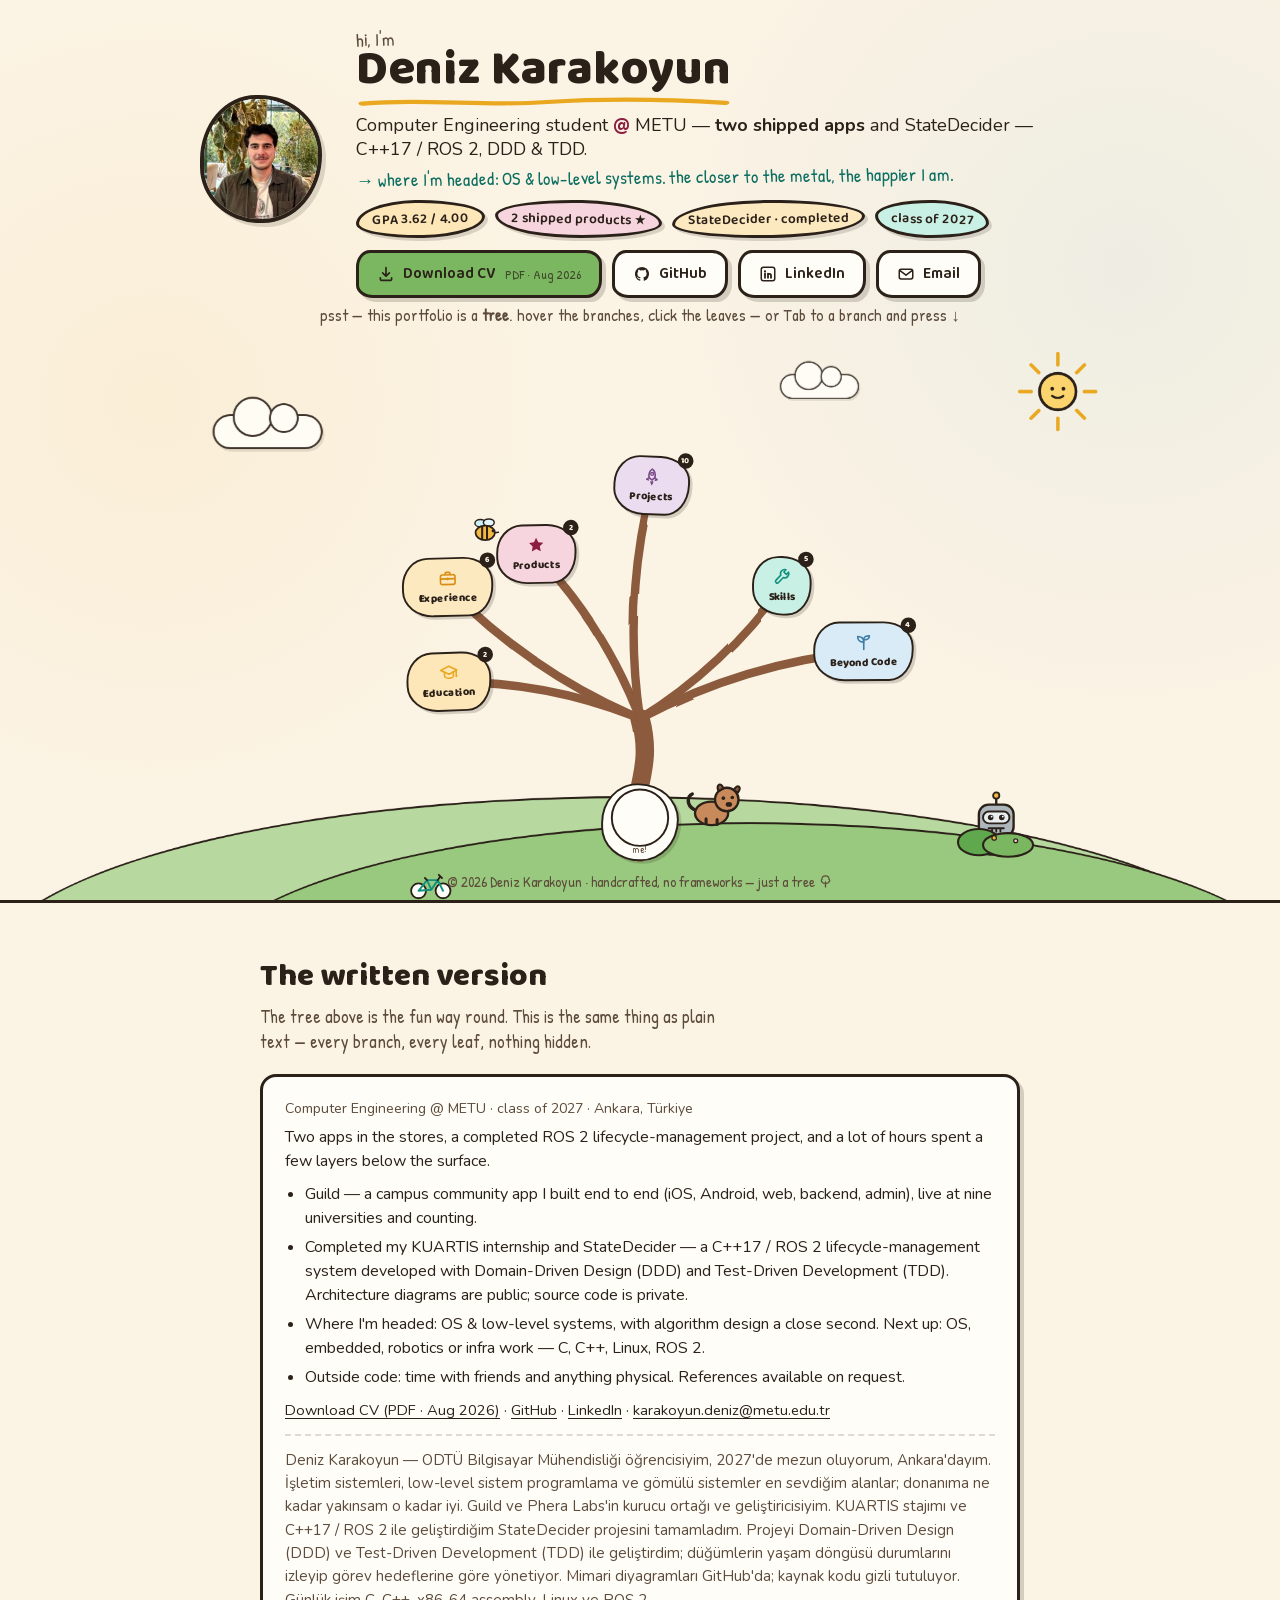
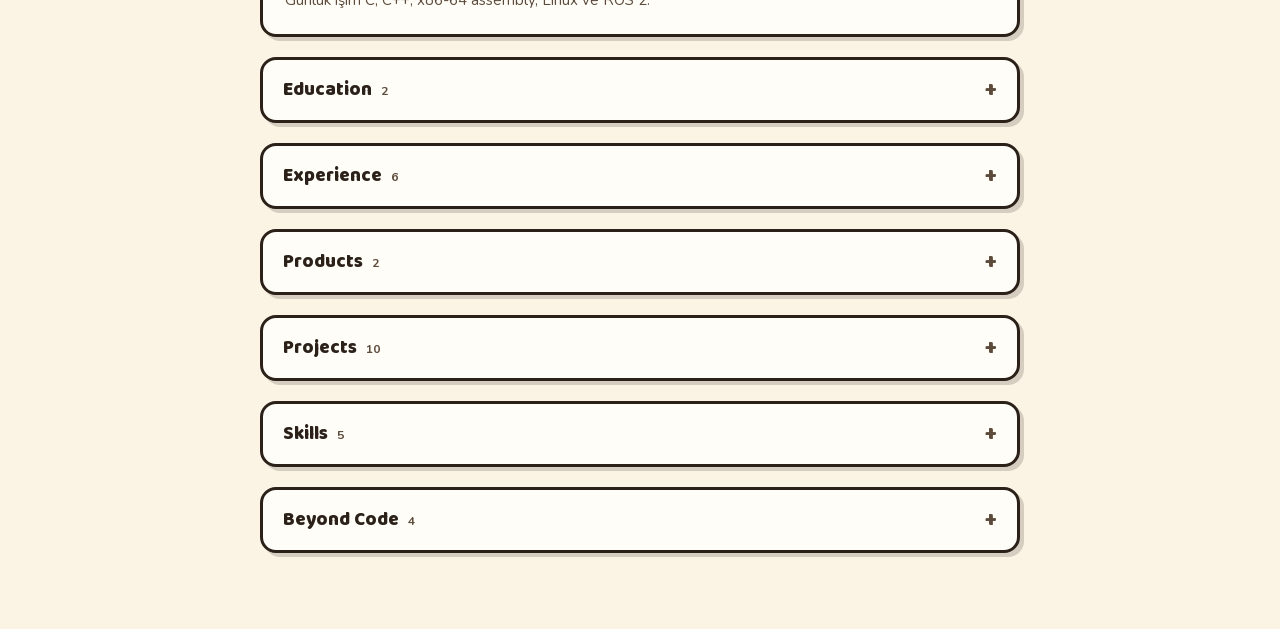
==== index.html @ 8ea84aa7 "docs: highlight DDD TDD and ROS 2 experience" ====
<!DOCTYPE html>
<html lang="en">
<head>
  <meta charset="UTF-8">
  <meta name="viewport" content="width=device-width, initial-scale=1.0, viewport-fit=cover">
  <title>Deniz Karakoyun — The Deniz Tree</title>
  <meta name="description" content="Deniz Karakoyun — Computer Engineering student at METU (class of 2027). Two shipped apps (Guild, Phera Labs), StateDecider, a completed ROS 2 project built with DDD and TDD at KUARTIS, and a portfolio you explore like a tree: OS internals, low-level systems, embedded, C/C++.">
  <meta name="author" content="Deniz Karakoyun">
  <meta property="og:title" content="Deniz Karakoyun — The Deniz Tree">
  <meta property="og:description" content="A portfolio you explore like a data structure: hover the branches, open the leaves. METU Computer Engineering · OS & low-level systems · two shipped apps.">
  <meta property="og:type" content="website">
  <meta property="og:url" content="https://denizkarakoyun.com/">
  <meta property="og:image" content="https://denizkarakoyun.com/assets/img/og.jpg">
  <meta property="og:image:width" content="1200">
  <meta property="og:image:height" content="630">
  <meta name="twitter:card" content="summary_large_image">
  <link rel="canonical" href="https://denizkarakoyun.com/">
  <meta name="theme-color" content="#FBF3E4">
  <script>
    // tema ilk boyamadan önce oturuyor yoksa bi an yanlış tema görünüyor
    (function () {
      var t = null;
      try { t = localStorage.getItem("theme"); } catch (e) {}
      if (t !== "night" && t !== "day") {
        t = window.matchMedia && window.matchMedia("(prefers-color-scheme: dark)").matches ? "night" : "day";
      }
      // ?theme=night / ?rain=1 sadece bu ziyaret için, kaydetmiyoruz
      try {
        var p = new URLSearchParams(window.location.search);
        var q = p.get("theme");
        if (q === "night" || q === "day") t = q;
        if (p.get("rain") === "1") document.documentElement.classList.add("raining");
      } catch (e) {}
      document.documentElement.dataset.theme = t;
      if (t === "night") {
        var m = document.querySelector('meta[name="theme-color"]');
        if (m) m.setAttribute("content", "#1B2233");
      }
    })();
  </script>
  <link rel="icon" href="data:image/svg+xml,%3Csvg%20xmlns='http://www.w3.org/2000/svg'%20viewBox='0%200%20100%20100'%3E%3Ctext%20y='.9em'%20font-size='90'%3E%F0%9F%8C%B3%3C/text%3E%3C/svg%3E">
  <link rel="preload" href="assets/fonts/baloo2-800-latin.woff2" as="font" type="font/woff2" crossorigin>
  <link rel="preload" href="assets/fonts/baloo2-600-latin.woff2" as="font" type="font/woff2" crossorigin>
  <link rel="preload" href="assets/fonts/nunito-400-latin.woff2" as="font" type="font/woff2" crossorigin>
  <link rel="preload" href="assets/fonts/nunito-700-latin.woff2" as="font" type="font/woff2" crossorigin>
  <link rel="preload" href="assets/fonts/patrickhand-400-latin.woff2" as="font" type="font/woff2" crossorigin>
  <link rel="preload" href="assets/img/me.webp" as="image" fetchpriority="high">
  <link rel="stylesheet" href="css/base.css">
  <link rel="stylesheet" href="css/tree.css">
  <link rel="stylesheet" href="css/panel.css">
  <link rel="stylesheet" href="css/game.css">
  <script type="application/ld+json">
  {
    "@context": "https://schema.org",
    "@type": "ProfilePage",
    "url": "https://denizkarakoyun.com/",
    "name": "Deniz Karakoyun — The Deniz Tree",
    "dateCreated": "2026-08-14T12:00:00+03:00",
    "dateModified": "2026-08-26T09:00:00+03:00",
    "mainEntity": {
      "@type": "Person",
      "@id": "https://denizkarakoyun.com/#deniz",
      "name": "Deniz Karakoyun",
      "givenName": "Deniz",
      "familyName": "Karakoyun",
      "url": "https://denizkarakoyun.com/",
      "image": "https://denizkarakoyun.com/assets/img/me.webp",
      "jobTitle": "Computer Engineering student",
      "description": "Computer Engineering student at METU (class of 2027) focused on operating systems, low-level systems and embedded software. Co-founder and developer of Guild and Phera Labs; completed StateDecider, a ROS 2 / C++17 lifecycle-management project developed with Domain-Driven Design (DDD) and Test-Driven Development (TDD), during a KUARTIS internship.",
      "alumniOf": { "@type": "CollegeOrUniversity", "name": "Middle East Technical University", "alternateName": "METU", "url": "https://www.metu.edu.tr/" },
      "address": { "@type": "PostalAddress", "addressLocality": "Ankara", "addressCountry": "TR" },
      "email": "mailto:karakoyun.deniz@metu.edu.tr",
      "knowsAbout": ["Operating systems", "Low-level systems programming", "C", "C++", "x86-64 assembly", "Embedded systems", "ROS 2", "Multithreading and synchronization", "Performance optimization", "Mobile app development"],
      "knowsLanguage": ["tr", "en"],
      "sameAs": [
        "https://github.com/karakoyundenizz",
        "https://www.linkedin.com/in/deniz-karakoyun-2235b922a/",
        "https://getguild.app",
        "https://pheralabs.com"
      ]
    }
  }
  </script>
</head>
<body>
<a class="skip-link" href="#node-root">Skip to the tree</a>

<!-- ikon sprite, hepsi burda -->
<svg width="0" height="0" style="position:absolute" aria-hidden="true" focusable="false">
  <defs>
    <filter id="wobble" x="-10%" y="-10%" width="120%" height="120%">
      <feTurbulence type="fractalNoise" baseFrequency="0.012" numOctaves="1" seed="7" result="n"/>
      <feDisplacementMap in="SourceGraphic" in2="n" scale="5"/>
    </filter>

    <symbol id="i-gradcap" viewBox="0 0 24 24">
      <path d="M12 4 L22 9 L12 14 L2 9 Z" fill="none" stroke="currentColor" stroke-width="2" stroke-linejoin="round"/>
      <path d="M6.5 11.5 V16 C6.5 17.5 9 19 12 19 C15 19 17.5 17.5 17.5 16 V11.5" fill="none" stroke="currentColor" stroke-width="2" stroke-linecap="round"/>
      <path d="M21 9.5 V15" stroke="currentColor" stroke-width="2" stroke-linecap="round"/>
      <circle cx="21" cy="16.5" r="1.4" fill="currentColor"/>
    </symbol>
    <symbol id="i-briefcase" viewBox="0 0 24 24">
      <rect x="3" y="8" width="18" height="12" rx="2.5" fill="none" stroke="currentColor" stroke-width="2"/>
      <path d="M9 8 V6.5 A1.5 1.5 0 0 1 10.5 5 H13.5 A1.5 1.5 0 0 1 15 6.5 V8" fill="none" stroke="currentColor" stroke-width="2"/>
      <path d="M3 13 H21" stroke="currentColor" stroke-width="2"/>
      <circle cx="12" cy="13" r="1.6" fill="currentColor"/>
    </symbol>
    <symbol id="i-rocket" viewBox="0 0 24 24">
      <path d="M12 3 C15 5 16.5 9 15.5 13.5 L12 16.5 L8.5 13.5 C7.5 9 9 5 12 3 Z" fill="none" stroke="currentColor" stroke-width="2" stroke-linejoin="round"/>
      <circle cx="12" cy="9" r="1.8" fill="none" stroke="currentColor" stroke-width="1.6"/>
      <path d="M8.5 13.5 L5.5 16 L8 16.5 M15.5 13.5 L18.5 16 L16 16.5" fill="none" stroke="currentColor" stroke-width="1.8" stroke-linejoin="round" stroke-linecap="round"/>
      <path d="M11 18.5 C11 20 12 21.5 12 21.5 C12 21.5 13 20 13 18.5" fill="none" stroke="currentColor" stroke-width="1.8" stroke-linecap="round"/>
    </symbol>
    <symbol id="i-wrench" viewBox="0 0 24 24">
      <path d="M20.5 6.5 A5 5 0 0 1 14 13 L8 19 A2.1 2.1 0 0 1 5 16 L11 10 A5 5 0 0 1 17.5 3.5 L14.8 6.2 L17.8 9.2 Z" fill="none" stroke="currentColor" stroke-width="2" stroke-linejoin="round"/>
    </symbol>
    <symbol id="i-sprout" viewBox="0 0 24 24">
      <path d="M12 21 V11" stroke="currentColor" stroke-width="2" stroke-linecap="round"/>
      <path d="M12 12 C12 7 9 5 4.5 5 C4.5 9.5 7 12 12 12 Z" fill="none" stroke="currentColor" stroke-width="2" stroke-linejoin="round"/>
      <path d="M12 9 C12 6 14 4 19 4 C19 7.5 16.5 9.5 12 9 Z" fill="none" stroke="currentColor" stroke-width="2" stroke-linejoin="round"/>
    </symbol>
    <symbol id="i-bee" viewBox="0 0 24 24">
      <ellipse cx="12" cy="14" rx="6" ry="4.6" fill="none" stroke="currentColor" stroke-width="2"/>
      <path d="M10 10 V18 M14 10.2 V18" stroke="currentColor" stroke-width="1.7"/>
      <path d="M9 9.5 C6.5 5.5 12 4 12 8.8 M15 9.5 C17.5 5.5 12.5 4.2 12.6 8.8" fill="none" stroke="currentColor" stroke-width="1.7" stroke-linecap="round"/>
      <path d="M18 14 L21 13.5" stroke="currentColor" stroke-width="1.7" stroke-linecap="round"/>
    </symbol>
    <symbol id="i-chip" viewBox="0 0 24 24">
      <rect x="6" y="6" width="12" height="12" rx="2" fill="none" stroke="currentColor" stroke-width="2"/>
      <rect x="10" y="10" width="4" height="4" fill="currentColor"/>
      <path d="M9 6 V3 M12 6 V3 M15 6 V3 M9 21 V18 M12 21 V18 M15 21 V18 M6 9 H3 M6 12 H3 M6 15 H3 M21 9 H18 M21 12 H18 M21 15 H18" stroke="currentColor" stroke-width="1.7" stroke-linecap="round"/>
    </symbol>
    <symbol id="i-crossroad" viewBox="0 0 24 24">
      <path d="M9.5 2.5 V9.5 H2.5 M2.5 14.5 H9.5 V21.5 M14.5 21.5 V14.5 H21.5 M21.5 9.5 H14.5 V2.5" fill="none" stroke="currentColor" stroke-width="1.9" stroke-linecap="round" stroke-linejoin="round"/>
      <path d="M12 7.5 V10 M12 14 V16.5" stroke="currentColor" stroke-width="1.7" stroke-linecap="round"/>
    </symbol>
    <symbol id="i-github" viewBox="0 0 24 24">
      <path d="M12 2.5 A9.5 9.5 0 0 0 9 21 C9.5 21.1 9.7 20.8 9.7 20.5 V18.9 C7 19.5 6.4 17.7 6.4 17.7 C6 16.6 5.4 16.3 5.4 16.3 C4.5 15.7 5.4 15.7 5.4 15.7 C6.4 15.8 6.9 16.7 6.9 16.7 C7.8 18.2 9.2 17.8 9.7 17.5 C9.8 16.9 10 16.4 10.3 16.2 C8.2 16 5.9 15.1 5.9 11.5 C5.9 10.4 6.3 9.6 6.9 8.9 C6.8 8.7 6.5 7.7 7 6.4 C7 6.4 7.8 6.1 9.7 7.4 A9.3 9.3 0 0 1 14.3 7.4 C16.2 6.1 17 6.4 17 6.4 C17.5 7.7 17.2 8.7 17.1 8.9 C17.7 9.6 18.1 10.4 18.1 11.5 C18.1 15.1 15.8 16 13.7 16.2 C14 16.5 14.3 17.1 14.3 18 V20.5 C14.3 20.8 14.5 21.1 15 21 A9.5 9.5 0 0 0 12 2.5 Z" fill="currentColor"/>
    </symbol>
    <symbol id="i-link" viewBox="0 0 24 24">
      <path d="M10 14 A4 4 0 0 0 15.6 14.2 L18.6 11.2 A4 4 0 0 0 12.9 5.6 L11.4 7.1" fill="none" stroke="currentColor" stroke-width="2" stroke-linecap="round"/>
      <path d="M14 10 A4 4 0 0 0 8.4 9.8 L5.4 12.8 A4 4 0 0 0 11.1 18.4 L12.6 16.9" fill="none" stroke="currentColor" stroke-width="2" stroke-linecap="round"/>
    </symbol>
    <symbol id="i-mail" viewBox="0 0 24 24">
      <rect x="3" y="5.5" width="18" height="13" rx="2.5" fill="none" stroke="currentColor" stroke-width="2"/>
      <path d="M4 7.5 L12 13.5 L20 7.5" fill="none" stroke="currentColor" stroke-width="2" stroke-linecap="round" stroke-linejoin="round"/>
    </symbol>
    <symbol id="i-download" viewBox="0 0 24 24">
      <path d="M12 3.5 V14.5 M7.5 10.5 L12 15 L16.5 10.5" fill="none" stroke="currentColor" stroke-width="2.2" stroke-linecap="round" stroke-linejoin="round"/>
      <path d="M4.5 17 V19 A1.5 1.5 0 0 0 6 20.5 H18 A1.5 1.5 0 0 0 19.5 19 V17" fill="none" stroke="currentColor" stroke-width="2.2" stroke-linecap="round"/>
    </symbol>
    <symbol id="i-star" viewBox="0 0 24 24">
      <path d="M12 3 L14.7 8.6 L20.8 9.4 L16.4 13.7 L17.5 19.8 L12 16.9 L6.5 19.8 L7.6 13.7 L3.2 9.4 L9.3 8.6 Z" fill="currentColor"/>
    </symbol>
    <symbol id="i-apple" viewBox="0 0 24 24">
      <path d="M16.4 12.6 C16.4 9.9 18.6 8.8 18.7 8.7 C17.5 7 15.7 6.8 15 6.8 C13.4 6.6 12 7.7 11.2 7.7 C10.4 7.7 9.2 6.8 7.9 6.8 C6.2 6.8 4.6 7.8 3.8 9.4 C2 12.4 3.3 16.9 5 19.4 C5.8 20.6 6.8 22 8.1 21.9 C9.3 21.8 9.8 21.1 11.3 21.1 C12.8 21.1 13.2 21.9 14.5 21.9 C15.8 21.9 16.7 20.7 17.5 19.5 C18.4 18.1 18.8 16.7 18.8 16.6 C18.8 16.6 16.4 15.6 16.4 12.6 Z M14 5.2 C14.7 4.4 15.1 3.3 15 2.1 C14 2.2 12.8 2.8 12.1 3.6 C11.5 4.3 10.9 5.5 11.1 6.6 C12.2 6.7 13.3 6 14 5.2 Z" fill="currentColor"/>
    </symbol>
    <symbol id="i-play" viewBox="0 0 24 24">
      <path d="M5 3.6 C5 2.8 5.8 2.3 6.5 2.7 L19.6 10.9 C20.3 11.3 20.3 12.4 19.6 12.8 L6.5 21.3 C5.8 21.7 5 21.2 5 20.4 Z" fill="currentColor"/>
    </symbol>
    <symbol id="i-linkedin" viewBox="0 0 24 24">
      <rect x="3" y="3" width="18" height="18" rx="3" fill="none" stroke="currentColor" stroke-width="2"/>
      <circle cx="8" cy="8.4" r="1.5" fill="currentColor"/>
      <path d="M8 11.2 V17" stroke="currentColor" stroke-width="2.4" stroke-linecap="round"/>
      <path d="M12 17 V11.4 M12 13.4 C12 11.6 16 11 16 13.8 V17" fill="none" stroke="currentColor" stroke-width="2.4" stroke-linecap="round"/>
    </symbol>
    <symbol id="i-terminal" viewBox="0 0 24 24">
      <rect x="3" y="4.5" width="18" height="15" rx="2.5" fill="none" stroke="currentColor" stroke-width="2"/>
      <path d="M7 10 L10 12.5 L7 15" fill="none" stroke="currentColor" stroke-width="2" stroke-linecap="round" stroke-linejoin="round"/>
      <path d="M12.5 15.5 H17" stroke="currentColor" stroke-width="2" stroke-linecap="round"/>
    </symbol>
    <symbol id="i-bomb" viewBox="0 0 24 24">
      <circle cx="10.5" cy="14" r="6.5" fill="none" stroke="currentColor" stroke-width="2"/>
      <path d="M14.5 9 L16.5 7 C17.5 6 18.5 6.5 18.5 7.5" fill="none" stroke="currentColor" stroke-width="2" stroke-linecap="round"/>
      <path d="M19.5 4.5 L19.9 6 M21.5 6.6 L20 7 M18 3.6 L18.4 5" stroke="currentColor" stroke-width="1.7" stroke-linecap="round"/>
      <circle cx="8.6" cy="12.2" r="1.4" fill="currentColor" opacity="0.55"/>
    </symbol>
    <symbol id="i-paw" viewBox="0 0 24 24">
      <ellipse cx="7" cy="9" rx="1.8" ry="2.4" fill="currentColor"/>
      <ellipse cx="17" cy="9" rx="1.8" ry="2.4" fill="currentColor"/>
      <ellipse cx="10.3" cy="6.5" rx="1.7" ry="2.3" fill="currentColor"/>
      <ellipse cx="13.7" cy="6.5" rx="1.7" ry="2.3" fill="currentColor"/>
      <path d="M12 11 C15 11 17.5 13.6 17.5 16 C17.5 18 16 19 14.4 18.6 C13.3 18.3 12.8 18.2 12 18.2 C11.2 18.2 10.7 18.3 9.6 18.6 C8 19 6.5 18 6.5 16 C6.5 13.6 9 11 12 11 Z" fill="currentColor"/>
    </symbol>
    <symbol id="i-karate" viewBox="0 0 24 24">
      <circle cx="12" cy="5" r="2.4" fill="none" stroke="currentColor" stroke-width="2"/>
      <path d="M12 8 L12 14 M12 10 L6 8 M12 10 L18 6.5 M12 14 L8.5 20 M12 14 L16 19.5" fill="none" stroke="currentColor" stroke-width="2.2" stroke-linecap="round"/>
    </symbol>
    <symbol id="i-heart" viewBox="0 0 24 24">
      <path d="M12 20.5 C5 15.5 3 12 3.5 8.9 C3.9 6.5 5.8 5 8 5 C9.7 5 11.2 6 12 7.4 C12.8 6 14.3 5 16 5 C18.2 5 20.1 6.5 20.5 8.9 C21 12 19 15.5 12 20.5 Z" fill="none" stroke="currentColor" stroke-width="2" stroke-linejoin="round"/>
    </symbol>
    <symbol id="i-bike" viewBox="0 0 24 24">
      <circle cx="6" cy="16" r="3.6" fill="none" stroke="currentColor" stroke-width="1.9"/>
      <circle cx="18" cy="16" r="3.6" fill="none" stroke="currentColor" stroke-width="1.9"/>
      <path d="M6 16 L10 9.5 H14.5 M14 8 L18 16 M10 9.5 L13 16 H6 M13.2 6.8 H16" fill="none" stroke="currentColor" stroke-width="1.9" stroke-linecap="round" stroke-linejoin="round"/>
    </symbol>
    <symbol id="i-tree" viewBox="0 0 24 24">
      <path d="M12 21 V13" stroke="currentColor" stroke-width="2.2" stroke-linecap="round"/>
      <path d="M12 3 C8 3 5.5 6 6.5 8.5 C4.5 9.5 4.5 12.5 7 13.3 C7.5 15 9.5 15.6 12 14.6 C14.5 15.6 16.5 15 17 13.3 C19.5 12.5 19.5 9.5 17.5 8.5 C18.5 6 16 3 12 3 Z" fill="none" stroke="currentColor" stroke-width="2" stroke-linejoin="round"/>
    </symbol>
    <symbol id="i-db" viewBox="0 0 24 24">
      <ellipse cx="12" cy="5.5" rx="7" ry="2.8" fill="none" stroke="currentColor" stroke-width="2"/>
      <path d="M5 5.5 V18.5 C5 20 8.1 21.2 12 21.2 C15.9 21.2 19 20 19 18.5 V5.5" fill="none" stroke="currentColor" stroke-width="2"/>
      <path d="M5 12 C5 13.5 8.1 14.7 12 14.7 C15.9 14.7 19 13.5 19 12" fill="none" stroke="currentColor" stroke-width="2"/>
    </symbol>
    <symbol id="i-plane" viewBox="0 0 24 24">
      <path d="M21 4.5 L3.5 11 L9.5 13.5 M21 4.5 L14 20 L9.5 13.5 M21 4.5 L9.5 13.5" fill="none" stroke="currentColor" stroke-width="2" stroke-linejoin="round" stroke-linecap="round"/>
    </symbol>
    <symbol id="i-flow" viewBox="0 0 24 24">
      <rect x="3" y="3.5" width="6" height="5" rx="1.5" fill="none" stroke="currentColor" stroke-width="1.9"/>
      <rect x="15" y="9.5" width="6" height="5" rx="1.5" fill="none" stroke="currentColor" stroke-width="1.9"/>
      <rect x="3" y="15.5" width="6" height="5" rx="1.5" fill="none" stroke="currentColor" stroke-width="1.9"/>
      <path d="M9 6 H12.5 V12 H15 M9 18 H12.5 V12" fill="none" stroke="currentColor" stroke-width="1.9" stroke-linecap="round"/>
    </symbol>
    <symbol id="i-gps" viewBox="0 0 24 24">
      <path d="M12 21 C7.5 15.5 5.5 12.2 5.5 9.5 A6.5 6.5 0 0 1 18.5 9.5 C18.5 12.2 16.5 15.5 12 21 Z" fill="none" stroke="currentColor" stroke-width="2" stroke-linejoin="round"/>
      <circle cx="12" cy="9.5" r="2.3" fill="none" stroke="currentColor" stroke-width="2"/>
    </symbol>
    <symbol id="i-window" viewBox="0 0 24 24">
      <rect x="3" y="4.5" width="18" height="15" rx="2" fill="none" stroke="currentColor" stroke-width="2"/>
      <path d="M3 9 H21" stroke="currentColor" stroke-width="2"/>
      <circle cx="6" cy="6.8" r="0.9" fill="currentColor"/><circle cx="9" cy="6.8" r="0.9" fill="currentColor"/>
    </symbol>
  </defs>
</svg>

<!-- hero + ağaç birlikte bi tam ekran. yazılı sürüm bunun altına iniyor,
     böylece fitStage stage-wrap'in yüksekliğini kaybetmiyor -->
<div class="screen">

<!-- hero -->
<header class="hero" id="hero">
  <div class="hero-inner">
    <div class="hero-avatar" aria-hidden="true">
      <!-- assets/img/me.webp varsa çizgi suratın yerine o geçiyor -->
      <img class="avatar-photo" src="assets/img/me.webp" alt="" width="360" height="360" decoding="async" fetchpriority="high" onerror="this.remove()">
      <svg viewBox="0 0 120 120" class="avatar-svg">
        <circle cx="60" cy="62" r="44" fill="#F8C79A" stroke="#2B2119" stroke-width="4"/>
        <path d="M22 55 C18 26 40 12 60 12 C80 12 102 26 98 55 C94 42 86 36 60 36 C34 36 26 42 22 55 Z" fill="#3A2A1E" stroke="#2B2119" stroke-width="4" stroke-linejoin="round"/>
        <circle cx="45" cy="60" r="5" fill="#2B2119"/>
        <circle cx="75" cy="60" r="5" fill="#2B2119"/>
        <circle cx="46.8" cy="58" r="1.6" fill="#fff"/>
        <circle cx="76.8" cy="58" r="1.6" fill="#fff"/>
        <path d="M46 80 C52 88 68 88 74 80" fill="none" stroke="#2B2119" stroke-width="4" stroke-linecap="round"/>
        <circle cx="34" cy="72" r="6" fill="#F2A177" opacity="0.7"/>
        <circle cx="86" cy="72" r="6" fill="#F2A177" opacity="0.7"/>
      </svg>
    </div>
    <div class="hero-text">
      <p class="hero-hello">hi, I'm</p>
      <h1 class="hero-name">Deniz Karakoyun</h1>
      <p class="hero-tagline">Computer Engineering student <span class="at">@</span> METU — <strong>two shipped apps</strong> and StateDecider — C++17 / ROS 2, DDD &amp; TDD.</p>
      <p class="hero-hand">→ where I'm headed: OS &amp; low-level systems. the closer to the metal, the happier I am.</p>
      <ul class="hero-stats" aria-label="Quick facts — each one jumps to its branch of the tree">
        <li><button type="button" class="chip chip-gold chip-btn" id="chip-gpa">GPA 3.62 / 4.00</button></li>
        <li><button type="button" class="chip chip-maroon chip-btn" id="chip-products">2 shipped products ★</button></li>
        <li><button type="button" class="chip chip-honey chip-btn" id="chip-now">StateDecider · completed</button></li>
        <li><button type="button" class="chip chip-teal chip-btn" id="chip-class">class of 2027</button></li>
      </ul>
      <div class="hero-actions">
        <a class="btn btn-primary" href="assets/cv/Deniz_Karakoyun_CV.pdf" download>
          <svg class="ic" aria-hidden="true"><use href="#i-download"/></svg>Download CV <span class="btn-meta">PDF · Aug 2026</span></a>
        <a class="btn" href="https://github.com/karakoyundenizz" target="_blank" rel="noopener">
          <svg class="ic" aria-hidden="true"><use href="#i-github"/></svg>GitHub<span class="sr-only"> (opens in a new tab)</span></a>
        <a class="btn" href="https://www.linkedin.com/in/deniz-karakoyun-2235b922a/" target="_blank" rel="noopener">
          <svg class="ic" aria-hidden="true"><use href="#i-linkedin"/></svg>LinkedIn<span class="sr-only"> (opens in a new tab)</span></a>
        <a class="btn" href="mailto:karakoyun.deniz@metu.edu.tr">
          <svg class="ic" aria-hidden="true"><use href="#i-mail"/></svg>Email</a>
      </div>
    </div>
  </div>
  <p class="hero-hint" id="hero-hint" hidden>psst — this portfolio is a <strong>tree</strong>. hover the branches, click the leaves</p>
</header>

<!-- sahne. iki renderer da #stage-root içine çiziyor -->
<main id="stage-wrap">
  <div id="stage-root">
    <noscript>
      <div class="noscript-box">
        <h2>This portfolio is an interactive tree</h2>
        <p>It needs JavaScript to grow. Meanwhile, the important bits:</p>
        <ul>
          <li><a href="assets/cv/Deniz_Karakoyun_CV.pdf" download>Download my CV (PDF)</a></li>
          <li><a href="https://github.com/karakoyundenizz">GitHub — karakoyundenizz</a></li>
          <li><a href="https://www.linkedin.com/in/deniz-karakoyun-2235b922a/">LinkedIn — Deniz Karakoyun</a></li>
          <li><a href="https://getguild.app">Guild — student community app (live on App Store &amp; Google Play)</a></li>
          <li><a href="https://pheralabs.com">Phera Labs — digital art platform</a></li>
          <li><a href="mailto:karakoyun.deniz@metu.edu.tr">karakoyun.deniz@metu.edu.tr</a></li>
        </ul>
      </div>
    </noscript>
  </div>
  <footer class="site-footer">© 2026 Deniz Karakoyun · handcrafted, no frameworks — just a tree <svg class="ic-inline" aria-hidden="true"><use href="#i-tree"/></svg></footer>
</main>
</div>

<!-- yazılı sürüm. tools/prerender.js üretiyor, kaynağı js/content.js.
     buraya elle dokunma, content.js'i düzenle ve prerender'ı tekrar çalıştır -->
<!-- PRERENDER:START — üretilmiş blok, elle düzenleme yok. kaynak: js/content.js -->
<section id="cv-text" aria-labelledby="cv-text-h">
<div class="cv-inner">
<h2 id="cv-text-h">The written version</h2>
<p class="cv-lede">The tree above is the fun way round. This is the same thing as plain text — every branch, every leaf, nothing hidden.</p>
<div class="cv-about">
<p class="cv-sub">Computer Engineering @ METU · class of 2027 · Ankara, Türkiye</p>
<p class="cv-sum">Two apps in the stores, a completed ROS 2 lifecycle-management project, and a lot of hours spent a few layers below the surface.</p>
<ul><li>Guild — a campus community app I built end to end (iOS, Android, web, backend, admin), live at nine universities and counting.</li><li>Completed my KUARTIS internship and StateDecider — a C++17 / ROS 2 lifecycle-management system developed with Domain-Driven Design (DDD) and Test-Driven Development (TDD). Architecture diagrams are public; source code is private.</li><li>Where I'm headed: OS &amp; low-level systems, with algorithm design a close second. Next up: OS, embedded, robotics or infra work — C, C++, Linux, ROS 2.</li><li>Outside code: time with friends and anything physical. References available on request.</li></ul>
<p class="cv-links"><a href="assets/cv/Deniz_Karakoyun_CV.pdf">Download CV (PDF · Aug 2026)</a> · <a href="https://github.com/karakoyundenizz" target="_blank" rel="noopener">GitHub</a> · <a href="https://www.linkedin.com/in/deniz-karakoyun-2235b922a/" target="_blank" rel="noopener">LinkedIn</a> · <a href="mailto:karakoyun.deniz@metu.edu.tr">karakoyun.deniz@metu.edu.tr</a></p>
<p class="cv-tr" lang="tr">Deniz Karakoyun — ODTÜ Bilgisayar Mühendisliği öğrencisiyim, 2027'de mezun oluyorum, Ankara'dayım. İşletim sistemleri, low-level sistem programlama ve gömülü sistemler en sevdiğim alanlar; donanıma ne kadar yakınsam o kadar iyi. Guild ve Phera Labs'in kurucu ortağı ve geliştiricisiyim. KUARTIS stajımı ve C++17 / ROS 2 ile geliştirdiğim StateDecider projesini tamamladım. Projeyi Domain-Driven Design (DDD) ve Test-Driven Development (TDD) ile geliştirdim; düğümlerin yaşam döngüsü durumlarını izleyip görev hedeflerine göre yönetiyor. Mimari diyagramları GitHub'da; kaynak kodu gizli tutuluyor. Günlük işim C, C++, x86-64 assembly, Linux ve ROS 2.</p>
</div>
<details class="cv-sec">
<summary><h3>Education<span class="cv-count">2</span></h3></summary>
<div class="cv-sec-body">
<article class="cv-item">
<h4>Middle East Technical University</h4>
<p class="cv-sub">B.Sc. Computer Engineering · 2021 – 2027 (expected) · Ankara</p>
<p class="cv-sum">Operating systems, computer organization, algorithms — and the exam rank that got me in the door.</p>
<p class="cv-stats"><strong>3.62 / 4.00</strong> CGPA · <strong>799th / ~3M</strong> YKS rank, 2021</p>
<p class="cv-tags"><span>Operating Systems</span><span>Computer Organization</span><span>Algorithms</span><span>Embedded</span></p>
<p class="cv-note">seed of this tree: 799th out of ~3,000,000 in the national university exam</p>
</article>
<article class="cv-item">
<h4>Süleyman Demirel Anatolian High School</h4>
<p class="cv-sub">2017 – 2021</p>
<p class="cv-sum">Graduated with 94.41 / 100.</p>
</article>
</div>
</details>
<details class="cv-sec">
<summary><h3>Experience<span class="cv-count">6</span></h3></summary>
<div class="cv-sec-body">
<article class="cv-item">
<h4>KUARTIS — Software Engineering Intern</h4>
<p class="cv-sub">2026 · completed · Ankara</p>
<p class="cv-sum">Completed StateDecider — C++17 / ROS 2 lifecycle management with DDD and TDD.</p>
<ul><li>Built Monitor and Enforcer nodes: one observes lifecycle states; the other reconciles them with mission targets and reports system readiness.</li><li>Separated ROS communication from decision logic, with asynchronous state transitions and bounded queues between communication and decision work.</li><li>Applied Domain-Driven Design (DDD) to model lifecycle states and mission rules, keeping domain and application logic independent of ROS 2 infrastructure.</li><li>Used Test-Driven Development (TDD): failing tests first, implementation next, then refactoring; complemented unit tests with integration scenarios and a browser demo connected to real ROS 2 nodes.</li><li>Also worked on C++17 GNSS signal-health monitoring on NVIDIA Jetson, using test-first fixes for silent GPS data and a test-harness data race.</li></ul>
<p class="cv-tags"><span>ROS 2</span><span>DDD</span><span>TDD</span><span>C++17</span><span>Lifecycle Nodes</span><span>Concurrency</span><span>GoogleTest</span></p>
<p class="cv-links"><a href="https://github.com/karakoyundenizz/StateDecider" target="_blank" rel="noopener">StateDecider · architecture on GitHub</a></p>
<p class="cv-note">Implementation completed. Source code is kept private for confidentiality; the GitHub repository shares the draw.io architecture diagrams.</p>
</article>
<article class="cv-item">
<h4>ASELSAN — Candidate Engineer</h4>
<p class="cv-sub">Feb – Jul 2026 · candidate-engineer programme · Ankara</p>
<p class="cv-sum">High-volume data pipelines for system evaluation.</p>
<ul><li>Built the C++ pipelines that chew through millions of data points per run for system evaluation and offline experiments.</li><li>Owned the multithreading and synchronization that kept those streams race-free.</li></ul>
<p class="cv-tags"><span>C++</span><span>Multithreading</span><span>Data Pipelines</span></p>
</article>
<article class="cv-item">
<h4>ROMER — Undergraduate Researcher</h4>
<p class="cv-sub">Jan – Jul 2026 · METU Robotics &amp; AI Center</p>
<p class="cv-sum">Teaching computers to tell which way a honey bee is facing.</p>
<ul><li>Trained CNN and ResNet classifiers that read a honey bee's heading from a top-down frame.</li><li>Owned the loop end to end: built the dataset, trained, tuned, and went back to the failure cases.</li></ul>
<p class="cv-tags"><span>Python</span><span>CNN</span><span>ResNet</span><span>Computer Vision</span></p>
<p class="cv-note">yes, the bee flying around this tree is a colleague</p>
</article>
<article class="cv-item">
<h4>BİTES — Software Engineering Intern</h4>
<p class="cv-sub">Aug – Sep 2025 · Ankara</p>
<p class="cv-sum">A team &amp; project management desktop app.</p>
<ul><li>Shipped C# / WPF features for users, teams, projects and tasks — MVVM, data binding, validation.</li><li>Wrote xUnit tests with mocks, and reshaped the task screens after rounds of user feedback.</li></ul>
<p class="cv-tags"><span>C#</span><span>WPF</span><span>MVVM</span><span>xUnit</span></p>
</article>
<article class="cv-item">
<h4>ASELSAN — Intern</h4>
<p class="cv-sub">Jul – Aug 2025 · Ankara</p>
<p class="cv-sum">Testing embedded systems, automating the boring parts.</p>
<ul><li>Wrote C++ unit tests with GoogleTest for embedded systems.</li><li>Automated GUI test workflows with Python and Pywinauto.</li></ul>
<p class="cv-tags"><span>C++</span><span>GoogleTest</span><span>Python</span><span>Pywinauto</span></p>
</article>
<article class="cv-item">
<h4>EXA4MIND — Data Mining Intern</h4>
<p class="cv-sub">Aug – Sep 2024 · EU Horizon research project</p>
<p class="cv-sum">Low-latency streaming pipelines for scientific data.</p>
<ul><li>Built streaming pipelines for scientific data with Kafka, Flink and ZeroMQ.</li><li>Benchmarked ZeroMQ against Kafka on latency and throughput and wrote up the trade-offs.</li></ul>
<p class="cv-tags"><span>Kafka</span><span>Flink</span><span>ZeroMQ</span></p>
<p class="cv-links"><a href="https://github.com/karakoyundenizz/EXA4MIND/blob/main/zeroMQkafka.pdf" target="_blank" rel="noopener">Benchmark write-up (PDF)</a></p>
</article>
</div>
</details>
<details class="cv-sec">
<summary><h3>Products<span class="cv-count">2</span></h3></summary>
<div class="cv-sec-body">
<article class="cv-item">
<h4>Guild</h4>
<p class="cv-sub">Co-founder &amp; sole developer · App Store · Google Play</p>
<p class="cv-sum">A student community app for Turkey — verify with your university email, get your whole campus in one feed.</p>
<p class="cv-stats"><strong>9</strong> universities live · <strong>5</strong> surfaces, one dev</p>
<ul><li>Co-founded with my close friend Emirhan Güler at METU; I built and shipped the code — iOS, Android, web, backend, admin.</li><li>Forum with anonymous posts and polls, events with seat reservations and door check-in, student societies, and a nationwide opportunities board.</li><li>Live at nine universities — METU, Hacettepe, Ankara University and more — and the list keeps growing (the current one is on getguild.app).</li></ul>
<p class="cv-links"><a href="https://getguild.app" target="_blank" rel="noopener">getguild.app</a> · <a href="https://apps.apple.com/app/id6761904539" target="_blank" rel="noopener">App Store</a> · <a href="https://play.google.com/store/apps/details?id=com.metustars.guild" target="_blank" rel="noopener">Google Play</a></p>
<p class="cv-note">built between exams. the door check-in scanner was the fun part.</p>
</article>
<article class="cv-item">
<h4>Phera Labs</h4>
<p class="cv-sub">Co-founder &amp; developer · pheralabs.com</p>
<p class="cv-sum">An art-tech startup's platform — students exhibit digital art, and the best of it joins an international NFT collection.</p>
<ul><li>Co-founded and grew it with my high school friend Sabri Ilgaz; I built the platform — design, frontend, backend, database, admin.</li><li>&quot;Phera-Land&quot;: a 360° drag-to-spin gallery you can wander through.</li><li>Also built the commerce side: limited prints, QR-ticketed events, referral rewards.</li></ul>
<p class="cv-links"><a href="https://pheralabs.com" target="_blank" rel="noopener">pheralabs.com</a></p>
<p class="cv-note">the 360° gallery started as a weekend experiment. it stayed.</p>
</article>
</div>
</details>
<details class="cv-sec">
<summary><h3>Projects<span class="cv-count">10</span></h3></summary>
<div class="cv-sec-body">
<article class="cv-item">
<h4>Concurrent Data Pipeline Orchestrator</h4>
<p class="cv-sub">C · Unix system programming</p>
<p class="cv-sum">A process controller running multi-stage CSV pipelines with fork, exec and pipes.</p>
<ul><li>Like a shell pipeline, but shaped like a tree: every stage runs as its own process, and streams merge upward through sub-merger nodes.</li><li>The tricky part was the plumbing — deadlock-free IPC over Unix domain sockets, so no stage ever blocks another.</li></ul>
<p class="cv-tags"><span>C</span><span>fork/exec</span><span>IPC</span><span>Unix sockets</span></p>
<p class="cv-links"><a href="https://github.com/karakoyundenizz/CENG334---Operating-Systems/tree/main/Hw1" target="_blank" rel="noopener">Code on GitHub</a></p>
<p class="cv-note">this project is also a tree — of processes. trees all the way down.</p>
</article>
<article class="cv-item">
<h4>Crossroad — a monitor for a shared intersection</h4>
<p class="cv-sub">C++ · pthreads · monitors &amp; condition variables</p>
<p class="cv-sum">An intersection where every car is a thread — no collisions, no deadlock, and nobody waits forever.</p>
<p class="cv-stats"><strong>100 / 100</strong> grader score · <strong>0</strong> violations, deadlocks, races</p>
<ul><li>Cars from perpendicular directions must never be inside at once, cars from the same direction cross in parallel, higher-priority lanes go first — and among equals, whoever arrived first.</li><li>Every car gets its own condition variable instead of one per lane, so a hand-over wakes exactly the threads that can actually move.</li><li>Each lane is a min-heap keyed by a monotone arrival ticket, so &quot;is it my turn?&quot; is a single peek — that's what keeps the ordering starvation-free.</li></ul>
<p class="cv-tags"><span>C++</span><span>pthreads</span><span>Monitors</span><span>Condition variables</span><span>Deadlock freedom</span></p>
<p class="cv-links"><a href="https://github.com/karakoyundenizz/CENG334---Operating-Systems/tree/main/Hw2" target="_blank" rel="noopener">Code on GitHub</a></p>
<p class="cv-note">the whole thing is one Monitor subclass. the lock discipline is impossible to get wrong.</p>
</article>
<article class="cv-item">
<h4>mergeext2fs — merging filesystems by hand</h4>
<p class="cv-sub">C++ · ext2 on-disk format · raw block I/O</p>
<p class="cv-sum">git merge, one layer down: three ext2 disk images folded into one with nothing but open, read, write and lseek.</p>
<p class="cv-stats"><strong>100 / 100</strong> all five cases · <strong>~1.3k</strong> lines of C++</p>
<ul><li>A base image and two branches that each grew files, directories and appended content. The tool prints what the merge would do, then edits the base image in place to do it.</li><li>No mount, no libext2fs — inodes, bitmaps, directory entries and indirect block chains are all read and rewritten by hand, and every counter the kernel would normally maintain has to stay consistent or e2fsck screams.</li><li>The fiddly parts: walking direct → single → double → triple indirect blocks, splicing a new entry into a directory's packed slack list, and rewriting the superblock and group-descriptor backups.</li></ul>
<p class="cv-tags"><span>C++</span><span>Filesystems</span><span>ext2</span><span>Systems programming</span><span>Bit manipulation</span></p>
<p class="cv-links"><a href="https://github.com/karakoyundenizz/CENG334---Operating-Systems/tree/main/Hw3" target="_blank" rel="noopener">Code on GitHub</a></p>
<p class="cv-note">the most fun I've had with a hex dump.</p>
</article>
<article class="cv-item">
<h4>Simulating and Reading Networks</h4>
<p class="cv-sub">OMNeT++ / INET · Wireshark · CENG435</p>
<p class="cv-sum">Three assignments: measure a network, read a network, address a network.</p>
<ul><li>Built the Ethernet topologies in OMNeT++ and swept them — throughput against offered load, the saturation knee at ~95.4 Mbps, delay and jitter, and chains of switches with and without bit errors. Ten seeds per point, so the curves come with confidence intervals.</li><li>Reconstructed a break-in from a packet capture: which accounts were real, whose password leaked, which IP was brute-forcing the login endpoint, and the file it walked out with — all from plaintext HTTP.</li><li>Six INET configurator labs, from wildcard auto-assignment inside METU's own 144.122.0.0/16 to asymmetric routing across a diamond of routers and hierarchical addressing with optimized tables.</li></ul>
<p class="cv-tags"><span>OMNeT++</span><span>INET</span><span>Wireshark</span><span>TCP/IP</span><span>Routing</span><span>Network forensics</span></p>
<p class="cv-links"><a href="https://github.com/karakoyundenizz/CENG435---Data-Communications-and-Networking" target="_blank" rel="noopener">Code on GitHub</a></p>
<p class="cv-note">the wireshark shot is the actual capture. you can read the break-in off the Info column.</p>
</article>
<article class="cv-item">
<h4>Pipelined Processor Optimization</h4>
<p class="cv-sub">Assembly · HCL · Y86-64</p>
<p class="cv-sum">Extended a pipelined processor simulator, then made a bilateral filter run 2.1× faster on it.</p>
<p class="cv-stats"><strong>2.1×</strong> speedup · <strong>1442 → 688</strong> cycles / element</p>
<ul><li>Y86-64 is a teaching version of x86-64 — I worked on the processor itself, adding instructions and resolving data and control hazards in its control logic.</li><li>Then tuned programs to run fast on it: loop unrolling, instruction reordering, custom functions — every saved cycle counts.</li></ul>
<p class="cv-tags"><span>HCL</span><span>Assembly</span><span>Pipelining</span><span>Hazard resolution</span></p>
<p class="cv-links"><a href="https://github.com/karakoyundenizz/CENG331---COMPUTER-ORGANIZATION/tree/main/ARCHITECTURE" target="_blank" rel="noopener">Processor (HCL)</a> · <a href="https://github.com/karakoyundenizz/CENG331---COMPUTER-ORGANIZATION/tree/main/PERFORMANCE" target="_blank" rel="noopener">Performance lab</a></p>
<p class="cv-note">the screenshot is the real run, not a slide.</p>
</article>
<article class="cv-item">
<h4>Bomb &amp; Attack Labs</h4>
<p class="cv-sub">x86-64 · GDB · reverse engineering</p>
<p class="cv-sum">Defused a multi-stage binary bomb with GDB and a disassembler.</p>
<p class="cv-stats"><strong>6 / 6</strong> phases defused · <strong>0</strong> explosions</p>
<ul><li>Each phase hides a password inside a binary — you disassemble it, watch the registers, and read the logic backwards. Every phase ends in a call to explode_bomb; guess wrong and it goes off.</li><li>Then switched sides: crafted code-injection and return-oriented-programming exploits against vulnerable binaries, in a sandboxed course lab.</li></ul>
<p class="cv-tags"><span>x86-64</span><span>GDB</span><span>Reverse Engineering</span><span>ROP</span></p>
<p class="cv-links"><a href="https://github.com/karakoyundenizz/CENG331---COMPUTER-ORGANIZATION/tree/main/BOMB" target="_blank" rel="noopener">Bomb Lab</a> · <a href="https://github.com/karakoyundenizz/CENG331---COMPUTER-ORGANIZATION/tree/main/ATTACK" target="_blank" rel="noopener">Attack Lab</a></p>
<p class="cv-note">all six phases defused. my favourite kind of puzzle.</p>
</article>
<article class="cv-item">
<h4>PIC18 Embedded Systems</h4>
<p class="cv-sub">Assembly / C (PIC18F8722) · MPLAB X</p>
<p class="cv-sum">Bare-metal microcontroller work: a Flappy Bird game on an LED matrix, a timer-free round-robin scheduler, and a serial link for an EV charging cabinet.</p>
<ul><li>Flappy Bird on the board's LED grid: the bird flaps on a button interrupt, gravity pulls it down, pipes scroll in from the right, collisions end the game — and a 7-segment display keeps score. Timer0 is a 50 ms tick and every rhythm in the game is counted off it.</li><li>A separate control task: round-robin scheduling of three state machines with no hardware timers or interrupts at all — every deadline met by counting instructions.</li><li>For a three-port EV charging cabinet, I wrote the serial link to its supervisor: EUSART at 115200, lock-free ring buffers both ways, a frame parser that silently drops malformed input, and silent recovery from overrun and framing errors.</li></ul>
<p class="cv-tags"><span>PIC18</span><span>Assembly</span><span>C</span><span>Interrupts</span><span>EUSART</span><span>ADC</span><span>Embedded</span></p>
<p class="cv-links"><a href="https://github.com/karakoyundenizz/CENG336---Embedded-Systems-Development/tree/main/THE2" target="_blank" rel="noopener">Flappy Bird (THE2)</a> · <a href="https://github.com/karakoyundenizz/CENG336---Embedded-Systems-Development/tree/main/THE1" target="_blank" rel="noopener">Round robin (THE1)</a> · <a href="https://github.com/karakoyundenizz/CENG336---Embedded-Systems-Development/tree/main/THE3" target="_blank" rel="noopener">EV cabinet (THE3)</a></p>
<p class="cv-note">the board photo is my Flappy Bird — bird on the left, pipes scrolling in</p>
</article>
<article class="cv-item">
<h4>Flight Finder</h4>
<p class="cv-sub">C++ · graph theory</p>
<p class="cv-sum">A flight search engine on a directional multigraph.</p>
<ul><li>Airports are nodes, flights are edges — and since two cities can be connected by many flights, it's a multigraph, backed by a hash table for fast lookups.</li><li>Dijkstra with heuristics that blend ticket cost and travel time, plus airline filtering.</li></ul>
<p class="cv-tags"><span>C++</span><span>Dijkstra</span><span>Hash Table</span></p>
<p class="cv-links"><a href="https://github.com/karakoyundenizz/CENG-213" target="_blank" rel="noopener">Code on GitHub</a></p>
</article>
<article class="cv-item">
<h4>AI Model Hub Database</h4>
<p class="cv-sub">Java · SQL · H2</p>
<p class="cv-sum">A normalized database for models, datasets and training runs.</p>
<ul><li>Schema design first: normalized tables that track which model trained on which dataset, and how each run went.</li><li>SQL analytics on top — user reputation scores and model performance metrics.</li></ul>
<p class="cv-tags"><span>Java</span><span>SQL</span><span>Database Design</span></p>
<p class="cv-links"><a href="https://github.com/karakoyundenizz/CENG351---Data-Management-and-File-Structures/tree/main/PA1" target="_blank" rel="noopener">Code on GitHub</a></p>
</article>
<article class="cv-item">
<h4>KSO — Marine Biodiversity Platform</h4>
<p class="cv-sub">Team of two · Software Engineering (CENG350)</p>
<p class="cv-sum">Architecture design for the Koster Seafloor Observatory — spotting marine species in seafloor video with ML and citizen science.</p>
<p class="cv-stats"><strong>74</strong> pages of SAD · <strong>6</strong> subsystems</p>
<ul><li>Co-authored a 74-page Software Architecture Description: six subsystems, from a researcher web UI to a YOLO-based detection pipeline trained on HPC.</li><li>The loop that makes it work: volunteers annotate footage on Zooniverse, annotations retrain the models, results flow to global biodiversity databases (GBIF, OBIS) in Darwin Core format.</li><li>Full UML set — component, class, sequence, state and activity diagrams — plus the SRS.</li></ul>
<p class="cv-tags"><span>Software Architecture</span><span>UML</span><span>Requirements (SRS)</span><span>Architecture (SAD)</span><span>ML System Design</span></p>
<p class="cv-links"><a href="https://github.com/karakoyundenizz/CENG350---Software-Engineering/blob/main/PROJECT%20DOCUMENT/Project.pdf" target="_blank" rel="noopener">The architecture (74pp PDF)</a> · <a href="https://github.com/karakoyundenizz/CENG350---Software-Engineering/blob/main/PROJECT%20DOCUMENT/SRS.pdf" target="_blank" rel="noopener">The requirements (68pp PDF)</a></p>
<p class="cv-note">diagrams straight from our SAD — drawn box by box in StarUML</p>
</article>
</div>
</details>
<details class="cv-sec">
<summary><h3>Skills<span class="cv-count">5</span></h3></summary>
<div class="cv-sec-body">
<article class="cv-item">
<h4>Languages</h4>
<p class="cv-sum">The ones I think in.</p>
<p class="cv-tags"><span>C</span><span>C++</span><span>C#</span><span>x86-64 Assembly</span><span>Java</span><span>Python</span><span>SQL</span><span>Haskell</span><span>TypeScript</span><span>JavaScript</span><span>Verilog</span></p>
</article>
<article class="cv-item">
<h4>Systems &amp; Low-level</h4>
<p class="cv-sum">Home turf. Every chip below is a link to the leaf that proves it.</p>
<p class="cv-tags"><span>OS internals</span><span>Multithreading &amp; sync</span><span>Filesystem internals</span><span>Unix system programming</span><span>Computer organization</span><span>Performance tuning</span><span>Reverse engineering</span><span>Networking &amp; protocols</span><span>ROS 2</span><span>Embedded (PIC18, Jetson)</span><span>Memory management</span></p>
<p class="cv-note">this is the branch I want to grow the most</p>
</article>
<article class="cv-item">
<h4>People &amp; Process</h4>
<p class="cv-sum">The parts that aren't code — with the receipts.</p>
<ul><li>Ownership: sole developer on Guild across five surfaces, from the first commit to the store listings.</li><li>Working with feedback: BİTES task screens reshaped after user rounds; Guild features re-cut from campus feedback.</li><li>Teaching: educational volunteering with primary-school kids.</li><li>Writing things down: co-authored a 74-page architecture document (KSO) that a team could actually build from.</li></ul>
</article>
<article class="cv-item">
<h4>Data &amp; ML</h4>
<p class="cv-sum">Streams and neural nets.</p>
<p class="cv-tags"><span>CNN / ResNet</span><span>Kafka</span><span>Flink</span><span>ZeroMQ</span><span>MySQL / PostgreSQL</span></p>
</article>
<article class="cv-item">
<h4>Tools &amp; Practice</h4>
<p class="cv-sum">Sharp tools, tested code.</p>
<p class="cv-tags"><span>Domain-Driven Design (DDD)</span><span>Test-Driven Development (TDD)</span><span>Git</span><span>GDB</span><span>GoogleTest / GMock</span><span>xUnit</span><span>Jest / Maestro</span><span>Valgrind</span><span>clang-tidy</span><span>Docker</span><span>CI (GitHub Actions / GitLab)</span><span>Wireshark</span><span>OMNeT++</span><span>MATLAB</span></p>
</article>
</div>
</details>
<details class="cv-sec">
<summary><h3>Beyond Code<span class="cv-count">4</span></h3></summary>
<div class="cv-sec-body">
<article class="cv-item">
<h4>Karate</h4>
<p class="cv-sum">Competed through middle and high school.</p>
<ul><li>First place in inter-school and inter-regional competitions.</li></ul>
</article>
<article class="cv-item">
<h4>Volunteering</h4>
<p class="cv-sum">Showing up when it matters.</p>
<ul><li>Earthquake relief in Hatay (certified).</li><li>Educational volunteering with primary-school kids.</li></ul>
</article>
<article class="cv-item">
<h4>Sports &amp; Outdoors</h4>
<p class="cv-sum">If it's physical, I'm in.</p>
<ul><li>Tennis, volleyball, basketball, camping, cycling, fitness — usually with friends.</li></ul>
</article>
<article class="cv-item">
<h4>Ateş</h4>
<p class="cv-sum">My dog of 7+ years — walked twice a day, every day.</p>
<ul><li>Chief Morale Officer. Sits at the base of this tree.</li></ul>
</article>
</div>
</details>
</div>
</section>
<!-- PRERENDER:END -->

<!-- detay paneli -->
<div id="backdrop" hidden></div>
<aside id="panel" role="dialog" aria-modal="true" aria-labelledby="panel-title" hidden>
  <div id="panel-card"><!-- panel.js dolduruyor --></div>
</aside>

<script defer src="js/content.js"></script>
<script defer src="js/theme.js"></script>
<script defer src="js/layout.js"></script>
<script defer src="js/tree.js"></script>
<script defer src="js/panel.js"></script>
<script defer src="js/mobile.js"></script>
<script defer src="js/game.js"></script>
<script defer src="js/atmosphere.js"></script>
<script defer src="js/main.js"></script>
</body>
</html>
---- css/base.css ----
/* tokenlar, fontlar, reset, hero, butonlar, footer */

/* fontlar gömülü, google fonts isteği yok */
@font-face { font-family: 'Baloo 2'; font-style: normal; font-weight: 600; font-display: swap;
  src: url("../assets/fonts/baloo2-600-latin-ext.woff2") format("woff2");
  unicode-range: U+0100-02BA, U+02BD-02C5, U+02C7-02CC, U+02CE-02D7, U+02DD-02FF, U+0304, U+0308, U+0329, U+1D00-1DBF, U+1E00-1E9F, U+1EF2-1EFF, U+2020, U+20A0-20AB, U+20AD-20C0, U+2113, U+2C60-2C7F, U+A720-A7FF; }
@font-face { font-family: 'Baloo 2'; font-style: normal; font-weight: 600; font-display: swap;
  src: url("../assets/fonts/baloo2-600-latin.woff2") format("woff2");
  unicode-range: U+0000-00FF, U+0131, U+0152-0153, U+02BB-02BC, U+02C6, U+02DA, U+02DC, U+0304, U+0308, U+0329, U+2000-206F, U+20AC, U+2122, U+2191, U+2193, U+2212, U+2215, U+FEFF, U+FFFD; }
@font-face { font-family: 'Baloo 2'; font-style: normal; font-weight: 800; font-display: swap;
  src: url("../assets/fonts/baloo2-800-latin-ext.woff2") format("woff2");
  unicode-range: U+0100-02BA, U+02BD-02C5, U+02C7-02CC, U+02CE-02D7, U+02DD-02FF, U+0304, U+0308, U+0329, U+1D00-1DBF, U+1E00-1E9F, U+1EF2-1EFF, U+2020, U+20A0-20AB, U+20AD-20C0, U+2113, U+2C60-2C7F, U+A720-A7FF; }
@font-face { font-family: 'Baloo 2'; font-style: normal; font-weight: 800; font-display: swap;
  src: url("../assets/fonts/baloo2-800-latin.woff2") format("woff2");
  unicode-range: U+0000-00FF, U+0131, U+0152-0153, U+02BB-02BC, U+02C6, U+02DA, U+02DC, U+0304, U+0308, U+0329, U+2000-206F, U+20AC, U+2122, U+2191, U+2193, U+2212, U+2215, U+FEFF, U+FFFD; }
@font-face { font-family: 'Nunito'; font-style: normal; font-weight: 400; font-display: swap;
  src: url("../assets/fonts/nunito-400-latin-ext.woff2") format("woff2");
  unicode-range: U+0100-02BA, U+02BD-02C5, U+02C7-02CC, U+02CE-02D7, U+02DD-02FF, U+0304, U+0308, U+0329, U+1D00-1DBF, U+1E00-1E9F, U+1EF2-1EFF, U+2020, U+20A0-20AB, U+20AD-20C0, U+2113, U+2C60-2C7F, U+A720-A7FF; }
@font-face { font-family: 'Nunito'; font-style: normal; font-weight: 400; font-display: swap;
  src: url("../assets/fonts/nunito-400-latin.woff2") format("woff2");
  unicode-range: U+0000-00FF, U+0131, U+0152-0153, U+02BB-02BC, U+02C6, U+02DA, U+02DC, U+0304, U+0308, U+0329, U+2000-206F, U+20AC, U+2122, U+2191, U+2193, U+2212, U+2215, U+FEFF, U+FFFD; }
@font-face { font-family: 'Nunito'; font-style: normal; font-weight: 700; font-display: swap;
  src: url("../assets/fonts/nunito-700-latin-ext.woff2") format("woff2");
  unicode-range: U+0100-02BA, U+02BD-02C5, U+02C7-02CC, U+02CE-02D7, U+02DD-02FF, U+0304, U+0308, U+0329, U+1D00-1DBF, U+1E00-1E9F, U+1EF2-1EFF, U+2020, U+20A0-20AB, U+20AD-20C0, U+2113, U+2C60-2C7F, U+A720-A7FF; }
@font-face { font-family: 'Nunito'; font-style: normal; font-weight: 700; font-display: swap;
  src: url("../assets/fonts/nunito-700-latin.woff2") format("woff2");
  unicode-range: U+0000-00FF, U+0131, U+0152-0153, U+02BB-02BC, U+02C6, U+02DA, U+02DC, U+0304, U+0308, U+0329, U+2000-206F, U+20AC, U+2122, U+2191, U+2193, U+2212, U+2215, U+FEFF, U+FFFD; }
@font-face { font-family: 'Nunito'; font-style: normal; font-weight: 800; font-display: swap;
  src: url("../assets/fonts/nunito-800-latin-ext.woff2") format("woff2");
  unicode-range: U+0100-02BA, U+02BD-02C5, U+02C7-02CC, U+02CE-02D7, U+02DD-02FF, U+0304, U+0308, U+0329, U+1D00-1DBF, U+1E00-1E9F, U+1EF2-1EFF, U+2020, U+20A0-20AB, U+20AD-20C0, U+2113, U+2C60-2C7F, U+A720-A7FF; }
@font-face { font-family: 'Nunito'; font-style: normal; font-weight: 800; font-display: swap;
  src: url("../assets/fonts/nunito-800-latin.woff2") format("woff2");
  unicode-range: U+0000-00FF, U+0131, U+0152-0153, U+02BB-02BC, U+02C6, U+02DA, U+02DC, U+0304, U+0308, U+0329, U+2000-206F, U+20AC, U+2122, U+2191, U+2193, U+2212, U+2215, U+FEFF, U+FFFD; }
@font-face { font-family: 'Patrick Hand'; font-style: normal; font-weight: 400; font-display: swap;
  src: url("../assets/fonts/patrickhand-400-latin-ext.woff2") format("woff2");
  unicode-range: U+0100-02BA, U+02BD-02C5, U+02C7-02CC, U+02CE-02D7, U+02DD-02FF, U+0304, U+0308, U+0329, U+1D00-1DBF, U+1E00-1E9F, U+1EF2-1EFF, U+2020, U+20A0-20AB, U+20AD-20C0, U+2113, U+2C60-2C7F, U+A720-A7FF; }
@font-face { font-family: 'Patrick Hand'; font-style: normal; font-weight: 400; font-display: swap;
  src: url("../assets/fonts/patrickhand-400-latin.woff2") format("woff2");
  unicode-range: U+0000-00FF, U+0131, U+0152-0153, U+02BB-02BC, U+02C6, U+02DA, U+02DC, U+0304, U+0308, U+0329, U+2000-206F, U+20AC, U+2122, U+2191, U+2193, U+2212, U+2215, U+FEFF, U+FFFD; }

/* tokenlar */
:root {
  --paper: #FBF3E4;
  --paper-deep: #F4E7CF;
  --ink: #2B2119;
  --ink-soft: #5C4B3B;
  --trunk: #8C5A3C;
  --trunk-dark: #6E4429;
  --leaf: #7BB661;
  --leaf-deep: #4E9F3D;
  --gold: #E9A820;
  --honey: #F4B942;
  --maroon: #8B1E3F;
  --teal: #12907E;
  --teal-soft: #5eead4;
  --sky: #7EB8D9;
  --white: #FFFDF8;

  --font-display: 'Baloo 2', 'Arial Rounded MT Bold', 'Trebuchet MS', system-ui, sans-serif;
  --font-hand: 'Patrick Hand', 'Comic Sans MS', cursive;
  --font-body: 'Nunito', 'Trebuchet MS', system-ui, sans-serif;

  --outline: 3px solid var(--ink);
  --sticker-shadow: 4px 4px 0 rgba(43, 33, 25, 0.18);
  --pop: cubic-bezier(0.34, 1.56, 0.64, 1);
  --smooth: cubic-bezier(0.22, 1, 0.36, 1);

  /* çıkartmaların etrafındaki dünya
     bunlar gece değişiyor, çıkartma yüzeyleri değişmiyor */
  --page: var(--paper);
  --page-text: var(--ink);
  --page-text-soft: var(--ink-soft);
  --hand-accent: #0B6E60; /* --teal'den koyu, krem üstünde AA geçiyor */
  --at-accent: var(--maroon);
  --sky-glow-1: rgba(233, 168, 32, 0.07);
  --sky-glow-2: rgba(126, 184, 217, 0.10);
  --hill-1: #B7D9A0;
  --hill-2: #99C97E;
  --cloud: var(--white);
  --rain: #5E93B8;

  /* z-index sırası. eskiden her yere dağılmış sayılardı */
  --z-deco: 1;
  --z-footer: 3;
  --z-node: 5;
  --z-friend: 6;
  --z-leaf: 7;
  --z-bee: 8;
  --z-leaf-hover: 9;
  --z-backdrop: 40;
  --z-panel: 50;
  --z-seed: 55;
  --z-game: 60;

  color-scheme: light;
}

/* gece. sayfa uyuyor çıkartmalar uyanık kalıyor */
[data-theme="night"] {
  --page: #1B2233;
  --page-text: #F3EAD8;
  --page-text-soft: #BFB4A0;
  --hand-accent: var(--teal-soft);
  --at-accent: #E98BA5;
  --sky-glow-1: rgba(126, 184, 217, 0.05);
  --sky-glow-2: rgba(233, 168, 32, 0.05);
  --hill-1: #35503F;
  --hill-2: #2C4436;
  --cloud: #55617C;
  --rain: #8FB4D6;
  color-scheme: dark;
}

/* --sc düğüm ölçeği. hover, press ve leaf-sway kullanıyor
   register etmezsen interpolate olmuyor ve yapraklar zıp diye büyüyor */
@property --sc {
  syntax: "<number>";
  inherits: false;
  initial-value: 1;
}

/* reset */
*, *::before, *::after { box-sizing: border-box; margin: 0; padding: 0; }

/* ekranda yok ama ekran okuyucu görüyor, print'te de çıkıyor */
.sr-only {
  position: absolute !important;
  width: 1px; height: 1px;
  padding: 0; margin: -1px;
  overflow: hidden;
  clip: rect(0 0 0 0);
  clip-path: inset(50%);
  white-space: nowrap;
  border: 0;
}
/* sadece focus olunca çıkıyor */
.skip-link {
  position: absolute;
  top: 8px;
  left: 8px;
  z-index: 100;
  padding: 8px 14px;
  font-family: var(--font-display);
  font-weight: 700;
  color: var(--ink);
  background: var(--white);
  border: var(--outline);
  border-radius: 14px 16px 15px 17px / 17px 14px 18px 13px;
  box-shadow: var(--sticker-shadow);
  transform: translateY(-160%);
  transition: transform 0.2s var(--pop);
}
.skip-link:focus { transform: none; }
html { -webkit-text-size-adjust: 100%; }
[hidden] { display: none !important; }
body {
  font-family: var(--font-body);
  color: var(--page-text);
  background:
    radial-gradient(circle at 12% 18%, var(--sky-glow-1) 0, transparent 420px),
    radial-gradient(circle at 88% 12%, var(--sky-glow-2) 0, transparent 460px),
    var(--page);
  transition: background-color 0.5s ease, color 0.5s ease;
  min-height: 100vh;
  min-height: 100dvh;
  display: flex;
  flex-direction: column;
  overflow-x: hidden;
}
img { max-width: 100%; display: block; }
button { font: inherit; color: inherit; background: none; border: none; cursor: pointer; }
a { color: var(--ink); }
/* 350ms çift tık beklemesi yok, gri parlama yok. kendimiz çiziyoruz */
button, a {
  touch-action: manipulation;
  -webkit-tap-highlight-color: transparent;
}
ul { list-style: none; }
strong { font-weight: 700; } /* 800 fazladan font dosyası indiriyordu */

:focus-visible {
  outline: 3px solid var(--teal);
  outline-offset: 3px;
  border-radius: 6px;
}

::selection { background: var(--honey); color: var(--ink); }

/* hero */
.hero {
  padding: clamp(12px, 2.2vh, 24px) 20px 4px;
  flex: none;
}
.hero-inner {
  max-width: 880px;
  margin: 0 auto;
  display: flex;
  align-items: center;
  gap: clamp(16px, 3vw, 34px);
}
.hero-avatar {
  flex: none;
  position: relative;
  width: clamp(84px, 10vw, 122px);
  animation: avatar-bob 5s ease-in-out infinite;
}
.avatar-photo {
  position: absolute;
  inset: 0;
  width: 100%;
  height: 100%;
  object-fit: cover;
  border: 4px solid var(--ink);
  border-radius: 47% 53% 50% 50% / 52% 48% 55% 45%;
  box-shadow: 4px 4px 0 rgba(43, 33, 25, 0.15);
  background: var(--white);
  z-index: 1;
}
.avatar-svg {
  width: 100%;
  height: auto;
  filter: drop-shadow(4px 4px 0 rgba(43, 33, 25, 0.15));
}
@keyframes avatar-bob {
  0%, 100% { transform: translateY(0) rotate(-1.5deg); }
  50% { transform: translateY(-6px) rotate(1.5deg); }
}
.hero-hello {
  font-family: var(--font-hand);
  font-size: 1.15rem;
  color: var(--page-text-soft);
  transform: rotate(-1.2deg);
}
.hero-name {
  font-family: var(--font-display);
  font-weight: 800;
  font-size: clamp(1.9rem, 4.4vw, 3rem);
  line-height: 1.05;
  letter-spacing: 0.5px;
  /* eğri büğrü alt çizgi
     preserveAspectRatio=none olmazsa 'z Karak' altında ortalanıp kalıyor */
  width: fit-content;
  max-width: 100%;
  background-image: url("data:image/svg+xml,%3Csvg xmlns='http://www.w3.org/2000/svg' width='220' height='12' viewBox='0 0 220 12' preserveAspectRatio='none'%3E%3Cpath d='M4 8 C 40 2, 75 11, 112 6 S 185 3, 216 7' fill='none' stroke='%23E9A820' stroke-width='5' stroke-linecap='round'/%3E%3C/svg%3E");
  background-repeat: no-repeat;
  background-position: left 100%;
  background-size: 100% 10px;
  padding-bottom: 12px;
}
/* harfler tek tek düşüyor sonra alt çizgi kendini çiziyor
   main.js ismi .word/.ltr spanlarına bölüyor, js yoksa h1 düz duruyor */
.hero-name .word { display: inline-block; white-space: nowrap; }
.hero-name .ltr {
  display: inline-block;
  animation: ltr-pop 0.45s var(--pop) backwards;
  animation-delay: calc(var(--li, 0) * 0.032s);
}
@keyframes ltr-pop {
  from { opacity: 0; transform: scale(0) rotate(var(--lr, 0deg)); }
}
.hero-name {
  animation: underline-draw 0.55s var(--smooth) 0.85s backwards;
}
@keyframes underline-draw {
  from { background-size: 0 10px; }
}
/* gerisi ismin altından yukarı geliyor
   sadece translate, transform kullanınca tiltleri eziyor
   iki paragraf LCP adayı o yüzden onlarda opacity yok
   chrome opacity-0 boyamayı saymıyor */
.hero-hello { animation: rise-in 0.45s var(--smooth) backwards; }
.hero-tagline { animation: slide-in 0.45s var(--smooth) 0.14s backwards; }
.hero-hand { animation: slide-in 0.45s var(--smooth) 0.22s backwards; }
@keyframes slide-in {
  from { translate: 0 12px; }
}
.hero-stats li { animation: rise-in 0.45s var(--smooth) backwards; }
.hero-stats li:nth-child(1) { animation-delay: 0.3s; }
.hero-stats li:nth-child(2) { animation-delay: 0.36s; }
.hero-stats li:nth-child(3) { animation-delay: 0.42s; }
.hero-actions .btn { animation: rise-in 0.45s var(--smooth) backwards; }
.hero-actions .btn:nth-child(1) { animation-delay: 0.44s; }
.hero-actions .btn:nth-child(2) { animation-delay: 0.5s; }
.hero-actions .btn:nth-child(3) { animation-delay: 0.56s; }
.hero-actions .btn:nth-child(4) { animation-delay: 0.62s; }
@keyframes rise-in {
  from { opacity: 0; translate: 0 12px; }
}

.hero-tagline {
  font-size: clamp(0.98rem, 1.7vw, 1.12rem);
  margin-top: 6px;
  color: var(--page-text);
}
.hero-tagline .at { color: var(--at-accent); font-weight: 800; }
.hero-hand {
  font-family: var(--font-hand);
  font-size: clamp(1rem, 1.6vw, 1.14rem);
  color: var(--hand-accent);
  margin-top: 3px;
  transform: rotate(-0.6deg);
}

.hero-stats {
  display: flex;
  flex-wrap: wrap;
  gap: 8px 10px;
  margin-top: 11px;
}
.chip {
  font-family: var(--font-display);
  font-weight: 600;
  font-size: 0.86rem;
  color: var(--ink); /* sticker yazısı gece gündüz aynı */
  padding: 5px 13px;
  border: var(--outline);
  border-radius: 46% 54% 48% 52% / 60% 46% 54% 40%;
  box-shadow: 3px 3px 0 rgba(43, 33, 25, 0.16);
  background: var(--white);
  transform: rotate(-1deg);
  white-space: nowrap;
}
.chip:nth-child(even),
.hero-stats li:nth-child(even) .chip { transform: rotate(1.2deg); border-radius: 52% 48% 55% 45% / 44% 58% 42% 56%; }
.chip-btn {
  cursor: pointer;
  transition: transform 0.15s var(--pop), box-shadow 0.15s ease;
}
.chip-btn:hover { transform: translate(-1px, -2px) rotate(-1deg); box-shadow: 5px 5px 0 rgba(43, 33, 25, 0.2); }
.chip-btn:active { transform: translate(1px, 1px); box-shadow: 1px 1px 0 rgba(43, 33, 25, 0.2); }
/* çift sıradaki chipin tilt kuralı .chip-btn:hover'dan spesifik
   o yüzden kendi hoverı lazım. aynı kalkış ters açı */
.hero-stats li:nth-child(even) .chip-btn:hover { transform: translate(-1px, -2px) rotate(1.2deg); }
.hero-stats li:nth-child(even) .chip-btn:active { transform: translate(1px, 1px) rotate(1.2deg); }
.chip-gold { background: #FDE7B8; }
.chip-maroon { background: #F6D5DE; }
.chip-teal { background: #C9F0E5; }
.chip-honey { background: #FCE9C0; }

.hero-actions {
  display: flex;
  flex-wrap: wrap;
  gap: 10px;
  margin-top: 12px;
}
.btn {
  display: inline-flex;
  align-items: center;
  gap: 8px;
  font-family: var(--font-display);
  font-weight: 600;
  font-size: 0.95rem;
  text-decoration: none;
  padding: 9px 18px;
  background: var(--white);
  border: var(--outline);
  border-radius: 14px 16px 15px 17px / 17px 14px 18px 13px;
  box-shadow: var(--sticker-shadow);
  transition: transform 0.15s var(--pop), box-shadow 0.15s ease;
}
.btn:hover { transform: translate(-1px, -2px) rotate(-0.5deg); box-shadow: 6px 6px 0 rgba(43, 33, 25, 0.18); }
.btn:active { transform: translate(2px, 2px); box-shadow: 1px 1px 0 rgba(43, 33, 25, 0.18); }
.btn-primary { background: var(--leaf); color: var(--ink); }
.btn .ic { width: 18px; height: 18px; flex: none; }
.btn-meta { font-family: var(--font-hand); font-weight: 400; font-size: 0.82rem; opacity: 0.75; margin-left: 2px; }
.ic-inline { width: 1em; height: 1em; vertical-align: -0.15em; }

.hero-hint {
  text-align: center;
  font-family: var(--font-hand);
  font-size: 1.05rem;
  color: var(--page-text-soft);
  margin-top: 6px;
  animation: hint-wiggle 4s ease-in-out infinite;
}
@keyframes hint-wiggle {
  0%, 100% { transform: rotate(-0.8deg); }
  50% { transform: rotate(0.8deg); }
}
/* bi dal açıldıktan sonra ipucu susuyor */
.hero-hint.retired { animation: none; opacity: 0.55; transition: opacity 0.6s ease; }

/* sahne ve footer kabuğu, detay tree.css'te */
#stage-wrap {
  flex: 1;
  position: relative;
  min-height: 480px;
  overflow: hidden;
}
.site-footer {
  position: absolute;
  bottom: 8px;
  left: 50%;
  transform: translateX(-50%);
  font-family: var(--font-hand);
  font-size: 0.92rem;
  color: var(--page-text-soft);
  white-space: nowrap;
  pointer-events: none;
  z-index: var(--z-footer);
}

/* noscript */
.noscript-box {
  max-width: 560px;
  margin: 40px auto;
  padding: 26px 30px;
  color: var(--ink);
  background: var(--white);
  border: var(--outline);
  border-radius: 22px 26px 24px 28px / 26px 22px 28px 24px;
  box-shadow: var(--sticker-shadow);
}
.noscript-box h2 { font-family: var(--font-display); margin-bottom: 8px; }
.noscript-box ul { margin-top: 12px; list-style: disc; padding-left: 22px; }
.noscript-box li { margin: 6px 0; }

/* kısa ekranlar, 13-15 inç laptoplar
   hero'yu toparlıyoruz ki ağacın tamamı sığsın
   yoksa sahne okunmaz hale kadar küçülüyor */
@media (min-width: 768px) and (max-height: 820px) {
  .hero { padding-top: 8px; }
  .hero-inner { gap: 16px; }
  .hero-avatar { width: 64px; }
  .hero-hello { font-size: 1rem; }
  .hero-name { font-size: clamp(1.7rem, 3.2vw, 2.3rem); padding-bottom: 9px; background-size: 100% 8px; }
  .hero-tagline { font-size: 0.98rem; margin-top: 3px; }
  .hero-hand { font-size: 1rem; margin-top: 1px; }
  .hero-stats { margin-top: 7px; }
  .hero-actions { margin-top: 8px; }
  .btn { padding: 7px 14px; font-size: 0.9rem; }
  .hero-hint { margin-top: 3px; font-size: 0.98rem; }
}

/* ağaç yazıcıdan çıkmıyor, düz cv listesi çıkıyor */
@media print {
  .hero-actions, .hero-hint, #stage-wrap, #backdrop, #panel, .lightbox, .skip-link { display: none !important; }
  #cv-text { max-width: 720px; margin: 24px auto; font-size: 11pt; line-height: 1.4; }
  #cv-text h2 { margin: 18px 0 6px; font-family: var(--font-display); }
  #cv-text h3 { margin: 12px 0 2px; font-family: var(--font-display); }
  #cv-text ul { list-style: disc; padding-left: 18px; }
  #cv-text a { color: inherit; }
  body { background: #fff; color: #000; }
}

/* telefonda hero */
@media (max-width: 767px) {
  .hero { padding-top: 12px; }
  .hero-inner { flex-direction: column; text-align: center; gap: 10px; }
  .hero-avatar { width: 82px; }
  .hero-stats, .hero-actions { justify-content: center; }
  .hero-name { background-position: center 100%; }
  #stage-wrap { overflow: visible; min-height: 0; }
  .site-footer { position: static; transform: none; text-align: center; padding: 10px 0 18px; white-space: normal; }
}

/* accent renkleri. düğümler, vine ve kartlar kullanıyor */
.accent-gold { --accent: var(--gold); --accent-soft: #FDE7B8; }
.accent-honey { --accent: #D98E12; --accent-soft: #FCE9C0; }
.accent-maroon { --accent: var(--maroon); --accent-soft: #F6D5DE; }
.accent-plum { --accent: #7A4988; --accent-soft: #EBDCF0; }
.accent-teal { --accent: var(--teal); --accent-soft: #C9F0E5; }
.accent-sky { --accent: #3D7EA6; --accent-soft: #D9EBF6; }

/* reduced motion: süslemeleri kapat */
@media (prefers-reduced-motion: reduce) {
  .hero-avatar, .hero-hint,
  .hero-name, .hero-name .ltr, .hero-hello, .hero-tagline, .hero-hand,
  .hero-stats li, .hero-actions .btn { animation: none; }
  *, *::before, *::after { transition-duration: 0.01ms !important; animation-duration: 0.01ms !important; animation-iteration-count: 1 !important; }
}

/* kart açıkken hero da duruyor */
body.panel-open .hero-avatar,
body.panel-open .hero-hint { animation-play-state: paused; }

/* ————— yazılı sürüm —————
   ağacın altına inen düz metin hali. tools/prerender.js gömüyor.
   eskiden sr-only'ydi yani ekranda yoktu, google da öyle metni saymıyor.
   .screen hero+ağacı bi tam ekranda tutuyor, yoksa alta içerik gelince
   stage-wrap kısalıyor ve fitStage ağacı küçültüyor */
.screen {
  display: flex;
  flex-direction: column;
  min-height: 100vh;
  min-height: 100dvh;
}

#cv-text {
  border-top: var(--outline);
  background: var(--page);
  padding: 56px 20px 76px;
}
.cv-inner { max-width: 760px; margin: 0 auto; }

#cv-text h2 {
  font-family: var(--font-display);
  font-weight: 800;
  font-size: clamp(1.5rem, 3.2vw, 2rem);
  color: var(--page-text);
  line-height: 1.15;
}
.cv-lede {
  font-family: var(--font-hand);
  font-size: 1.12rem;
  color: var(--page-text-soft);
  margin-top: 8px;
  max-width: 60ch;
}

/* kartlar. sticker yüzeyi gece gündüz aynı, panel.css'teki .card gibi */
.cv-about,
.cv-sec {
  margin-top: 20px;
  border: var(--outline);
  border-radius: 16px;
  background: var(--white);
  color: var(--ink);
  box-shadow: var(--sticker-shadow);
  overflow: hidden;
}
.cv-about { padding: 20px 22px 22px; }

.cv-sec > summary {
  padding: 15px 20px;
  cursor: pointer;
  list-style: none;
  display: flex;
  align-items: center;
}
.cv-sec > summary::-webkit-details-marker { display: none; }
.cv-sec > summary::after {
  content: "+";
  margin-left: auto;
  font-family: var(--font-display);
  font-weight: 800;
  font-size: 1.4rem;
  line-height: 1;
  color: var(--ink-soft);
}
.cv-sec[open] > summary::after { content: "–"; }
.cv-sec > summary:hover { background: var(--paper-deep); }
.cv-sec > summary:focus-visible { outline: 3px solid var(--teal); outline-offset: -3px; }
.cv-sec > summary h3 {
  font-family: var(--font-display);
  font-weight: 800;
  font-size: 1.18rem;
  display: flex;
  align-items: baseline;
  gap: 9px;
}
.cv-count {
  font-family: var(--font-body);
  font-weight: 700;
  font-size: 0.76rem;
  color: var(--ink-soft);
}
.cv-sec-body {
  padding: 0 20px 8px;
  border-top: 2px dashed rgba(43, 33, 25, 0.16);
}

.cv-item { padding: 16px 0; border-bottom: 1px dashed rgba(43, 33, 25, 0.14); }
.cv-item:last-child { border-bottom: 0; }
.cv-item h4 { font-family: var(--font-display); font-weight: 600; font-size: 1.06rem; }

#cv-text .cv-sub { font-size: 0.88rem; color: var(--ink-soft); margin-top: 2px; }
#cv-text .cv-sum { margin-top: 7px; line-height: 1.5; }
#cv-text .cv-stats { margin-top: 7px; font-size: 0.9rem; color: var(--ink-soft); }
#cv-text .cv-stats strong { font-family: var(--font-display); color: var(--ink); }
#cv-text ul { list-style: disc; padding-left: 20px; margin-top: 9px; }
#cv-text li { margin: 5px 0; line-height: 1.5; }
#cv-text .cv-tags { display: flex; flex-wrap: wrap; gap: 6px; margin-top: 11px; }
#cv-text .cv-tags span {
  font-family: var(--font-display);
  font-weight: 600;
  font-size: 0.78rem;
  border: 2px solid var(--ink);
  border-radius: 999px;
  padding: 2px 10px;
}
#cv-text .cv-links { margin-top: 11px; font-size: 0.92rem; }
#cv-text .cv-links a { color: var(--ink); text-underline-offset: 3px; }
#cv-text .cv-note {
  font-family: var(--font-hand);
  font-size: 1.02rem;
  color: var(--ink-soft);
  margin-top: 9px;
}
/* türkçe özet. site ingilizce ama aramalar türkiye'den geliyor */
.cv-tr {
  margin-top: 14px;
  padding-top: 13px;
  border-top: 2px dashed rgba(43, 33, 25, 0.16);
  font-size: 0.94rem;
  color: var(--ink-soft);
  line-height: 1.55;
}

@media (max-width: 640px) {
  #cv-text { padding: 40px 14px 56px; }
  .cv-about { padding: 16px 16px 18px; }
  .cv-sec > summary { padding: 13px 15px; }
  .cv-sec-body { padding: 0 15px 6px; }
}

/* print: ağaç yerine bu bölüm çıkıyor, .screen'in tam ekranı da kalkıyor */
@media print {
  .screen { min-height: 0; display: block; }
  #cv-text { border-top: 0; padding: 0; }
  .cv-about, .cv-sec { border: 0; border-radius: 0; box-shadow: none; margin-top: 10px; padding: 0; }
  .cv-sec > summary::after, .cv-lede, .cv-count { display: none; }
  .cv-sec-body { border-top: 0; padding: 0; }
  .cv-item { border-bottom: 0; padding: 8px 0; }
}
---- css/tree.css ----
/* sahne, ağaç ve üstünde kıpırdayan ne varsa */

/* sahne */
.stage {
  position: absolute;
  left: 50%;
  top: 0;
  /* width/height layout.js'ten geliyor */
  transform-origin: top center;
  transform: translateX(-50%) scale(0.6); /* main.js gerçek ölçeği yazıyor */
}

.stage-svg {
  position: absolute;
  inset: 0;
  width: 100%;
  height: 100%;
  overflow: visible;
  pointer-events: none;
}

/* süsler domda düğümlerden SONRA duruyor ki tab önce ağaca gelsin
   z-index onları geri yerine koyuyor
   süs > çizgi > düğüm */
.deco { position: absolute; inset: 0; pointer-events: none; transition: opacity 0.45s ease; z-index: var(--z-deco); }
.stage-svg { z-index: 2; }

/* üç derinlik katmanı
   atmosphere.js .stage üstüne --par-x/--par-y ve --gust yazıyor
   dünya kayıyor ağaç duruyor */
.deco-sky {
  transform: translate(calc(var(--par-x, 0) * -14px + var(--gust, 0) * -10px), calc(var(--par-y, 0) * -7px));
}
.deco-hills {
  transform: translate(calc(var(--par-x, 0) * -7px), calc(var(--par-y, 0) * -3px));
}
.deco-motes {
  transform: translate(calc(var(--par-x, 0) * 10px + var(--gust, 0) * 14px), calc(var(--par-y, 0) * 5px));
}
/* sadece atmosphere.js'in gerçekten çalıştığı yerde promote et, aynı koşul
   başka yerde will-change en az hafızası olan cihazlarda sahne boyunda
   gpu texture tutuyor, gereksiz */
@media (pointer: fine) and (min-width: 768px) and (prefers-reduced-motion: no-preference) {
  .deco-sky, .deco-hills, .deco-motes { will-change: transform; }
}

/* güneşin kendisi tema düğmesi */
.sun-toggle {
  position: absolute;
  top: 30px;
  right: 90px;
  width: 130px;
  height: 130px;
  padding: 0;
  border: none;
  background: none;
  pointer-events: auto;
  cursor: pointer;
  transition: transform 0.25s var(--pop);
}
.sun-toggle:hover { transform: scale(1.07) rotate(4deg); }
.sun-toggle .sun,
.sun-toggle .moon {
  position: absolute;
  inset: 0;
  transition: opacity 0.55s ease, transform 0.8s var(--smooth);
}
.sun-toggle svg { width: 100%; height: auto; }
.sun-toggle .moon { opacity: 0; transform: translateY(28px) rotate(-40deg); }
[data-theme="night"] .sun-toggle .sun { opacity: 0; transform: translateY(32px) rotate(50deg); }
[data-theme="night"] .sun-toggle .moon { opacity: 1; transform: none; }
.sun-rays {
  transform-origin: 60px 60px;
  animation: sun-spin 60s linear infinite;
}
[data-theme="night"] .sun-toggle .sun-rays { animation-play-state: paused; }
@keyframes sun-spin { to { transform: rotate(360deg); } }

/* yıldızlar, sadece gece uyanık */
.stars {
  position: absolute;
  inset: 0 0 45% 0;
  opacity: 0;
  transition: opacity 1s ease;
}
.stars svg { width: 100%; height: 100%; }
.star-tw1, .star-tw2 {
  transform-box: fill-box;
  transform-origin: center;
  animation: star-twinkle 3.6s ease-in-out infinite alternate;
  animation-play-state: paused; /* görünmüyorken dönmesin */
}
.star-tw2 { animation-duration: 4.4s; animation-delay: 1.2s; }
[data-theme="night"] .stars { opacity: 1; }
[data-theme="night"] .star-tw1,
[data-theme="night"] .star-tw2 { animation-play-state: running; }
/* sadece opacity
   svg child transformları bazı tarayıcılarda compositordan düşüyor
   ve bunlardan 12 tane gece boyu dönüyor */
@keyframes star-twinkle {
  from { opacity: 0.35; }
  to { opacity: 1; }
}

.cloud {
  position: absolute;
  width: 170px;
  height: 54px;
  background: var(--cloud);
  border: var(--outline);
  border-radius: 60px;
  box-shadow: 3px 4px 0 rgba(43, 33, 25, 0.12);
  opacity: 0.9;
  transition: background-color 0.5s ease;
}
.cloud::before, .cloud::after {
  content: "";
  position: absolute;
  background: inherit;
  border: inherit;
  border-radius: 50%;
}
.cloud::before { width: 62px; height: 62px; top: -30px; left: 28px; }
.cloud::after { width: 46px; height: 46px; top: -20px; left: 84px; }
.cloud-1 { top: 130px; left: 140px; animation: cloud-drift 80s ease-in-out infinite alternate; }
.cloud-2 { top: 60px; left: 62%; transform: scale(0.72); animation: cloud-drift 65s ease-in-out infinite alternate-reverse; }
@keyframes cloud-drift {
  from { translate: 0 0; }
  to { translate: 160px 12px; }
}

/* buluta bas açılsın. damlalar bulutun içinde duruyor
   böylece yağmur bulutla beraber kayıyor */
button.cloud { pointer-events: auto; cursor: pointer; }
button.cloud:hover { filter: brightness(1.04); }
html.raining .cloud { filter: brightness(0.94) saturate(0.85); }
.cloud .rain {
  position: absolute;
  top: calc(100% + 4px);
  left: 8%;
  right: 8%;
  height: var(--fall, 300px);
  pointer-events: none;
  opacity: 0;
  transition: opacity 0.5s ease;
}
/* her buluta ayrı düşme mesafesi, bitler tepelere ulaşsın */
.cloud-1 { --fall: 580px; }
.cloud-2 { --fall: 850px; } /* bu bulut 0.72 ölçekli ve daha yukarda */
/* yukardaki bulutun bitleri uzun mesafede çizgiye dönüşüyordu
   !important çünkü her damlanın süresi inline yazılı */
html.raining .cloud-2 .drop { animation-duration: 2.3s !important; }
/* bit yağıyor, minik 0 ve 1 ler */
.cloud .drop {
  position: absolute;
  top: -16px;
  font-family: var(--font-display);
  font-style: normal;
  font-weight: 800;
  font-size: 14px;
  line-height: 1;
  color: var(--rain);
  opacity: 0;
}
html.raining .cloud .rain { opacity: 1; }
html.raining .cloud .drop { animation: drop-fall 1.55s linear infinite; }
/* görünürlük de binary, bitlere yakışıyor */
@keyframes drop-fall {
  from { transform: translateY(0); opacity: 1; }
  to { transform: translateY(var(--fall, 300px)); opacity: 1; }
}

/* düştükleri yerde birikinti oluyor */
.cloud .puddle {
  position: absolute;
  left: 4%;
  right: 4%;
  bottom: -5px;
  height: 12px;
  border-radius: 50%;
  background: var(--rain);
  border: 2px solid var(--ink);
  opacity: 0;
  transform: scaleX(0.15);
  transition: opacity 0.6s ease, transform 1.6s var(--smooth);
}
html.raining .cloud .puddle {
  opacity: 0.75;
  transform: scaleX(1);
  /* ilk bitler düşene kadar bekliyor */
  transition-delay: 1.2s;
}
/* telefondaki minik gökyüzünün altında zemin yok, orda birikinti de yok */
.vine-cloud .puddle { display: none; }
.vine-cloud { --fall: 300px; }

.hill {
  position: absolute;
  border: var(--outline);
  border-radius: 50%;
  transition: background-color 0.5s ease;
}
.hill-back {
  width: 2000px; height: 560px;
  left: -220px; bottom: -400px;
  background: var(--hill-1);
}
.hill-front {
  width: 1700px; height: 480px;
  left: 120px; bottom: -360px;
  background: var(--hill-2);
}

.pollen {
  position: absolute;
  top: 68%;
  width: 9px; height: 9px;
  background: var(--honey);
  border: 2px solid var(--ink);
  border-radius: 50%;
  opacity: 0;
  animation: pollen-float 13s linear infinite;
}
.pollen-2 { animation-delay: 2s; }
.pollen-3 { animation-delay: 4.5s; }
.pollen-4 { animation-delay: 7s; }
.pollen-5 { animation-delay: 9.5s; }
.pollen-6 { animation-delay: 11s; }
@keyframes pollen-float {
  0% { transform: translateY(0) translateX(0); opacity: 0; }
  8% { opacity: 0.85; }
  60% { opacity: 0.85; }
  100% { transform: translateY(-420px) translateX(60px); opacity: 0; }
}

/* gece polenler ateşböceğine dönüyor
   aynı altı eleman, başka bi döngü. parlama gerçek ışık, gölge değil */
[data-theme="night"] .pollen {
  background: #FFE9A3;
  border-color: rgba(43, 33, 25, 0.85);
  box-shadow: 0 0 10px 3px rgba(255, 226, 130, 0.5);
  animation: firefly-wander 16s ease-in-out infinite;
}
[data-theme="night"] .pollen-2 { animation-delay: 2.7s; }
[data-theme="night"] .pollen-3 { animation-delay: 5.2s; }
[data-theme="night"] .pollen-4 { animation-delay: 8.1s; }
[data-theme="night"] .pollen-5 { animation-delay: 10.6s; }
[data-theme="night"] .pollen-6 { animation-delay: 13.4s; }
@keyframes firefly-wander {
  0% { transform: translate(0, 0); opacity: 0; }
  10% { opacity: 0.95; }
  25% { transform: translate(56px, -48px); opacity: 0.3; }
  40% { transform: translate(10px, -86px); opacity: 0.95; }
  55% { transform: translate(-34px, -120px); opacity: 0.25; }
  70% { transform: translate(24px, -70px); opacity: 0.9; }
  85% { transform: translate(52px, -30px); opacity: 0.3; }
  100% { transform: translate(0, 0); opacity: 0; }
}

/* düşen yapraklar, atmosphere.js üretiyor ve sayıyı düşük tutuyor */
.leaf-fall {
  position: absolute;
  width: 26px;
  pointer-events: none;
  z-index: 4; /* çizgilerin üstünde düğümlerin altında */
  will-change: transform, opacity;
}
.leaf-fall svg { width: 100%; height: auto; }

/* svg çizgileri */
.trunk-path {
  fill: none;
  stroke: var(--trunk);
  stroke-width: 30;
  stroke-linecap: round;
  stroke-dasharray: 1;
  stroke-dashoffset: 1;
  transition: stroke-dashoffset 0.7s ease-out;
}
.branch-path {
  fill: none;
  stroke: var(--trunk);
  stroke-width: 13;
  stroke-linecap: round;
  stroke-dasharray: 1;
  stroke-dashoffset: 1;
  transition: stroke-dashoffset 0.5s ease-out;
  transition-delay: calc(0.55s + var(--bi, 0) * 0.1s);
}
.stage.grown .trunk-path { stroke-dashoffset: 0; }
.stage.grown .branch-path { stroke-dashoffset: 0; }

.leaf-path {
  fill: none;
  stroke: var(--trunk-dark);
  stroke-width: 6;
  stroke-linecap: round;
  stroke-dasharray: 1;
  stroke-dashoffset: 1;
  transition: stroke-dashoffset 0.22s ease-out;
  transition-delay: 0s;
  opacity: 0.9;
}
.edge-group.open .leaf-path {
  stroke-dashoffset: 0;
  transition-delay: calc(var(--i, 0) * 0.04s);
}

/* düğümler, ortak kısımlar */
.node {
  position: absolute;
  display: inline-flex;
  align-items: center;
  gap: 8px;
  font-family: var(--font-display);
  color: var(--ink); /* sticker yazısı gece gündüz aynı */
  border: var(--outline);
  background: var(--white);
  box-shadow: var(--sticker-shadow);
  transform: translate(-50%, -50%) rotate(var(--tilt, 0deg)) scale(var(--sc, 1));
  transition: transform 0.24s var(--pop), --sc 0.24s var(--pop), opacity 0.2s ease, box-shadow 0.2s ease;
  z-index: var(--z-node);
}
.node-icon { width: 24px; height: 24px; flex: none; color: var(--accent, var(--ink)); }
.node-label { white-space: nowrap; }

/* ilk büyümede zıplayarak geliyorlar */
.stage:not(.grown) .node.root,
.stage:not(.grown) .node.branch { --sc: 0; }
.node.root { transition-delay: 0.15s; }
.node.branch { transition-delay: calc(0.7s + var(--bi, 0) * 0.1s); }
.stage.grown .node.root, .stage.grown .node.branch { transition-delay: 0s; }

/* kök düğüm */
.node.root {
  flex-direction: column;
  gap: 0;
  width: 120px;
  height: 120px;
  padding: 4px;
  border-radius: 47% 53% 50% 50% / 52% 48% 55% 45%;
  background: var(--white);
  z-index: var(--z-friend);
}
.node.root svg { width: 92px; height: 92px; }
.root-photo {
  position: absolute;
  top: 5px;
  left: 50%;
  translate: -50% 0;
  width: 90px;
  height: 90px;
  border-radius: 50%;
  object-fit: cover;
  border: 3px solid var(--ink);
  background: var(--white);
  z-index: 1;
}
.root-label {
  font-family: var(--font-hand);
  font-size: 1rem;
  color: var(--ink-soft);
  margin-top: -6px;
}
.node.root:hover { --sc: 1.07; }

/* dallar */
.node.branch {
  flex-direction: column;
  gap: 3px;
  padding: 14px 22px 12px;
  font-weight: 800;
  font-size: 1.06rem;
  border-radius: 40px 46px 38px 48px / 44px 38px 48px 40px;
  background: var(--accent-soft, var(--white));
  cursor: pointer;
}
.node.branch .node-icon { width: 30px; height: 30px; }
.node.branch .node-count {
  position: absolute;
  top: -9px;
  right: -7px;
}
.node.branch:hover, .node.branch.open { --sc: 1.1; }
/* basınca anında tepki */
.node.branch:active, .node.leaf:active, .node.root:active {
  transition-duration: 0.06s;
  --sc: 1.0;
}
.node.branch.open {
  box-shadow: 6px 6px 0 rgba(43, 33, 25, 0.22);
}
.node.branch.dim {
  opacity: 0.7; /* 0.45'ti, yazılar 4.5:1'in altına düşüyordu */
  --sc: 0.9;
}
.node-count {
  display: inline-grid;
  place-items: center;
  min-width: 24px;
  height: 24px;
  font-size: 0.78rem;
  font-weight: 800;
  color: var(--paper);
  background: var(--ink);
  border-radius: 50%;
  padding: 0 4px;
}

/* yapraklar */
.node.leaf {
  padding: 9px 14px;
  font-weight: 700;
  font-size: 0.94rem;
  border-radius: 22px 27px 20px 29px / 26px 20px 29px 22px;
  background: var(--white);
  border-color: var(--ink);
  visibility: hidden;
  opacity: 0;
  --sc: 0;
  will-change: transform, opacity;
  transition:
    transform 0.26s var(--pop),
    --sc 0.26s var(--pop),
    opacity 0.18s ease,
    visibility 0s linear 0.3s,
    box-shadow 0.2s ease;
  z-index: var(--z-leaf);
}
.leaf-group.open .node.leaf {
  visibility: visible;
  opacity: 1;
  --sc: 1;
  transition:
    transform 0.26s var(--pop) calc(var(--i, 0) * 0.04s),
    --sc 0.26s var(--pop) calc(var(--i, 0) * 0.04s),
    opacity 0.18s ease calc(var(--i, 0) * 0.04s),
    visibility 0s linear 0s,
    box-shadow 0.2s ease;
}
.leaf-icon { width: 19px; height: 19px; }
/* flagship meyveler gerçek logoyu takıyor */
.leaf-mark { width: 20px; height: 20px; flex: none; border-radius: 6px; border: 1.5px solid var(--ink); object-fit: contain; background: var(--white); }

/* kartı açık olan yaprak perdenin arkasında yanık kalıyor */
.node.leaf.is-open { border-color: var(--accent, var(--ink)); background: var(--accent-soft, var(--white)); }
/* bu oturumda okunduysa köşede minik bi nokta */
.node.leaf.visited::after {
  content: "";
  position: absolute;
  top: -5px;
  left: -5px;
  width: 9px;
  height: 9px;
  border-radius: 50%;
  background: var(--accent, var(--ink));
  border: 2px solid var(--ink);
}
.node.leaf:hover { --sc: 1.1; z-index: var(--z-leaf-hover); }

/* dal açıldıktan sonra hafif sallanma, zıplama bitince başlıyor
   --sway --gust ile büyüyor, rüzgar gelince bütün taç sallanıyor */
@keyframes leaf-sway {
  from { transform: translate(-50%, -50%) rotate(calc(var(--tilt, 0deg) - var(--sway, 2deg))) scale(var(--sc, 1)); }
  to { transform: translate(-50%, -50%) rotate(calc(var(--tilt, 0deg) + var(--sway, 2deg) * 1.2)) scale(var(--sc, 1)); }
}
.leaf-group.open .node.leaf {
  --sway: calc(2deg + var(--gust, 0) * 5deg);
  animation: leaf-sway 3.8s ease-in-out calc(0.7s + var(--i, 0) * 0.35s) infinite alternate;
}

/* altın meyve yapraklar */
.node.leaf.flagship {
  --sc: 0;
  font-weight: 800;
  font-size: 1.02rem;
  background: #FDE7B8;
  border-width: 3.5px;
  box-shadow: 5px 5px 0 rgba(43, 33, 25, 0.24);
}
.leaf-group.open .node.leaf.flagship { --sc: 1.22; }
.leaf-group.open .node.leaf.flagship:hover { --sc: 1.32; }
.leaf-star {
  position: absolute;
  top: -14px;
  right: -10px;
  font-size: 1.25rem;
  color: var(--gold);
  text-shadow: 1.5px 1.5px 0 var(--ink);
  transform: rotate(12deg);
}

/* sadece konumlandırma kabuğu */
.leaf-group { position: absolute; inset: 0; pointer-events: none; }
.leaf-group .node { pointer-events: auto; }

/* arı */
.bee-orbit {
  position: absolute;
  width: 0; height: 0;
  animation: bee-x 7.5s ease-in-out infinite alternate;
  z-index: var(--z-bee);
  pointer-events: none;
}
.bee {
  position: absolute;
  width: 56px;
  animation: bee-y 4.7s ease-in-out infinite alternate;
}
.bee svg { width: 100%; height: auto; }
.bee-wing {
  transform-origin: 28px 16px;
  animation: bee-flap 0.14s linear infinite alternate;
}
.bee-wing-r { animation-delay: 0.07s; }
@keyframes bee-x { from { translate: -110px 0; } to { translate: 110px 0; } }
@keyframes bee-y { from { translate: 0 -46px; } to { translate: 0 40px; } }
@keyframes bee-flap { from { transform: scaleY(1); } to { transform: scaleY(0.4); } }

/* arkadaşımız Experience dalı açılınca oraya konuyor */
.bee-orbit, .bee { transition: translate 0.9s var(--smooth); }
.stage[data-open="experience"] .bee-orbit { animation: none; translate: 24px 64px; }
.stage[data-open="experience"] .bee { animation: none; translate: 0 0; }

/* arılar gece uyuyor, nöbeti ateşböcekleri devralıyor */
[data-theme="night"] .bee-orbit { display: none; }

/* Ateş */
.dog {
  position: absolute;
  width: 96px;
  transform: translate(-50%, -100%);
  z-index: var(--z-friend);
  border: none;
  background: none;
  padding: 0;
}
.dog svg { width: 100%; height: auto; }
.dog-tail {
  transform-origin: 12px 50px;
  animation: dog-wag 6s ease-in-out infinite;
}
@keyframes dog-wag {
  0%, 78%, 100% { transform: rotate(0deg); }
  81% { transform: rotate(-24deg); }
  84% { transform: rotate(10deg); }
  87% { transform: rotate(-24deg); }
  90% { transform: rotate(10deg); }
  93% { transform: rotate(0deg); }
}
.dog-eye { transform-origin: center; animation: dog-blink 5.5s linear infinite; }
@keyframes dog-blink {
  0%, 91%, 100% { transform: scaleY(1); }
  93%, 95% { transform: scaleY(0.08); }
}

/* gece uyuyor */
[data-theme="night"] .dog-eye { animation: none; transform: scaleY(0.1); }
[data-theme="night"] .dog-tail { animation: none; }
[data-theme="night"] .dog::before {
  content: "z z";
  position: absolute;
  top: -4px;
  right: -10px;
  font-family: var(--font-hand);
  font-size: 0.95rem;
  color: var(--page-text-soft);
  animation: zzz-float 3.4s ease-in-out infinite;
  pointer-events: none;
}
@keyframes zzz-float {
  0% { opacity: 0; translate: 0 0; }
  30% { opacity: 0.9; }
  100% { opacity: 0; translate: 9px -20px; }
}
[data-theme="night"] .dog .dog-bubble { font-size: 0; }
[data-theme="night"] .dog .dog-bubble::after { content: "zzz… (still hire my human)"; font-size: 1rem; }
.dog.barking svg { animation: dog-hop 0.5s var(--pop); }
@keyframes dog-hop {
  0%, 100% { translate: 0 0; }
  40% { translate: 0 -14px; }
}
.dog-bubble {
  position: absolute;
  bottom: calc(100% + 6px);
  left: 50%;
  translate: -50% 0;
  white-space: nowrap;
  font-family: var(--font-hand);
  font-size: 1rem;
  color: var(--ink);
  background: var(--white);
  border: 2.5px solid var(--ink);
  border-radius: 16px 18px 17px 15px / 15px 17px 16px 18px;
  padding: 5px 12px;
  box-shadow: 3px 3px 0 rgba(43, 33, 25, 0.16);
  opacity: 0;
  scale: 0.6;
  transform-origin: bottom center;
  transition: opacity 0.2s ease, scale 0.25s var(--pop);
  pointer-events: none;
}
.dog:hover .dog-bubble,
.dog:focus-visible .dog-bubble,
.dog.barking .dog-bubble { opacity: 1; scale: 1; }

/* robot arkadaş */
.robot {
  position: absolute;
  width: 118px;
  transform: translate(-50%, -100%);
  z-index: var(--z-friend);
  border: none;
  background: none;
  padding: 0;
  cursor: pointer;
}
.robot svg { width: 100%; height: auto; overflow: visible; }
.robot-figure {
  transform: translateY(30px);
  transition: transform 0.3s var(--pop);
}
.robot:hover .robot-figure,
.robot:focus-visible .robot-figure,
.robot.cheering .robot-figure { transform: translateY(0); }
.robot.cheering .robot-figure { animation: robot-hop 0.55s var(--pop); }
@keyframes robot-hop {
  0%, 100% { transform: translateY(0); }
  45% { transform: translateY(-16px); }
}
.robot-bubble {
  position: absolute;
  bottom: calc(100% + 4px);
  left: 50%;
  translate: -50% 0;
  white-space: nowrap;
  font-family: var(--font-hand);
  font-size: 1rem;
  color: var(--ink);
  background: var(--white);
  border: 2.5px solid var(--ink);
  border-radius: 16px 18px 17px 15px / 15px 17px 16px 18px;
  padding: 5px 12px;
  box-shadow: 3px 3px 0 rgba(43, 33, 25, 0.16);
  opacity: 0;
  scale: 0.6;
  transform-origin: bottom center;
  transition: opacity 0.2s ease, scale 0.25s var(--pop);
  pointer-events: none;
}
.robot:hover .robot-bubble,
.robot:focus-visible .robot-bubble,
.robot.cheering .robot-bubble { opacity: 1; scale: 1; }

/* gözleri gece parlıyor, sonuçta robot */
[data-theme="night"] .robot-eye { fill: #7FF7E0; }
[data-theme="night"] .robot-antenna {
  fill: #FFD166;
  filter: drop-shadow(0 0 4px rgba(255, 209, 102, 0.9));
}

/* dal sabitlendiyse dünya geri çekiliyor, açık taç okunsun
   panel açıksa bütün fon animasyonları duruyor */
.stage:not([data-open=""]) .deco { opacity: 0.55; }
.stage:not([data-open=""]) .deco * { animation-play-state: paused; }
body.panel-open .deco *,
body.panel-open .bee-orbit,
body.panel-open .bee,
body.panel-open .bee-wing,
body.panel-open .dog-tail,
body.panel-open .dog-eye,
body.panel-open .dog::before,
body.panel-open .leaf-group.open .node.leaf { animation-play-state: paused; }

/* reduced motion */
@media (prefers-reduced-motion: reduce) {
  .sun-rays, .cloud-1, .cloud-2, .pollen,
  .bee-orbit, .bee, .bee-wing,
  .dog-tail, .dog-eye, .robot.cheering .robot-figure,
  .leaf-group.open .node.leaf,
  .star-tw1, .star-tw2,
  [data-theme="night"] .pollen,
  [data-theme="night"] .dog::before { animation: none; }
  .pollen { opacity: 0.5; }
  [data-theme="night"] .pollen { opacity: 0.6; }
  /* animasyonsuz yağmur sabit çizgiler oluyor, gizle gitsin */
  html.raining .cloud .rain { opacity: 0; }
  html.raining .cloud .drop { animation: none; }
  .node, .node.leaf, .leaf-group.open .node.leaf,
  .trunk-path, .branch-path, .leaf-path {
    transition-delay: 0s !important;
    transition-duration: 0.01ms !important;
  }
}
---- css/panel.css ----
/* detay kartları (masaüstünde yan panel, telefonda alt sayfa)
   bi de telefondaki sarmaşık akordeonu */

/* perde */
#backdrop {
  position: fixed;
  inset: 0;
  background: rgba(43, 33, 25, 0.28);
  opacity: 0;
  pointer-events: none;
  transition: opacity 0.25s ease;
  z-index: var(--z-backdrop);
}
#backdrop.show { opacity: 1; pointer-events: auto; }

/* panel kabuğu */
#panel {
  position: fixed;
  top: 0;
  right: 0;
  height: 100%;
  width: min(460px, 94vw);
  z-index: var(--z-panel);
  transform: translateX(108%);
  transition: transform 0.3s var(--smooth);
  display: flex;
}
#panel.show { transform: translateX(0); }

#panel-card { width: 100%; display: flex; }

.card {
  width: 100%;
  display: flex;
  flex-direction: column;
  color: var(--ink); /* sticker yazısı gece gündüz aynı */
  background: var(--white);
  border-left: var(--outline);
  box-shadow: -10px 0 0 rgba(43, 33, 25, 0.08);
  overflow: hidden;
}

/* kart başlığı */
.card-header {
  display: flex;
  align-items: flex-start;
  gap: 14px;
  padding: 20px 20px 16px;
  background: var(--accent-soft, var(--paper-deep));
  border-bottom: var(--outline);
  position: relative;
  flex: none;
}
.card-logo {
  width: 56px;
  height: 56px;
  border: 2.5px solid var(--ink);
  border-radius: 15px;
  background: var(--white);
  flex: none;
  object-fit: contain; /* uzun logolar kırpılmasın */
  padding: 4px;
}
.card-icon {
  display: grid;
  place-items: center;
  width: 54px;
  height: 54px;
  background: var(--white);
  border: 2.5px solid var(--ink);
  border-radius: 46% 54% 50% 50% / 55% 45% 58% 42%;
  flex: none;
}
.card-icon .ic-lg { width: 30px; height: 30px; color: var(--accent, var(--ink)); }
.card-head-text { flex: 1; min-width: 0; padding-right: 36px; }
.card-title-row { display: flex; align-items: center; gap: 10px; flex-wrap: wrap; }
.card-title {
  font-family: var(--font-display);
  font-weight: 800;
  font-size: 1.4rem;
  line-height: 1.1;
}
.card-subtitle {
  font-size: 0.9rem;
  color: var(--ink-soft);
  margin-top: 4px;
}
.live-badge {
  display: inline-flex;
  align-items: center;
  gap: 6px;
  font-family: var(--font-display);
  font-weight: 800;
  font-size: 0.72rem;
  letter-spacing: 1px;
  color: var(--ink); /* yeşil üstünde 4.8:1, beyaz 3.25:1 kalıyordu */
  background: var(--leaf);
  border: 2.5px solid var(--ink);
  border-radius: 999px;
  padding: 3px 10px;
}
.live-badge::before {
  content: "";
  width: 8px; height: 8px;
  border-radius: 50%;
  background: var(--ink);
  animation: live-pulse 1.6s ease-in-out infinite;
}
@keyframes live-pulse {
  0%, 100% { opacity: 1; transform: scale(1); }
  50% { opacity: 0.4; transform: scale(0.72); }
}

.panel-close {
  position: absolute;
  top: 14px;
  right: 14px;
  width: 38px;
  height: 38px;
  display: grid;
  place-items: center;
  font-size: 1.5rem;
  line-height: 1;
  font-family: var(--font-display);
  background: var(--white);
  border: 2.5px solid var(--ink);
  border-radius: 47% 53% 50% 50% / 52% 48% 55% 45%;
  box-shadow: 2.5px 2.5px 0 rgba(43, 33, 25, 0.18);
  transition: transform 0.2s var(--pop);
}
.panel-close:hover { transform: rotate(90deg) scale(1.06); }

/* koyu başlık, Phera için */
.card-dark .card-header {
  background: #0c0b0a;
  border-bottom-color: var(--ink);
}
.card-dark .card-title { color: #f6f5f1; }
.card-dark .card-subtitle { color: rgba(246, 245, 241, 0.72); }
.card-dark .live-badge { background: var(--teal-soft); }
.card-dark .card-logo { border-color: #f6f5f1; }
.card-dark .panel-close { background: #f6f5f1; }

/* kart gövdesi */
.card-body {
  padding: 18px 20px 30px;
  overflow-y: auto;
  flex: 1;
  overscroll-behavior: contain;
}
.card-summary {
  font-size: 1rem;
  line-height: 1.5;
  font-weight: 700;
}

.media-strip {
  display: flex;
  gap: 12px;
  margin: 16px 0 4px;
  overflow-x: auto;
  scroll-snap-type: x mandatory;
  padding-bottom: 10px;
  border-radius: 8px;
}
.media-frame {
  flex: none;
  width: 158px;
  scroll-snap-align: start;
  transform: rotate(-1deg);
}
.media-frame.wide { width: 320px; } /* yatay görseller, diyagramlar */
.media-frame:nth-child(even) { transform: rotate(1.2deg); }
.media-btn {
  display: block;
  width: 100%;
  padding: 0;
  cursor: zoom-in;
  border-radius: 20px;
  transition: transform 0.2s var(--pop);
}
.media-btn:hover { transform: translate(-1px, -2px); }
.media-img {
  width: 100%;
  height: auto; /* küçülünce oranı bozmasın */
  border: 3px solid var(--ink);
  border-radius: 20px;
  box-shadow: 3px 3px 0 rgba(43, 33, 25, 0.16);
  background: var(--white);
}
/* "sağa devam ediyor" notu, şeridin kenarına iliştirilmiş */
.media-cue {
  position: sticky;
  right: 0;
  align-self: flex-end;
  flex: none;
  margin-left: -44px;
  margin-bottom: 14px;
  padding: 2px 8px;
  font-family: var(--font-hand);
  font-size: 0.9rem;
  color: var(--ink);
  background: var(--white);
  border: 2px solid var(--ink);
  border-radius: 12px 14px 13px 11px / 11px 13px 12px 14px;
  box-shadow: 2px 2px 0 rgba(43, 33, 25, 0.16);
  pointer-events: none;
}

/* lightbox */
.lightbox {
  position: fixed;
  inset: 0;
  z-index: calc(var(--z-seed) + 1);
  display: grid;
  place-items: center;
  padding: 24px;
  background: rgba(43, 33, 25, 0.55);
  opacity: 0;
  transition: opacity 0.22s ease;
  cursor: zoom-out;
}
.lightbox.show { opacity: 1; }
.lightbox-figure { max-width: min(1100px, 100%); max-height: 100%; display: flex; flex-direction: column; align-items: center; gap: 10px; }
.lightbox-img {
  max-width: 100%;
  max-height: calc(100vh - 110px);
  width: auto;
  height: auto;
  border: 3px solid var(--ink);
  border-radius: 22px 26px 24px 28px / 26px 22px 28px 24px;
  box-shadow: 6px 6px 0 rgba(43, 33, 25, 0.24);
  background: var(--white);
  cursor: default;
}
.lightbox-cap {
  max-width: 720px;
  padding: 5px 14px;
  font-family: var(--font-hand);
  font-size: 1.05rem;
  color: var(--ink);
  text-align: center;
  background: var(--white);
  border: 2.5px solid var(--ink);
  border-radius: 16px 18px 17px 15px / 15px 17px 16px 18px;
  box-shadow: 3px 3px 0 rgba(43, 33, 25, 0.16);
}
.lightbox-close { position: fixed; top: 16px; right: 16px; width: 44px; height: 44px; cursor: pointer; }

.stats-row {
  display: grid;
  grid-template-columns: repeat(2, 1fr);
  gap: 10px;
  margin: 16px 0 4px;
}
.stat {
  display: flex;
  flex-direction: column;
  align-items: center;
  gap: 1px;
  padding: 9px 8px;
  background: var(--paper);
  border: 2.5px solid var(--ink);
  border-radius: 44% 56% 48% 52% / 40% 44% 56% 60%;
  box-shadow: 2.5px 2.5px 0 rgba(43, 33, 25, 0.14);
  text-align: center;
}
.stat:nth-child(even) { border-radius: 56% 44% 52% 48% / 52% 60% 40% 48%; }
.stat-value {
  font-family: var(--font-display);
  font-weight: 800;
  font-size: 1.12rem;
  color: var(--ink); /* gold gibi accent'lar kağıt üstünde 4.5:1 tutmuyor */
}
.stat-label { font-size: 0.74rem; color: var(--ink-soft); font-weight: 700; }

.card-bullets { margin-top: 14px; }
.card-bullets li {
  position: relative;
  padding-left: 26px;
  margin: 9px 0;
  font-size: 0.94rem;
  line-height: 1.5;
}
.card-bullets li::before {
  content: "";
  position: absolute;
  left: 6px;
  top: 8px;
  width: 8px;
  height: 8px;
  border-radius: 50%;
  background: var(--accent, var(--leaf-deep));
  border: 2px solid var(--ink);
}

.tag-row {
  display: flex;
  flex-wrap: wrap;
  gap: 7px;
  margin-top: 16px;
}
.tag {
  font-family: var(--font-display);
  font-weight: 600;
  font-size: 0.78rem;
  padding: 3px 11px;
  background: var(--paper-deep);
  border: 2px solid var(--ink);
  border-radius: 999px;
  white-space: nowrap;
}
/* skill chipi, kanıtladığı yaprağa gidiyor */
.tag.tag-link { padding: 0; background: var(--accent-soft, var(--paper-deep)); box-shadow: 2px 2px 0 rgba(43, 33, 25, 0.14); }
.tag-btn {
  font: inherit;
  padding: 3px 11px;
  border-radius: 999px;
  cursor: pointer;
  transition: transform 0.15s var(--pop);
}
.tag-btn::after { content: " ↗"; opacity: 0.6; }
.tag-btn:hover { transform: translate(-1px, -1px); }

.links-row {
  display: flex;
  flex-wrap: wrap;
  gap: 10px;
  margin-top: 18px;
}
.card-link { font-size: 0.9rem; padding: 8px 15px; }
.link-appstore, .link-playstore {
  background: var(--ink);
  color: var(--paper);
}
.link-web { background: var(--accent-soft, var(--white)); }

.card-note {
  margin-top: 20px;
  padding-top: 12px;
  border-top: 2.5px dashed rgba(43, 33, 25, 0.3);
  font-family: var(--font-hand);
  font-size: 1.02rem;
  color: var(--ink-soft);
  transform: rotate(-0.6deg);
}

/* tıklanan yapraktan karta uçan tohum */
.panel-seed {
  position: fixed;
  z-index: var(--z-seed);
  pointer-events: none;
  background: var(--white);
  border: 3px solid var(--ink);
  border-radius: 22px 27px 20px 29px / 26px 20px 29px 22px;
  transform-origin: 0 0;
  will-change: transform, opacity;
}

/* gövdedeki bloklar tek tek yukarı geliyor, --ci panel.js'ten */
#panel.show .card-body > * {
  animation: card-rise 0.38s var(--smooth) backwards;
  animation-delay: calc(var(--ci, 0) * 0.035s + 0.12s);
}
@keyframes card-rise {
  from { opacity: 0; translate: 0 14px; }
}

/* telefonda panel alttan çıkıyor */
@media (max-width: 767px) {
  #panel {
    top: auto;
    bottom: 0;
    left: 0;
    right: 0;
    width: 100%;
    height: min(88dvh, 88vh);
    transform: translateY(108%);
  }
  #panel.show { transform: translateY(0); }
  .card {
    border-left: none;
    border-top: var(--outline);
    border-radius: 26px 26px 0 0;
    box-shadow: 0 -8px 0 rgba(43, 33, 25, 0.08);
  }
  .card-header { border-radius: 23px 23px 0 0; padding-top: 26px; touch-action: pan-y; }
  .panel-close { width: 44px; height: 44px; } /* jest bilmeden kapatmanın tek yolu */
  .card-body { padding-bottom: calc(30px + env(safe-area-inset-bottom, 0px)); }
  .media-frame { width: 44vw; max-width: 220px; }
  .card-header::before {
    content: "";
    position: absolute;
    top: 10px;
    left: 50%;
    translate: -50% 0;
    width: 52px;
    height: 6px;
    border-radius: 999px;
    background: rgba(43, 33, 25, 0.35);
  }
  body.panel-open { overflow: hidden; }
}

/* telefondaki sarmaşık akordeonu */
.vine {
  position: relative;
  max-width: 560px;
  margin: 0 auto;
  padding: 10px 18px 30px;
}

/* minik gökyüzü. güneş burda da tema düğmesi */
.vine-deco { position: relative; height: 46px; pointer-events: none; }
.vine-sun {
  position: absolute;
  top: -4px;
  right: 4px;
  width: 62px;
  height: 62px;
  padding: 0;
  border: none;
  background: none;
  pointer-events: auto;
  cursor: pointer;
}
.vine-sun svg { width: 100%; height: auto; }
.vine-sun .sun,
.vine-sun .moon {
  position: absolute;
  inset: 0;
  transition: opacity 0.55s ease, transform 0.8s var(--smooth);
}
.vine-sun .moon { opacity: 0; transform: translateY(14px) rotate(-40deg); }
[data-theme="night"] .vine-sun .sun { opacity: 0; transform: translateY(16px) rotate(50deg); }
[data-theme="night"] .vine-sun .moon { opacity: 1; transform: none; }
.vine-sun .sun-rays { transform-origin: 60px 60px; animation: sun-spin 60s linear infinite; }
[data-theme="night"] .vine-sun .sun-rays { animation-play-state: paused; }
.vine-cloud { top: 6px; left: 6px; transform: scale(0.5); transform-origin: left top; }

/* "me!" kartı */
.vine-me {
  position: relative;
  display: flex;
  align-items: center;
  gap: 12px;
  width: 100%;
  padding: 10px 14px;
  margin: 2px 0 14px;
  text-align: left;
  color: var(--ink); /* sticker yazısı gece gündüz aynı */
  background: var(--white);
  border: var(--outline);
  border-radius: 22px 26px 24px 28px / 26px 22px 28px 24px;
  box-shadow: var(--sticker-shadow);
  z-index: 1;
}
.vine-me:active { transform: scale(0.98); }
.vine-me-avatar { position: relative; width: 58px; height: 58px; flex: none; }
.vine-me-avatar svg { width: 100%; height: 100%; }
.vine-me-avatar img {
  position: absolute;
  inset: 0;
  width: 100%;
  height: 100%;
  object-fit: cover;
  border-radius: 50%;
  border: 3px solid var(--ink);
  background: var(--white);
}
.vine-me-text { display: flex; flex-direction: column; gap: 1px; min-width: 0; }
.vine-me-text strong { font-family: var(--font-display); font-weight: 800; font-size: 1.06rem; }
.vine-me-text small { font-family: var(--font-hand); font-size: 0.95rem; color: var(--ink-soft); }

/* sayfanın sonundaki zemin */
.vine-ground {
  position: relative;
  height: 208px; /* konuşma balonları kırpılmasın diye bu kadar */
  overflow: hidden;
  margin-top: 4px;
}
.vine-hill {
  position: absolute;
  left: -22%;
  right: -22%;
  bottom: -96px;
  height: 176px;
  background: var(--hill-2);
  border: var(--outline);
  border-radius: 50%;
  transition: background-color 0.5s ease;
}
.vine-ground .dog,
.vine-ground .robot { position: absolute; transform: none; }
.vine-ground .dog { bottom: 30px; left: 20%; width: 82px; }
.vine-ground .robot { bottom: 22px; right: 12%; width: 94px; }
.vine::before {
  content: "";
  position: absolute;
  top: 64px; /* gökyüzü şeridinin altından başlasın */
  bottom: 20px;
  left: 40px;
  border-left: 3.5px dashed var(--trunk);
  opacity: 0.55;
}
.vine-sec { position: relative; margin: 16px 0; }

.vine-head {
  position: relative;
  display: flex;
  align-items: center;
  gap: 12px;
  width: 100%;
  padding: 13px 16px;
  font-family: var(--font-display);
  font-weight: 800;
  font-size: 1.08rem;
  color: var(--ink); /* sticker yazısı gece gündüz aynı */
  text-align: left;
  background: var(--accent-soft, var(--white));
  border: var(--outline);
  border-radius: 26px 32px 24px 34px / 30px 24px 34px 26px;
  box-shadow: var(--sticker-shadow);
  z-index: 1;
}
.vine-icon { width: 24px; height: 24px; flex: none; color: var(--accent, var(--ink)); }
.vine-label { flex: 1; }
.vine-count {
  display: inline-grid;
  place-items: center;
  min-width: 24px;
  height: 24px;
  font-size: 0.78rem;
  color: var(--paper);
  background: var(--ink);
  border-radius: 50%;
  padding: 0 4px;
}
.vine-head:active { transform: scale(0.98); transition: transform 0.07s ease; }
.vine-caret {
  font-size: 1rem;
  transition: transform 0.25s var(--pop);
}
.vine-sec.open .vine-caret { transform: rotate(180deg); }

.vine-list {
  overflow: hidden;
  max-height: 0;
  visibility: hidden; /* kapalı olanlar tab sırasına girmesin */
  transition: max-height 0.35s var(--smooth), visibility 0s linear 0.35s;
}
.vine-sec.open .vine-list {
  max-height: 1400px;
  visibility: visible;
  transition: max-height 0.35s var(--smooth), visibility 0s linear 0s;
}

/* elemanlar tek tek geliyor */
.vine-list li {
  opacity: 0;
  transform: translateY(10px);
  transition: opacity 0.22s ease, transform 0.28s var(--pop);
}
.vine-sec.open .vine-list li {
  opacity: 1;
  transform: translateY(0);
  transition-delay: calc(var(--i, 0) * 0.05s);
}

.vine-item {
  position: relative;
  display: flex;
  align-items: flex-start;
  gap: 11px;
  width: calc(100% - 26px);
  margin: 10px 0 10px 26px;
  padding: 11px 14px;
  text-align: left;
  color: var(--ink); /* sticker yazısı gece gündüz aynı */
  background: var(--white);
  border: 2.5px solid var(--ink);
  border-radius: 18px 22px 20px 24px / 22px 18px 24px 20px;
  box-shadow: 3px 3px 0 rgba(43, 33, 25, 0.14);
  transition: transform 0.15s var(--pop);
}
.vine-item:active { transform: scale(0.98); }
.vine-item.flagship {
  background: #FDE7B8;
  border-width: 3px;
}
.vine-item .leaf-star { position: absolute; top: -12px; right: -6px; font-size: 1.1rem; color: var(--gold); text-shadow: 1.5px 1.5px 0 var(--ink); }
.vine-item .leaf-mark { width: 21px; height: 21px; margin-top: 1px; border-radius: 6px; border: 1.5px solid var(--ink); object-fit: contain; background: var(--white); }
.vine-item.visited::after {
  content: "";
  position: absolute;
  top: -5px;
  left: -5px;
  width: 9px;
  height: 9px;
  border-radius: 50%;
  background: var(--accent, var(--ink));
  border: 2px solid var(--ink);
}
.vine-item-icon { width: 21px; height: 21px; flex: none; margin-top: 2px; color: var(--accent, var(--ink)); }
.vine-item-text { display: flex; flex-direction: column; gap: 2px; min-width: 0; }
.vine-item-title { font-family: var(--font-display); font-weight: 700; font-size: 0.98rem; }
.vine-item-sub {
  font-size: 0.8rem;
  color: var(--ink-soft);
  line-height: 1.35;
  display: -webkit-box;
  -webkit-line-clamp: 2;
  -webkit-box-orient: vertical;
  overflow: hidden;
}

/* bölümler ekrana girerken filizleniyor
   tamamen css. scroll-driven animation yoksa hepsi düz duruyor, sorun değil */
@media (prefers-reduced-motion: no-preference) {
  @supports (animation-timeline: view()) {
    .vine-me, .vine-sec {
      animation: vine-in linear both;
      animation-timeline: view();
      animation-range: entry 0% entry 55%;
    }
  }
}
@keyframes vine-in {
  from { opacity: 0; transform: translateY(26px) scale(0.96); }
}

/* reduced motion */
@media (prefers-reduced-motion: reduce) {
  .live-badge::before { animation: none; }
  .vine-sun .sun-rays { animation: none; }
  /* #panel.show kuralından daha spesifik olmalı yoksa sessizce kaybediyor */
  #panel.show .card-body > * { animation: none; }
  #panel, #backdrop, .vine-list, .vine-caret, .vine-list li { transition-duration: 0.01ms !important; transition-delay: 0s !important; }
}
---- css/game.css ----
/* bisiklet oyunu ve onu açan minik çıkartmalar */

/* açma çıkartmaları. masaüstünde tepede, telefonda zeminde */
.game-launch {
  position: absolute;
  display: flex;
  flex-direction: column;
  align-items: center;
  gap: 0;
  border: none;
  background: none;
  padding: 0;
  cursor: pointer;
  z-index: var(--z-friend);
  animation: bike-bob 3.2s ease-in-out infinite;
}
.game-launch svg { width: 74px; height: auto; overflow: visible; }
.game-launch-label {
  font-family: var(--font-hand);
  font-size: 1rem;
  color: var(--ink);
  background: var(--white);
  border: 2.5px solid var(--ink);
  border-radius: 14px 16px 15px 13px / 13px 15px 14px 16px;
  padding: 2px 10px;
  margin-top: 2px;
  box-shadow: 2.5px 2.5px 0 rgba(43, 33, 25, 0.16);
  transition: transform 0.2s var(--pop);
}
.game-launch:hover .game-launch-label,
.game-launch:focus-visible .game-launch-label { transform: scale(1.1) rotate(-2deg); }
@keyframes bike-bob {
  0%, 100% { transform: translate(-50%, -100%) rotate(-1.5deg); }
  50% { transform: translate(-50%, -100%) translateY(-5px) rotate(1.5deg); }
}
.vine-ground .game-launch {
  transform: none;
  animation: bike-bob-flat 3.2s ease-in-out infinite;
}
@keyframes bike-bob-flat {
  0%, 100% { transform: rotate(-1.5deg); }
  50% { transform: translateY(-5px) rotate(1.5deg); }
}

/* overlay */
.game-overlay {
  position: fixed;
  inset: 0;
  z-index: var(--z-game);
  display: grid;
  place-items: center;
  padding: 18px;
  background: rgba(43, 33, 25, 0.32);
  opacity: 0;
  transition: opacity 0.22s ease;
}
.game-overlay.show { opacity: 1; }

.game-frame {
  width: min(680px, 100%);
  color: var(--ink); /* sticker yazısı gece gündüz aynı */
  background: var(--white);
  border: var(--outline);
  border-radius: 22px 26px 24px 28px / 26px 22px 28px 24px;
  box-shadow: 6px 6px 0 rgba(43, 33, 25, 0.22);
  overflow: hidden;
}
.game-bar {
  display: flex;
  align-items: center;
  justify-content: space-between;
  padding: 10px 14px 8px 18px;
  border-bottom: var(--outline);
  background: var(--paper-deep);
}
.game-title {
  font-family: var(--font-display);
  font-weight: 800;
  font-size: 1.1rem;
}
.game-close { position: static; }

/* sahne */
.game-scene {
  position: relative;
  height: 250px;
  overflow: hidden;
  background: linear-gradient(#FFF7E6, var(--paper) 70%);
  touch-action: manipulation;
  cursor: pointer;
  user-select: none;
  -webkit-user-select: none;
}
/* focus halkası içerde kalsın, overflow hidden çünkü */
.game-scene:focus-visible {
  outline: 3px solid var(--teal);
  outline-offset: -3px;
}
.game-ground {
  position: absolute;
  left: 0; right: 0; bottom: 0;
  height: 46px;
  background: #99C97E;
  border-top: 3px solid var(--ink);
}
.game-ground::after {
  content: "";
  position: absolute;
  top: 8px; left: 0; right: -60px; /* bi çizgi fazla, kayarken boşluk kalmasın */
  height: 3px;
  background: repeating-linear-gradient(90deg, rgba(43,33,25,0.25) 0 26px, transparent 26px 60px);
}
/* yol tekerleklerin altında geriye akıyor */
.running .game-ground::after { animation: road-dash 0.15s linear infinite; }
@keyframes road-dash { to { transform: translateX(-60px); } }
.game-sun { position: absolute; top: 10px; right: 14px; width: 54px; opacity: 0.95; }
.game-sun svg { width: 100%; height: auto; }
.game-sun .sun-rays { transform-origin: 60px 60px; animation: sun-spin 60s linear infinite; }

.game-cloud {
  position: absolute;
  width: 90px; height: 30px;
  background: var(--white);
  border: 2.5px solid var(--ink);
  border-radius: 40px;
  opacity: 0.85;
}
.game-cloud::before {
  content: "";
  position: absolute;
  width: 34px; height: 34px;
  top: -16px; left: 18px;
  background: inherit;
  border: inherit;
  border-radius: 50%;
}
/* bulutlar geriye kayıyor çünkü hareket eden biziz
   yavaş, uzaktalar. oyun durunca onlar da duruyor */
.gc1 { top: 34px; left: 100%; animation: game-cloud-drift 26s linear infinite; }
.gc2 { top: 78px; left: 100%; animation: game-cloud-drift 37s linear infinite; animation-delay: -18s; transform: scale(0.7); }
.game-scene:not(.running) .game-cloud { animation-play-state: paused; }
@keyframes game-cloud-drift {
  from { translate: 0 0; }
  to { translate: -1000px 0; }
}

/* sürücü */
.game-rider {
  position: absolute;
  left: 16%;
  bottom: 42px;
  width: 96px;
  margin-left: -48px;
  will-change: transform;
}
.game-rider svg { width: 100%; height: auto; }
/* hafif bi titreme, adam pedal çeviriyor sonuçta */
.running .game-rider svg { animation: rider-judder 0.4s ease-in-out infinite alternate; }
@keyframes rider-judder {
  from { transform: translateY(0); }
  to { transform: translateY(-1.6px) rotate(0.4deg); }
}
.wheel { transform-box: fill-box; transform-origin: center; }
.running .wheel { animation: wheel-spin 0.45s linear infinite; }
@keyframes wheel-spin { to { transform: rotate(360deg); } }
.dead .game-rider { filter: grayscale(0.4); rotate: -8deg; }

/* engeller */
.game-obstacle {
  position: absolute;
  left: 0;
  bottom: 44px;
  will-change: transform;
}
.game-obstacle svg { width: 100%; height: 100%; display: block; }
/* hepsi aynalanıyor ki bisikletçiye baksınlar
   kedinin gökkuşağı da böylece arkada kalıyor, fizik kuralı */
.game-obstacle.dog-ob svg { transform: scaleX(-1); }
.game-obstacle.burger svg { transform: scaleX(-1); } /* ayakları bize dönük */
.game-obstacle.nyan svg { transform: scaleX(-1); animation: nyan-bob 0.5s ease-in-out infinite alternate; }
@keyframes nyan-bob {
  from { transform: scaleX(-1) translateY(-2px); }
  to { transform: scaleX(-1) translateY(2px); }
}

/* hud */
.game-score {
  position: absolute;
  top: 10px;
  left: 14px;
  font-family: var(--font-display);
  font-weight: 800;
  font-size: 0.9rem;
  background: var(--white);
  border: 2.5px solid var(--ink);
  border-radius: 999px;
  padding: 3px 12px;
  box-shadow: 2.5px 2.5px 0 rgba(43, 33, 25, 0.14);
}
.game-msg {
  position: absolute;
  left: 50%;
  top: 42%;
  translate: -50% -50%;
  font-family: var(--font-hand);
  font-size: 1.25rem;
  color: var(--ink);
  background: var(--white);
  border: 2.5px solid var(--ink);
  border-radius: 18px 22px 20px 24px / 22px 18px 24px 20px;
  padding: 8px 18px;
  box-shadow: 3px 3px 0 rgba(43, 33, 25, 0.16);
  white-space: nowrap;
  pointer-events: none;
}
.game-msg[hidden] { display: none; }

@media (max-width: 767px) {
  .game-scene { height: 210px; }
  .game-msg { font-size: 1.05rem; white-space: normal; text-align: center; max-width: 84%; }
}

@media (prefers-reduced-motion: reduce) {
  .game-launch, .vine-ground .game-launch { animation: none; }
  .gc1, .gc2 { animation: none; left: 20%; }
  .gc2 { left: 60%; }
  .game-sun .sun-rays { animation: none; }
  .game-obstacle.nyan svg { animation: none; }
  .running .game-ground::after,
  .running .game-rider svg { animation: none; }
}
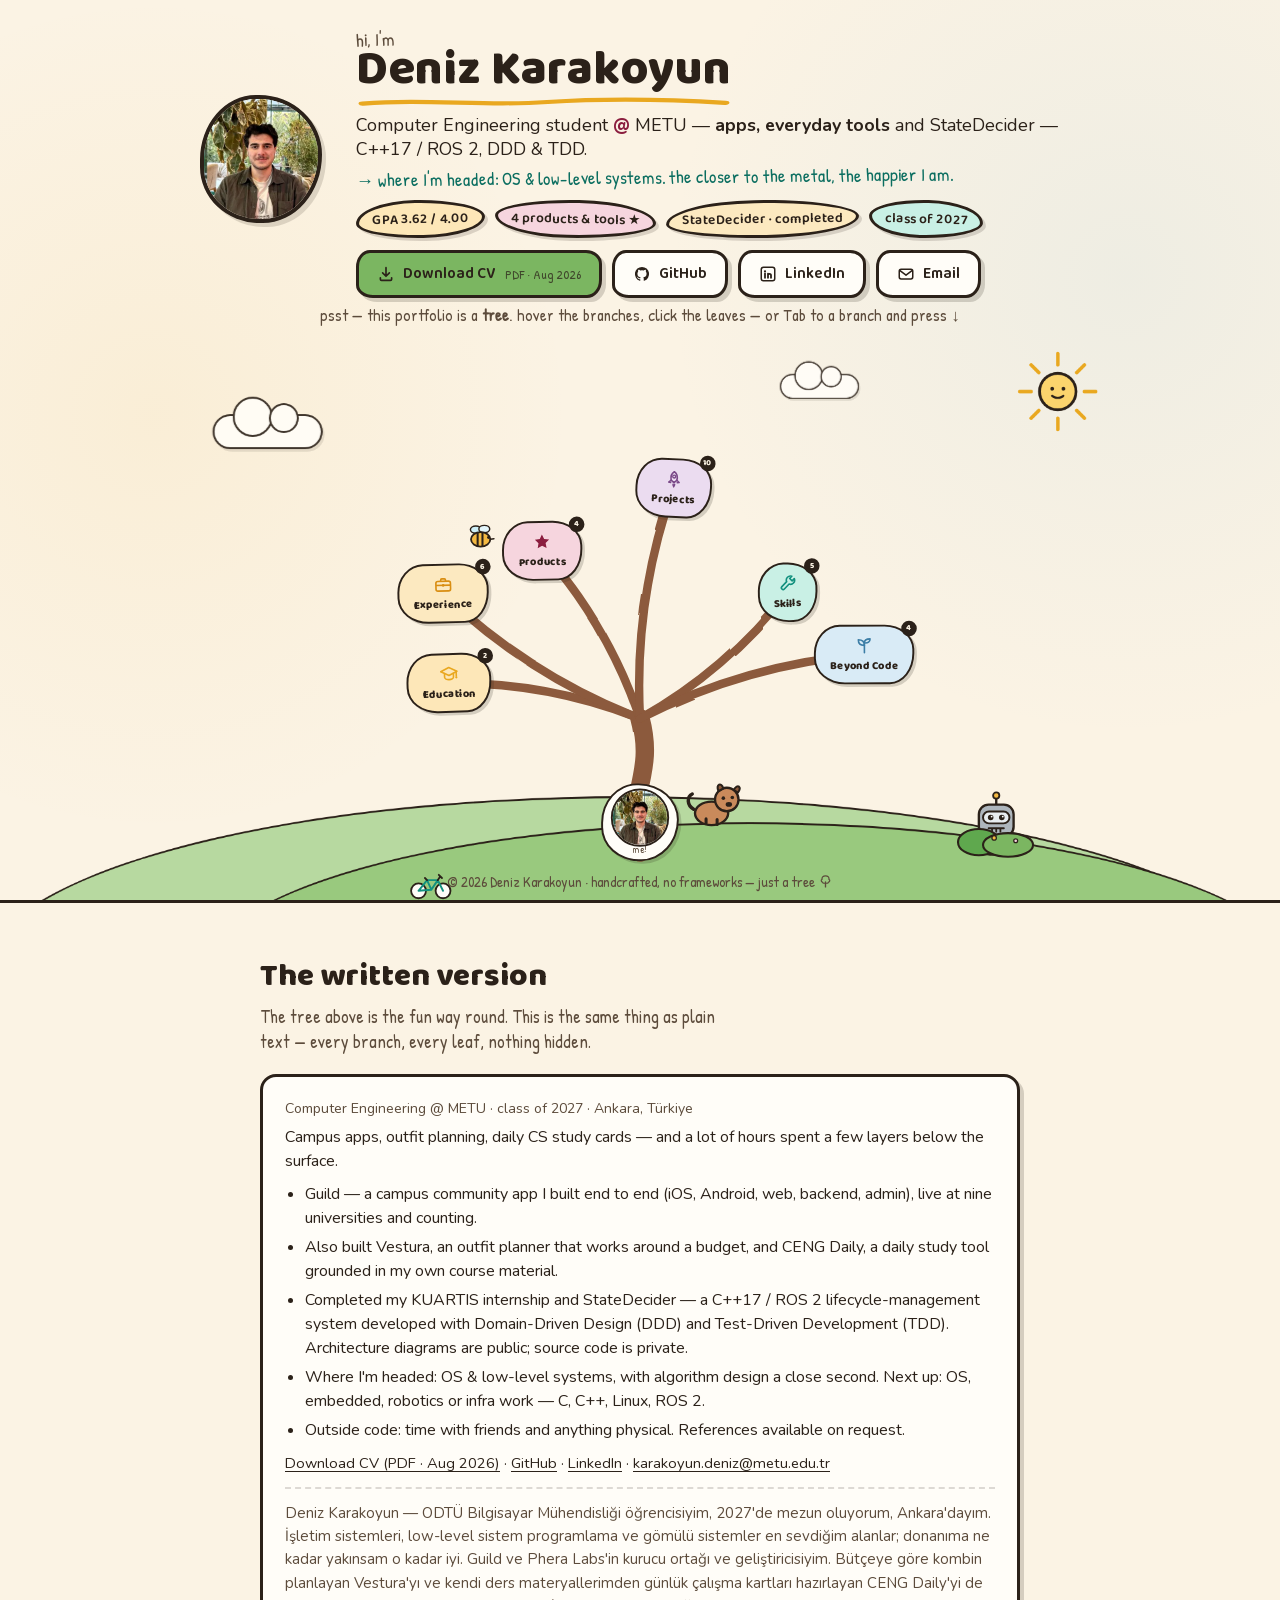
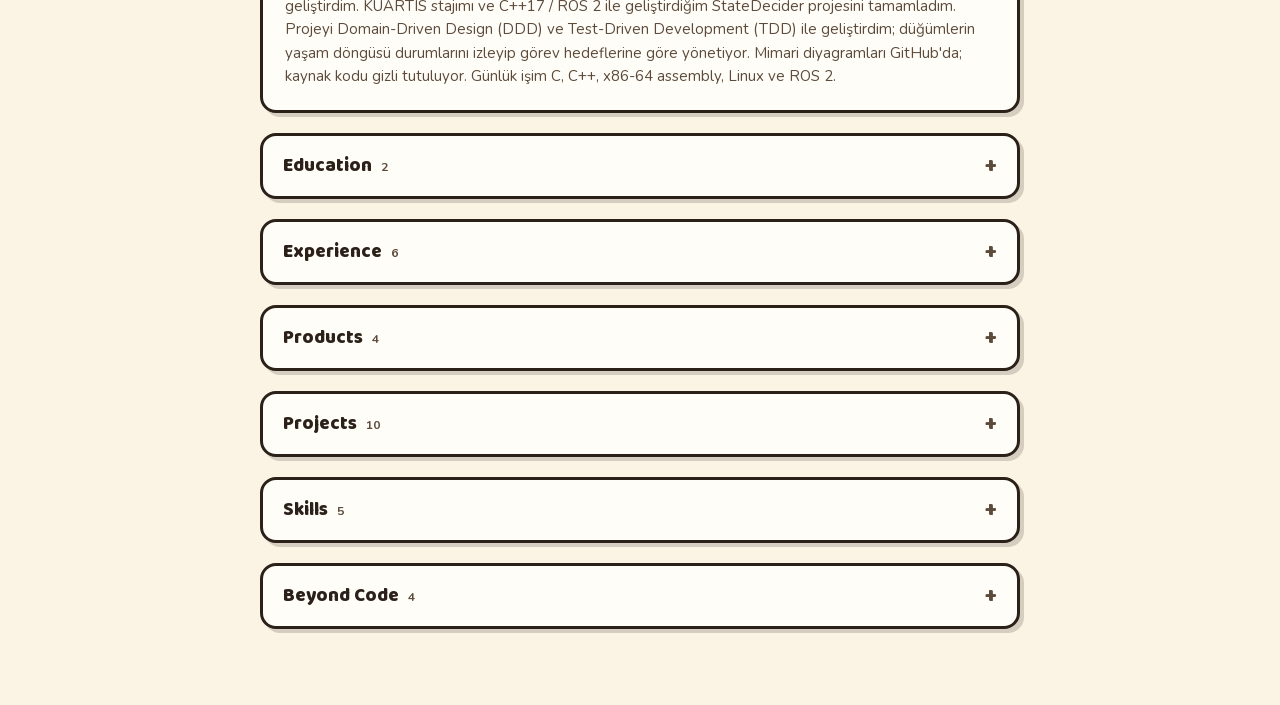
==== commit d32a1942: "docs: add Vestura and CENG Daily to portfolio" ====
--- a/index.html
+++ b/index.html
@@ -4,10 +4,10 @@
   <meta charset="UTF-8">
   <meta name="viewport" content="width=device-width, initial-scale=1.0, viewport-fit=cover">
   <title>Deniz Karakoyun — The Deniz Tree</title>
-  <meta name="description" content="Deniz Karakoyun — Computer Engineering student at METU (class of 2027). Two shipped apps (Guild, Phera Labs), StateDecider, a completed ROS 2 project built with DDD and TDD at KUARTIS, and a portfolio you explore like a tree: OS internals, low-level systems, embedded, C/C++.">
+  <meta name="description" content="Deniz Karakoyun — Computer Engineering student at METU (class of 2027). Creator of Guild, Phera Labs, Vestura and CENG Daily. Explore the projects, from mobile apps and daily CS study cards to StateDecider, ROS 2, OS internals and C/C++.">
   <meta name="author" content="Deniz Karakoyun">
   <meta property="og:title" content="Deniz Karakoyun — The Deniz Tree">
-  <meta property="og:description" content="A portfolio you explore like a data structure: hover the branches, open the leaves. METU Computer Engineering · OS & low-level systems · two shipped apps.">
+  <meta property="og:description" content="A portfolio you explore like a data structure: hover the branches, open the leaves. METU Computer Engineering · Guild, Phera Labs, Vestura & CENG Daily · OS & low-level systems.">
   <meta property="og:type" content="website">
   <meta property="og:url" content="https://denizkarakoyun.com/">
   <meta property="og:image" content="https://denizkarakoyun.com/assets/img/og.jpg">
@@ -56,7 +56,7 @@
     "url": "https://denizkarakoyun.com/",
     "name": "Deniz Karakoyun — The Deniz Tree",
     "dateCreated": "2026-08-14T12:00:00+03:00",
-    "dateModified": "2026-08-26T09:00:00+03:00",
+    "dateModified": "2026-10-07T20:40:00+03:00",
     "mainEntity": {
       "@type": "Person",
       "@id": "https://denizkarakoyun.com/#deniz",
@@ -66,7 +66,7 @@
       "url": "https://denizkarakoyun.com/",
       "image": "https://denizkarakoyun.com/assets/img/me.webp",
       "jobTitle": "Computer Engineering student",
-      "description": "Computer Engineering student at METU (class of 2027) focused on operating systems, low-level systems and embedded software. Co-founder and developer of Guild and Phera Labs; completed StateDecider, a ROS 2 / C++17 lifecycle-management project developed with Domain-Driven Design (DDD) and Test-Driven Development (TDD), during a KUARTIS internship.",
+      "description": "Computer Engineering student at METU (class of 2027) focused on operating systems, low-level systems and embedded software. Co-founder and developer of Guild and Phera Labs; creator of Vestura, an outfit and wardrobe planner, and CENG Daily, a daily CS study tool. Completed StateDecider, a ROS 2 / C++17 lifecycle-management project developed with Domain-Driven Design (DDD) and Test-Driven Development (TDD), during a KUARTIS internship.",
       "alumniOf": { "@type": "CollegeOrUniversity", "name": "Middle East Technical University", "alternateName": "METU", "url": "https://www.metu.edu.tr/" },
       "address": { "@type": "PostalAddress", "addressLocality": "Ankara", "addressCountry": "TR" },
       "email": "mailto:karakoyun.deniz@metu.edu.tr",
@@ -83,7 +83,6 @@
   </script>
 </head>
 <body>
-<a class="skip-link" href="#node-root">Skip to the tree</a>
 
 <!-- ikon sprite, hepsi burda -->
 <svg width="0" height="0" style="position:absolute" aria-hidden="true" focusable="false">
@@ -249,11 +248,11 @@
     <div class="hero-text">
       <p class="hero-hello">hi, I'm</p>
       <h1 class="hero-name">Deniz Karakoyun</h1>
-      <p class="hero-tagline">Computer Engineering student <span class="at">@</span> METU — <strong>two shipped apps</strong> and StateDecider — C++17 / ROS 2, DDD &amp; TDD.</p>
+      <p class="hero-tagline">Computer Engineering student <span class="at">@</span> METU — <strong>apps, everyday tools</strong> and StateDecider — C++17 / ROS 2, DDD &amp; TDD.</p>
       <p class="hero-hand">→ where I'm headed: OS &amp; low-level systems. the closer to the metal, the happier I am.</p>
       <ul class="hero-stats" aria-label="Quick facts — each one jumps to its branch of the tree">
         <li><button type="button" class="chip chip-gold chip-btn" id="chip-gpa">GPA 3.62 / 4.00</button></li>
-        <li><button type="button" class="chip chip-maroon chip-btn" id="chip-products">2 shipped products ★</button></li>
+        <li><button type="button" class="chip chip-maroon chip-btn" id="chip-products">4 products &amp; tools ★</button></li>
         <li><button type="button" class="chip chip-honey chip-btn" id="chip-now">StateDecider · completed</button></li>
         <li><button type="button" class="chip chip-teal chip-btn" id="chip-class">class of 2027</button></li>
       </ul>
@@ -285,6 +284,8 @@
           <li><a href="https://www.linkedin.com/in/deniz-karakoyun-2235b922a/">LinkedIn — Deniz Karakoyun</a></li>
           <li><a href="https://getguild.app">Guild — student community app (live on App Store &amp; Google Play)</a></li>
           <li><a href="https://pheralabs.com">Phera Labs — digital art platform</a></li>
+          <li><a href="https://vestura.denizkarakoyun.com">Vestura — outfit &amp; wardrobe planner (web preview)</a></li>
+          <li><a href="https://denizkarakoyun.com/ceng-daily-site/">CENG Daily — daily CS study cards</a></li>
           <li><a href="mailto:karakoyun.deniz@metu.edu.tr">karakoyun.deniz@metu.edu.tr</a></li>
         </ul>
       </div>
@@ -303,10 +304,10 @@
 <p class="cv-lede">The tree above is the fun way round. This is the same thing as plain text — every branch, every leaf, nothing hidden.</p>
 <div class="cv-about">
 <p class="cv-sub">Computer Engineering @ METU · class of 2027 · Ankara, Türkiye</p>
-<p class="cv-sum">Two apps in the stores, a completed ROS 2 lifecycle-management project, and a lot of hours spent a few layers below the surface.</p>
-<ul><li>Guild — a campus community app I built end to end (iOS, Android, web, backend, admin), live at nine universities and counting.</li><li>Completed my KUARTIS internship and StateDecider — a C++17 / ROS 2 lifecycle-management system developed with Domain-Driven Design (DDD) and Test-Driven Development (TDD). Architecture diagrams are public; source code is private.</li><li>Where I'm headed: OS &amp; low-level systems, with algorithm design a close second. Next up: OS, embedded, robotics or infra work — C, C++, Linux, ROS 2.</li><li>Outside code: time with friends and anything physical. References available on request.</li></ul>
+<p class="cv-sum">Campus apps, outfit planning, daily CS study cards — and a lot of hours spent a few layers below the surface.</p>
+<ul><li>Guild — a campus community app I built end to end (iOS, Android, web, backend, admin), live at nine universities and counting.</li><li>Also built Vestura, an outfit planner that works around a budget, and CENG Daily, a daily study tool grounded in my own course material.</li><li>Completed my KUARTIS internship and StateDecider — a C++17 / ROS 2 lifecycle-management system developed with Domain-Driven Design (DDD) and Test-Driven Development (TDD). Architecture diagrams are public; source code is private.</li><li>Where I'm headed: OS &amp; low-level systems, with algorithm design a close second. Next up: OS, embedded, robotics or infra work — C, C++, Linux, ROS 2.</li><li>Outside code: time with friends and anything physical. References available on request.</li></ul>
 <p class="cv-links"><a href="assets/cv/Deniz_Karakoyun_CV.pdf">Download CV (PDF · Aug 2026)</a> · <a href="https://github.com/karakoyundenizz" target="_blank" rel="noopener">GitHub</a> · <a href="https://www.linkedin.com/in/deniz-karakoyun-2235b922a/" target="_blank" rel="noopener">LinkedIn</a> · <a href="mailto:karakoyun.deniz@metu.edu.tr">karakoyun.deniz@metu.edu.tr</a></p>
-<p class="cv-tr" lang="tr">Deniz Karakoyun — ODTÜ Bilgisayar Mühendisliği öğrencisiyim, 2027'de mezun oluyorum, Ankara'dayım. İşletim sistemleri, low-level sistem programlama ve gömülü sistemler en sevdiğim alanlar; donanıma ne kadar yakınsam o kadar iyi. Guild ve Phera Labs'in kurucu ortağı ve geliştiricisiyim. KUARTIS stajımı ve C++17 / ROS 2 ile geliştirdiğim StateDecider projesini tamamladım. Projeyi Domain-Driven Design (DDD) ve Test-Driven Development (TDD) ile geliştirdim; düğümlerin yaşam döngüsü durumlarını izleyip görev hedeflerine göre yönetiyor. Mimari diyagramları GitHub'da; kaynak kodu gizli tutuluyor. Günlük işim C, C++, x86-64 assembly, Linux ve ROS 2.</p>
+<p class="cv-tr" lang="tr">Deniz Karakoyun — ODTÜ Bilgisayar Mühendisliği öğrencisiyim, 2027'de mezun oluyorum, Ankara'dayım. İşletim sistemleri, low-level sistem programlama ve gömülü sistemler en sevdiğim alanlar; donanıma ne kadar yakınsam o kadar iyi. Guild ve Phera Labs'in kurucu ortağı ve geliştiricisiyim. Bütçeye göre kombin planlayan Vestura'yı ve kendi ders materyallerimden günlük çalışma kartları hazırlayan CENG Daily'yi de geliştirdim. KUARTIS stajımı ve C++17 / ROS 2 ile geliştirdiğim StateDecider projesini tamamladım. Projeyi Domain-Driven Design (DDD) ve Test-Driven Development (TDD) ile geliştirdim; düğümlerin yaşam döngüsü durumlarını izleyip görev hedeflerine göre yönetiyor. Mimari diyagramları GitHub'da; kaynak kodu gizli tutuluyor. Günlük işim C, C++, x86-64 assembly, Linux ve ROS 2.</p>
 </div>
 <details class="cv-sec">
 <summary><h3>Education<span class="cv-count">2</span></h3></summary>
@@ -378,14 +379,14 @@
 </div>
 </details>
 <details class="cv-sec">
-<summary><h3>Products<span class="cv-count">2</span></h3></summary>
+<summary><h3>Products<span class="cv-count">4</span></h3></summary>
 <div class="cv-sec-body">
 <article class="cv-item">
 <h4>Guild</h4>
 <p class="cv-sub">Co-founder &amp; sole developer · App Store · Google Play</p>
 <p class="cv-sum">A student community app for Turkey — verify with your university email, get your whole campus in one feed.</p>
 <p class="cv-stats"><strong>9</strong> universities live · <strong>5</strong> surfaces, one dev</p>
-<ul><li>Co-founded with my close friend Emirhan Güler at METU; I built and shipped the code — iOS, Android, web, backend, admin.</li><li>Forum with anonymous posts and polls, events with seat reservations and door check-in, student societies, and a nationwide opportunities board.</li><li>Live at nine universities — METU, Hacettepe, Ankara University and more — and the list keeps growing (the current one is on getguild.app).</li></ul>
+<ul><li>Co-founded with my close friend Emirhan Güler at METU; I built and shipped the code — iOS, Android, web, backend, admin.</li><li>Forum with anonymous posts and polls, events with seat reservations and door check-in, student societies, and a nationwide opportunities board.</li><li>Live at nine universities — METU, Hacettepe, Ankara University and more — and the list keeps growing (the current one is on getguild.app).</li><li>Reached 200+ users (as of August 2026; may have changed).</li></ul>
 <p class="cv-links"><a href="https://getguild.app" target="_blank" rel="noopener">getguild.app</a> · <a href="https://apps.apple.com/app/id6761904539" target="_blank" rel="noopener">App Store</a> · <a href="https://play.google.com/store/apps/details?id=com.metustars.guild" target="_blank" rel="noopener">Google Play</a></p>
 <p class="cv-note">built between exams. the door check-in scanner was the fun part.</p>
 </article>
@@ -393,9 +394,28 @@
 <h4>Phera Labs</h4>
 <p class="cv-sub">Co-founder &amp; developer · pheralabs.com</p>
 <p class="cv-sum">An art-tech startup's platform — students exhibit digital art, and the best of it joins an international NFT collection.</p>
-<ul><li>Co-founded and grew it with my high school friend Sabri Ilgaz; I built the platform — design, frontend, backend, database, admin.</li><li>&quot;Phera-Land&quot;: a 360° drag-to-spin gallery you can wander through.</li><li>Also built the commerce side: limited prints, QR-ticketed events, referral rewards.</li></ul>
+<ul><li>Co-founded and grew it with my high school friend Sabri Ilgaz; I built the platform — design, frontend, backend, database, admin.</li><li>&quot;Phera-Land&quot;: a 360° drag-to-spin gallery you can wander through.</li><li>Also built the commerce side: limited prints, QR-ticketed events, referral rewards.</li><li>Featured 25 artists (as of August 2026; may have changed).</li></ul>
 <p class="cv-links"><a href="https://pheralabs.com" target="_blank" rel="noopener">pheralabs.com</a></p>
 <p class="cv-note">the 360° gallery started as a weekend experiment. it stayed.</p>
+</article>
+<article class="cv-item">
+<h4>Vestura</h4>
+<p class="cv-sub">Creator &amp; developer · outfit &amp; wardrobe planner · web preview</p>
+<p class="cv-sum">What can I wear, and what will the whole outfit cost? A planner that brings your wardrobe, style and budget into the same decision.</p>
+<ul><li>Built the React Native / Expo app and TypeScript backend, from the outfit rules to the screens that explain each choice.</li><li>The solver considers clothing compatibility, size, season and shipping costs together, with room for pieces you already own.</li><li>Wardrobe tools cover saved outfits, packing lists and occasion planning, with separate style preferences for work, weekends and events.</li><li>Kept the outfit rules independent of the UI and database, with tests around compatibility, budget limits and ranking. Real retailer feeds are the next step.</li></ul>
+<p class="cv-tags"><span>TypeScript</span><span>React Native</span><span>Expo</span><span>PostgreSQL</span><span>Constraint Solving</span></p>
+<p class="cv-links"><a href="https://vestura.denizkarakoyun.com" target="_blank" rel="noopener">Explore the web preview</a></p>
+<p class="cv-note">one outfit, one budget. the shipping bill counts too.</p>
+</article>
+<article class="cv-item">
+<h4>CENG Daily</h4>
+<p class="cv-sub">Creator &amp; developer · daily CS study cards · web &amp; iPhone widget</p>
+<p class="cv-sum">One computer science topic a day, built from the lecture slides, past exams and textbooks I actually study.</p>
+<p class="cv-stats"><strong>4</strong> CS tracks · <strong>TR / EN</strong> reading modes</p>
+<ul><li>A Python pipeline retrieves relevant passages with BM25, then gives them to an LLM to draft a study card with references back to the course material.</li><li>Each card works through the topic with code, complexity analysis, a solved example and self-check questions with answers.</li><li>Built a bilingual reader with a searchable archive, plus an iPhone widget and offline reader in Scriptable.</li><li>Scheduled generation rotates through algorithms, data structures, computer architecture and operating systems. Only the generated cards and site are published; the source corpus stays private.</li></ul>
+<p class="cv-tags"><span>Python</span><span>BM25</span><span>LLM</span><span>JavaScript</span><span>GitHub Actions</span><span>Scriptable</span></p>
+<p class="cv-links"><a href="https://denizkarakoyun.com/ceng-daily-site/" target="_blank" rel="noopener">Read today's card</a> · <a href="https://denizkarakoyun.com/ceng-daily-site/?view=archive" target="_blank" rel="noopener">Browse the archive</a></p>
+<p class="cv-note">a little of the syllabus, every day.</p>
 </article>
 </div>
 </details>
--- a/css/base.css
+++ b/css/base.css
@@ -133,24 +133,6 @@
   white-space: nowrap;
   border: 0;
 }
-/* sadece focus olunca çıkıyor */
-.skip-link {
-  position: absolute;
-  top: 8px;
-  left: 8px;
-  z-index: 100;
-  padding: 8px 14px;
-  font-family: var(--font-display);
-  font-weight: 700;
-  color: var(--ink);
-  background: var(--white);
-  border: var(--outline);
-  border-radius: 14px 16px 15px 17px / 17px 14px 18px 13px;
-  box-shadow: var(--sticker-shadow);
-  transform: translateY(-160%);
-  transition: transform 0.2s var(--pop);
-}
-.skip-link:focus { transform: none; }
 html { -webkit-text-size-adjust: 100%; }
 [hidden] { display: none !important; }
 body {
@@ -434,7 +416,7 @@
 
 /* ağaç yazıcıdan çıkmıyor, düz cv listesi çıkıyor */
 @media print {
-  .hero-actions, .hero-hint, #stage-wrap, #backdrop, #panel, .lightbox, .skip-link { display: none !important; }
+  .hero-actions, .hero-hint, #stage-wrap, #backdrop, #panel, .lightbox { display: none !important; }
   #cv-text { max-width: 720px; margin: 24px auto; font-size: 11pt; line-height: 1.4; }
   #cv-text h2 { margin: 18px 0 6px; font-family: var(--font-display); }
   #cv-text h3 { margin: 12px 0 2px; font-family: var(--font-display); }
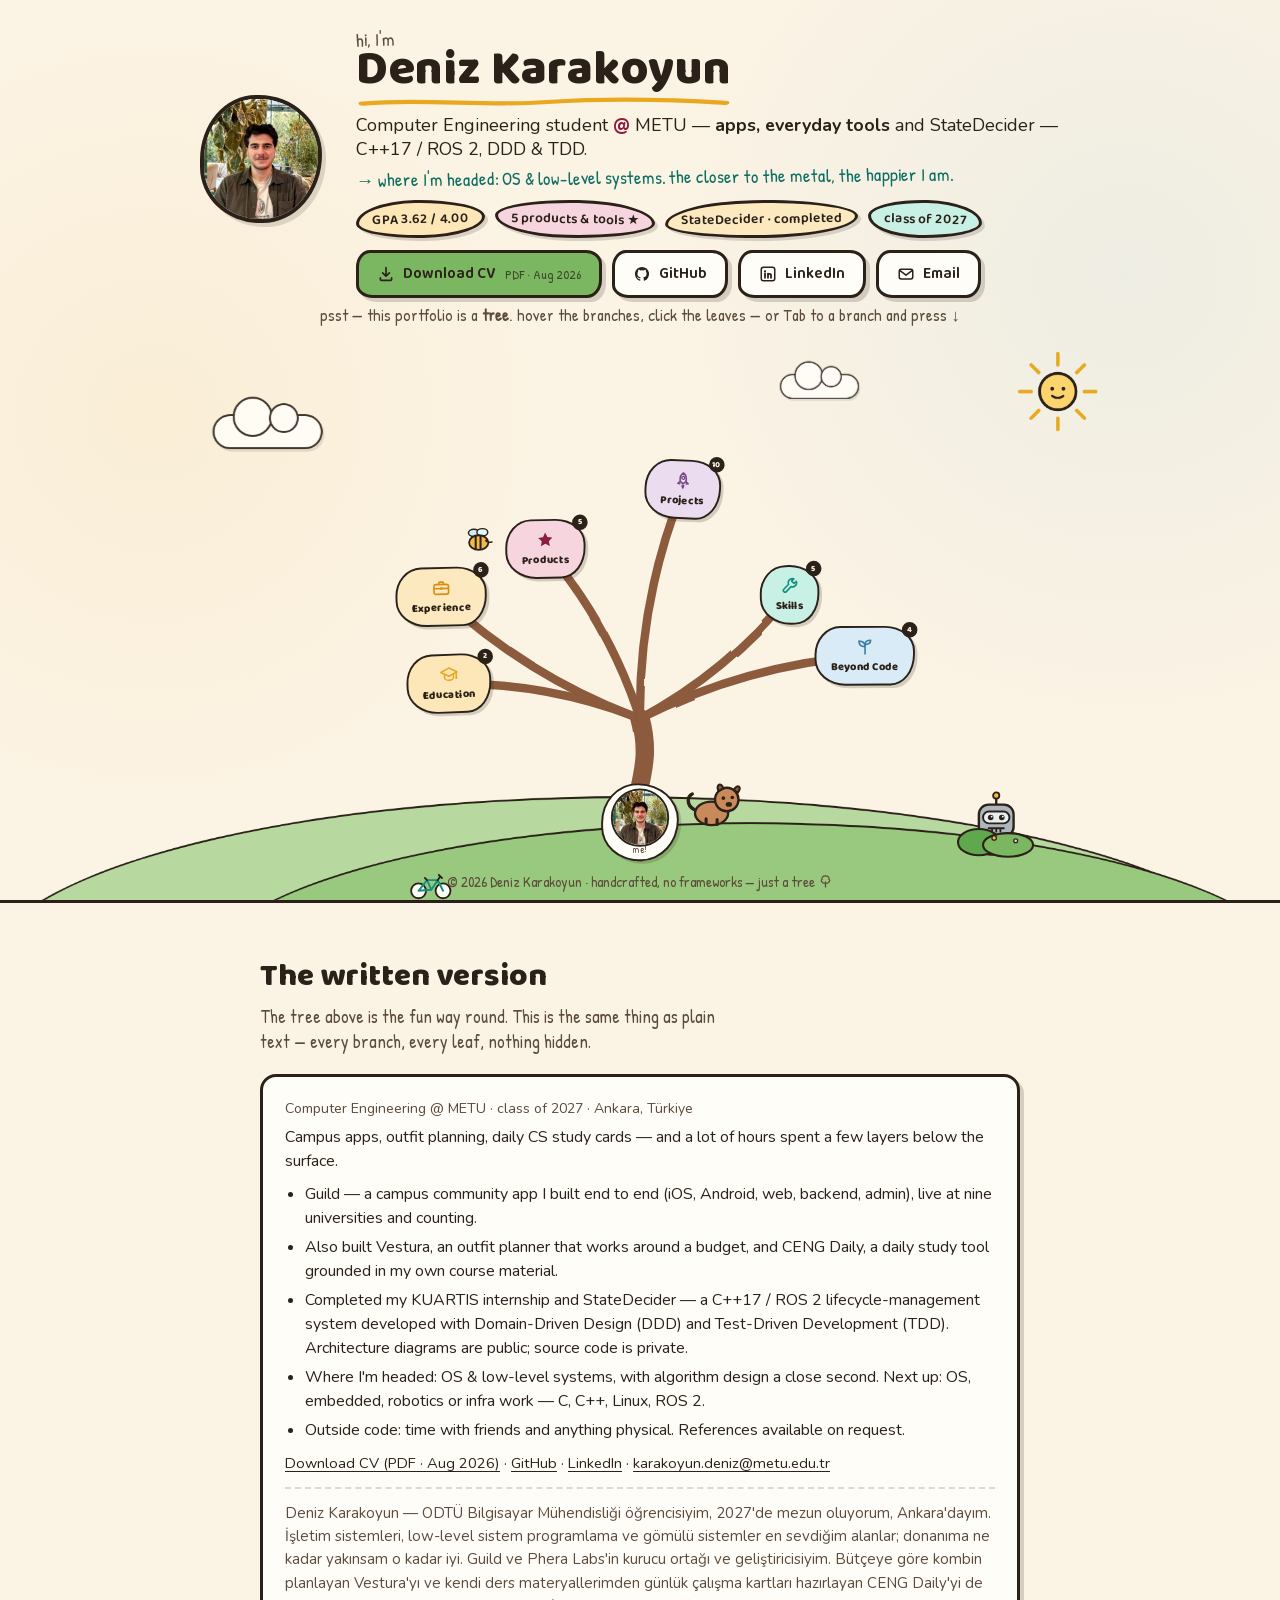
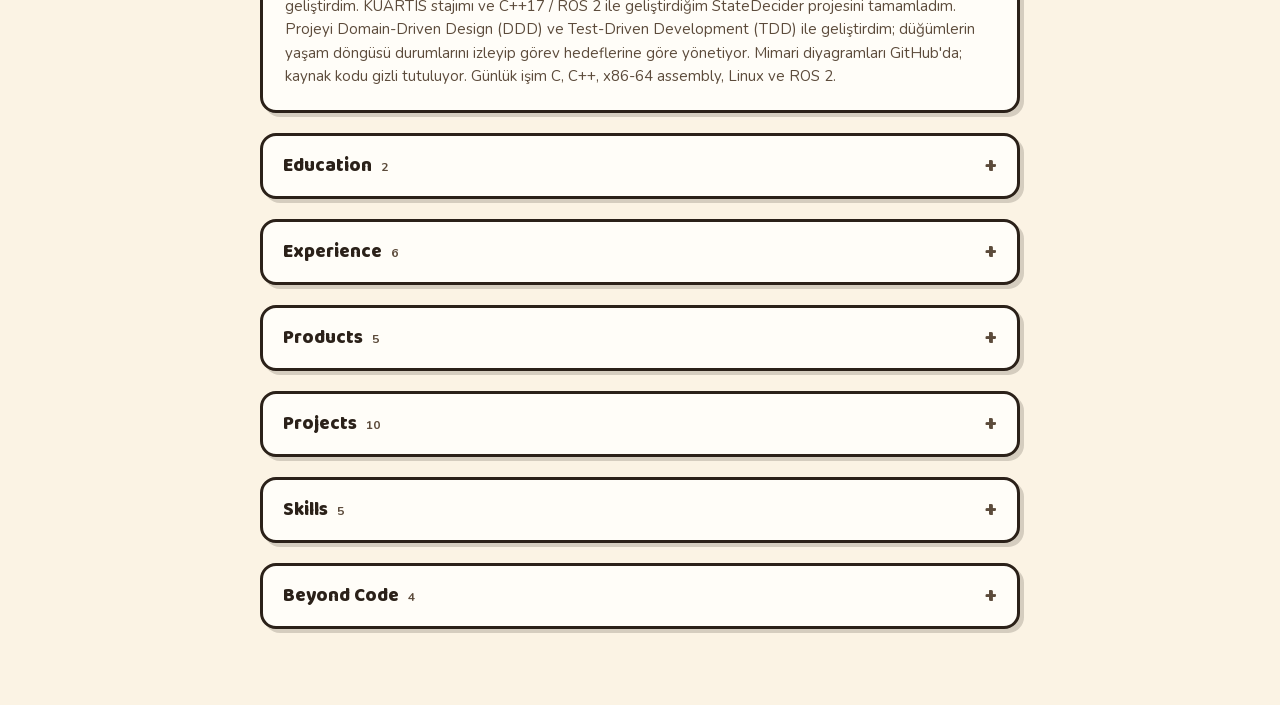
==== commit fea2eec6: "docs: add dolaş day planner to products Publish the dolaş web app under /dolas/ and add its product " ====
--- a/index.html
+++ b/index.html
@@ -4,10 +4,10 @@
   <meta charset="UTF-8">
   <meta name="viewport" content="width=device-width, initial-scale=1.0, viewport-fit=cover">
   <title>Deniz Karakoyun — The Deniz Tree</title>
-  <meta name="description" content="Deniz Karakoyun — Computer Engineering student at METU (class of 2027). Creator of Guild, Phera Labs, Vestura and CENG Daily. Explore the projects, from mobile apps and daily CS study cards to StateDecider, ROS 2, OS internals and C/C++.">
+  <meta name="description" content="Deniz Karakoyun — Computer Engineering student at METU (class of 2027). Creator of Guild, Phera Labs, Vestura, CENG Daily and dolaş. Explore the projects, from mobile apps and daily CS study cards to StateDecider, ROS 2, OS internals and C/C++.">
   <meta name="author" content="Deniz Karakoyun">
   <meta property="og:title" content="Deniz Karakoyun — The Deniz Tree">
-  <meta property="og:description" content="A portfolio you explore like a data structure: hover the branches, open the leaves. METU Computer Engineering · Guild, Phera Labs, Vestura & CENG Daily · OS & low-level systems.">
+  <meta property="og:description" content="A portfolio you explore like a data structure: hover the branches, open the leaves. METU Computer Engineering · Guild, Phera Labs, Vestura, CENG Daily & dolaş · OS & low-level systems.">
   <meta property="og:type" content="website">
   <meta property="og:url" content="https://denizkarakoyun.com/">
   <meta property="og:image" content="https://denizkarakoyun.com/assets/img/og.jpg">
@@ -66,7 +66,7 @@
       "url": "https://denizkarakoyun.com/",
       "image": "https://denizkarakoyun.com/assets/img/me.webp",
       "jobTitle": "Computer Engineering student",
-      "description": "Computer Engineering student at METU (class of 2027) focused on operating systems, low-level systems and embedded software. Co-founder and developer of Guild and Phera Labs; creator of Vestura, an outfit and wardrobe planner, and CENG Daily, a daily CS study tool. Completed StateDecider, a ROS 2 / C++17 lifecycle-management project developed with Domain-Driven Design (DDD) and Test-Driven Development (TDD), during a KUARTIS internship.",
+      "description": "Computer Engineering student at METU (class of 2027) focused on operating systems, low-level systems and embedded software. Co-founder and developer of Guild and Phera Labs; creator of Vestura, an outfit and wardrobe planner, CENG Daily, a daily CS study tool, and dolaş, a day planner for İstanbul and Ankara. Completed StateDecider, a ROS 2 / C++17 lifecycle-management project developed with Domain-Driven Design (DDD) and Test-Driven Development (TDD), during a KUARTIS internship.",
       "alumniOf": { "@type": "CollegeOrUniversity", "name": "Middle East Technical University", "alternateName": "METU", "url": "https://www.metu.edu.tr/" },
       "address": { "@type": "PostalAddress", "addressLocality": "Ankara", "addressCountry": "TR" },
       "email": "mailto:karakoyun.deniz@metu.edu.tr",
@@ -252,7 +252,7 @@
       <p class="hero-hand">→ where I'm headed: OS &amp; low-level systems. the closer to the metal, the happier I am.</p>
       <ul class="hero-stats" aria-label="Quick facts — each one jumps to its branch of the tree">
         <li><button type="button" class="chip chip-gold chip-btn" id="chip-gpa">GPA 3.62 / 4.00</button></li>
-        <li><button type="button" class="chip chip-maroon chip-btn" id="chip-products">4 products &amp; tools ★</button></li>
+        <li><button type="button" class="chip chip-maroon chip-btn" id="chip-products">5 products &amp; tools ★</button></li>
         <li><button type="button" class="chip chip-honey chip-btn" id="chip-now">StateDecider · completed</button></li>
         <li><button type="button" class="chip chip-teal chip-btn" id="chip-class">class of 2027</button></li>
       </ul>
@@ -286,6 +286,7 @@
           <li><a href="https://pheralabs.com">Phera Labs — digital art platform</a></li>
           <li><a href="https://vestura.denizkarakoyun.com">Vestura — outfit &amp; wardrobe planner (web preview)</a></li>
           <li><a href="https://denizkarakoyun.com/ceng-daily-site/">CENG Daily — daily CS study cards</a></li>
+          <li><a href="https://denizkarakoyun.com/dolas/">dolaş — day planner for İstanbul &amp; Ankara</a></li>
           <li><a href="mailto:karakoyun.deniz@metu.edu.tr">karakoyun.deniz@metu.edu.tr</a></li>
         </ul>
       </div>
@@ -379,7 +380,7 @@
 </div>
 </details>
 <details class="cv-sec">
-<summary><h3>Products<span class="cv-count">4</span></h3></summary>
+<summary><h3>Products<span class="cv-count">5</span></h3></summary>
 <div class="cv-sec-body">
 <article class="cv-item">
 <h4>Guild</h4>
@@ -416,6 +417,16 @@
 <p class="cv-tags"><span>Python</span><span>BM25</span><span>LLM</span><span>JavaScript</span><span>GitHub Actions</span><span>Scriptable</span></p>
 <p class="cv-links"><a href="https://denizkarakoyun.com/ceng-daily-site/" target="_blank" rel="noopener">Read today's card</a> · <a href="https://denizkarakoyun.com/ceng-daily-site/?view=archive" target="_blank" rel="noopener">Browse the archive</a></p>
 <p class="cv-note">a little of the syllabus, every day.</p>
+</article>
+<article class="cv-item">
+<h4>dolaş</h4>
+<p class="cv-sub">Creator &amp; developer · day planner for İstanbul &amp; Ankara · web</p>
+<p class="cv-sum">Pick a city, a day and what you're into — get the day hour by hour: what to see, where to eat, and which line to take in between.</p>
+<p class="cv-stats"><strong>172</strong> hand-picked places · <strong>2</strong> hand-built cities</p>
+<ul><li>A beam-search planner that works around opening hours, prayer times at mosques, meal windows and sunset, and lets you pick how many places to see.</li><li>Step-by-step transit — which line, which direction, how many stops — across metro, tram, funicular, cable car and ferry lines, plus İETT buses from public GTFS data.</li><li>A food atlas with hand-drawn dishes: mark one and it becomes a meal in the plan. The whole route opens in Google Maps in one tap.</li><li>Any other city loads live from OpenStreetMap; the weather comes from Open-Meteo.</li></ul>
+<p class="cv-tags"><span>TypeScript</span><span>React</span><span>Vite</span><span>Beam Search</span><span>GTFS</span><span>OpenStreetMap</span></p>
+<p class="cv-links"><a href="https://denizkarakoyun.com/dolas/" target="_blank" rel="noopener">Plan a day</a> · <a href="https://denizkarakoyun.com/dolas/#lezzet" target="_blank" rel="noopener">Food atlas</a></p>
+<p class="cv-note">it won't let you skip breakfast.</p>
 </article>
 </div>
 </details>
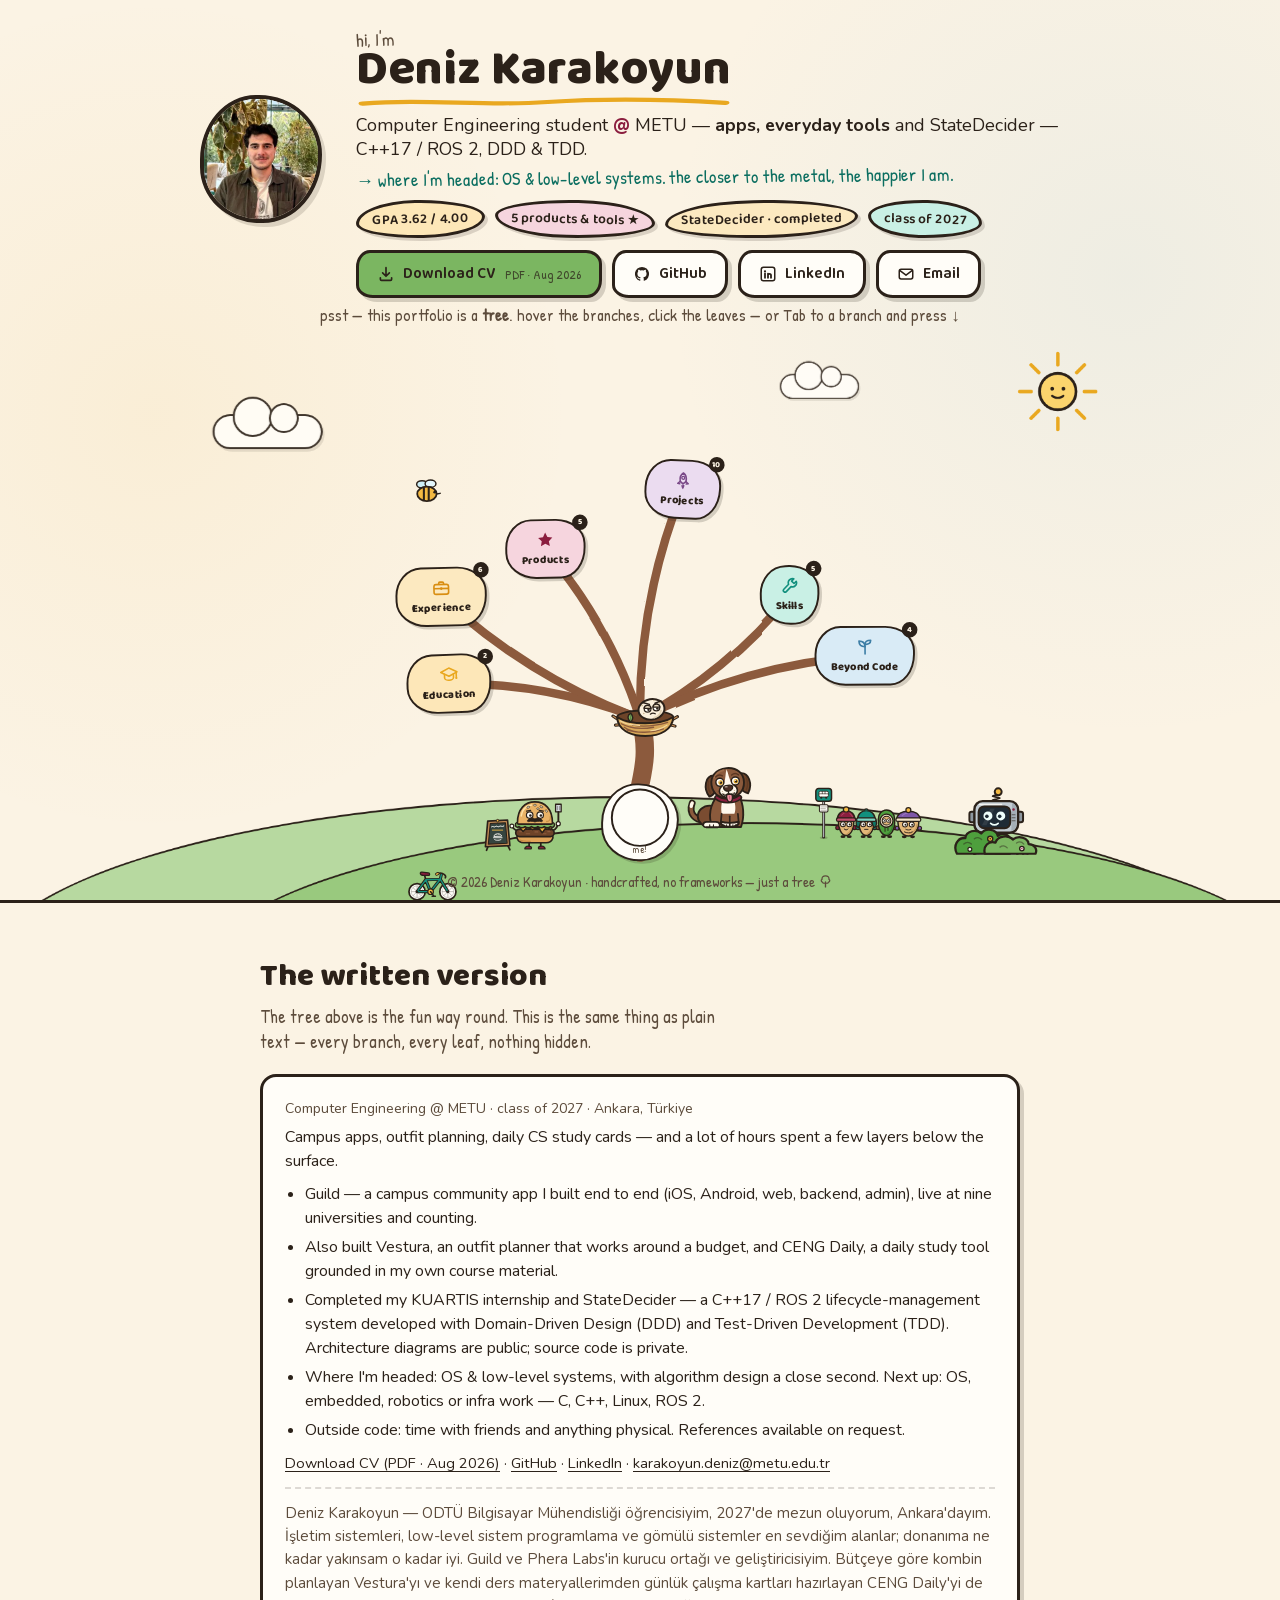
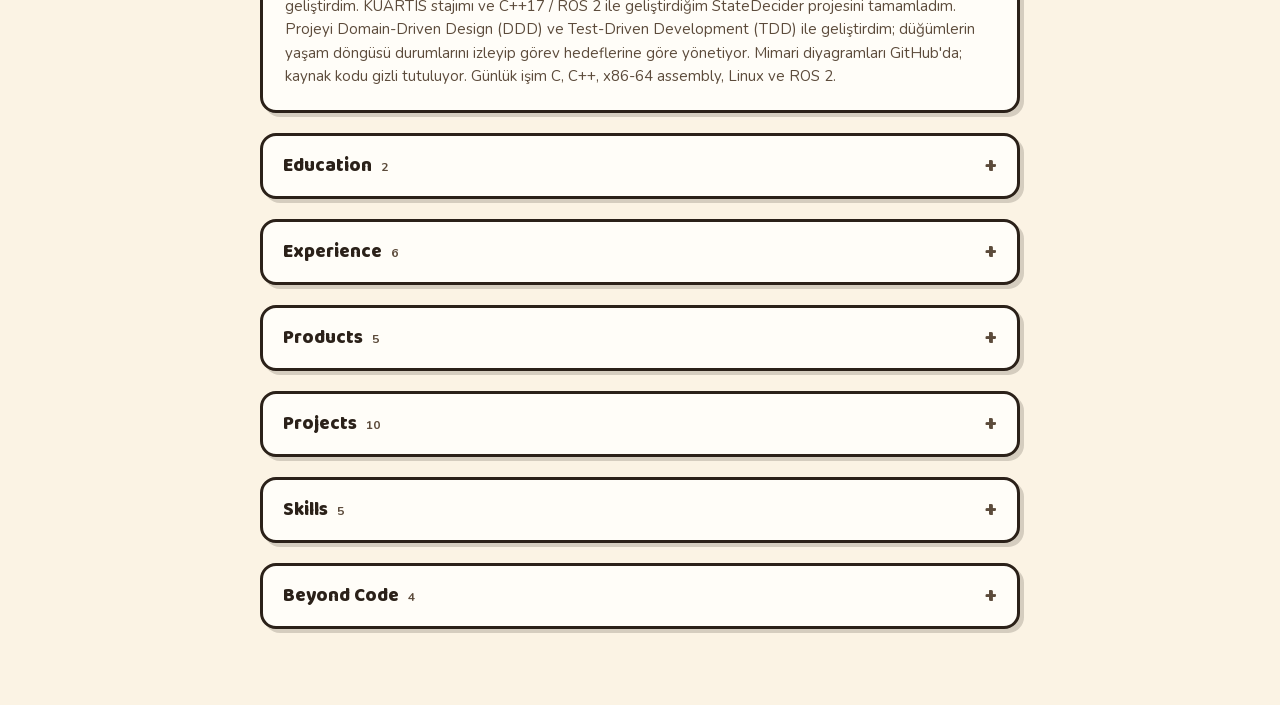
==== commit ff967fb8: "tree: goldfinch on the branches, redrawn figures and guests - js/bird.js: a goldfinch that flies to " ====
--- a/index.html
+++ b/index.html
@@ -422,8 +422,8 @@
 <h4>dolaş</h4>
 <p class="cv-sub">Creator &amp; developer · day planner for İstanbul &amp; Ankara · web</p>
 <p class="cv-sum">Pick a city, a day and what you're into — get the day hour by hour: what to see, where to eat, and which line to take in between.</p>
-<p class="cv-stats"><strong>172</strong> hand-picked places · <strong>2</strong> hand-built cities</p>
-<ul><li>A beam-search planner that works around opening hours, prayer times at mosques, meal windows and sunset, and lets you pick how many places to see.</li><li>Step-by-step transit — which line, which direction, how many stops — across metro, tram, funicular, cable car and ferry lines, plus İETT buses from public GTFS data.</li><li>A food atlas with hand-drawn dishes: mark one and it becomes a meal in the plan. The whole route opens in Google Maps in one tap.</li><li>Any other city loads live from OpenStreetMap; the weather comes from Open-Meteo.</li></ul>
+<p class="cv-stats"><strong>226</strong> hand-picked places · <strong>2</strong> hand-built cities</p>
+<ul><li>A beam-search planner that works around opening hours, prayer times at mosques, meal windows and sunset, and lets you pick how many places to see.</li><li>Step-by-step transit — which line, which direction, how many stops — across metro, tram, funicular, cable car and ferry lines, plus İETT buses from public GTFS data.</li><li>A food atlas with hand-drawn dishes, from simit to sushi: mark one and it becomes a meal in the plan. The whole route opens in Google Maps in one tap.</li><li>A pixel travel companion plays the day back, or goes step by step as you tap “arrived” or “ate”: it walks the route on the map, rides the tram, ferry or taxi, and eats, takes photos or waves at each stop.</li><li>Any other city loads live from OpenStreetMap; the weather comes from Open-Meteo.</li></ul>
 <p class="cv-tags"><span>TypeScript</span><span>React</span><span>Vite</span><span>Beam Search</span><span>GTFS</span><span>OpenStreetMap</span></p>
 <p class="cv-links"><a href="https://denizkarakoyun.com/dolas/" target="_blank" rel="noopener">Plan a day</a> · <a href="https://denizkarakoyun.com/dolas/#lezzet" target="_blank" rel="noopener">Food atlas</a></p>
 <p class="cv-note">it won't let you skip breakfast.</p>
@@ -597,6 +597,8 @@
 <script defer src="js/content.js"></script>
 <script defer src="js/theme.js"></script>
 <script defer src="js/layout.js"></script>
+<script defer src="js/bird.js"></script>
+<script defer src="js/guests.js"></script>
 <script defer src="js/tree.js"></script>
 <script defer src="js/panel.js"></script>
 <script defer src="js/mobile.js"></script>
--- a/css/tree.css
+++ b/css/tree.css
@@ -494,6 +494,66 @@
 .leaf-group { position: absolute; inset: 0; pointer-events: none; }
 .leaf-group .node { pointer-events: auto; }
 
+/* saka kuşu. tünekler sıfır boyutlu noktalar, kuş içlerinde duruyor
+   hangi tüneğe gideceğine js/bird.js karar veriyor */
+.perch {
+  position: absolute;
+  width: 0;
+  height: 0;
+  z-index: var(--z-bee);
+  pointer-events: none;
+}
+.bird {
+  position: absolute;
+  left: -38px;
+  bottom: -3px; /* ayaklar tüneğe bassın */
+  width: 76px;
+  pointer-events: none;
+}
+.bird-tilt, .bird-flip { display: block; }
+.bird-tilt { transform-origin: 50% 70%; }
+.bird-flip { transition: transform 0.2s ease; }
+.bird.faces-left .bird-flip { transform: scaleX(-1); }
+.bird svg { display: block; width: 100%; height: auto; overflow: visible; transform-origin: 50% 92%; }
+/* iki kanattan biri: tünerken kapalı olan, uçarken açık olan */
+.bird-wing-fly { display: none; transform-origin: 30px 35px; }
+.bird.flying .bird-wing-fly { display: inline; animation: bird-flap 0.15s ease-in-out infinite alternate; }
+.bird.flying .bird-wing-folded,
+.bird.flying .bird-legs { display: none; }
+@keyframes bird-flap {
+  from { transform: scaleY(1); }
+  to { transform: scaleY(-0.6) rotate(10deg); }
+}
+/* konunca hafif çöküp toparlanıyor */
+.bird.landed .bird-tilt { animation: bird-land 0.38s var(--pop); }
+@keyframes bird-land {
+  from { transform: scale(1.14, 0.8); }
+}
+/* dururken arada kafasını çeviriyor, kuyruğunu oynatıyor, göz kırpıyor */
+.bird:not(.flying) svg { animation: bird-look 7.5s ease-in-out 1.2s infinite; }
+@keyframes bird-look {
+  0%, 58%, 100% { transform: rotate(0deg); }
+  61%, 70% { transform: rotate(-9deg); }
+  74%, 84% { transform: rotate(6deg); }
+  88% { transform: rotate(0deg) translateY(-3px); }
+  92% { transform: rotate(0deg); }
+}
+.bird-tail { transform-origin: 20px 44px; animation: bird-tail 7.5s ease-in-out infinite; }
+@keyframes bird-tail {
+  0%, 30%, 42%, 100% { transform: rotate(0deg); }
+  33% { transform: rotate(-12deg); }
+  36% { transform: rotate(5deg); }
+  39% { transform: rotate(-9deg); }
+}
+.bird-eye { transform-box: fill-box; transform-origin: center; animation: dog-blink 4.7s linear 0.6s infinite; }
+/* gece tünediği yerde uyuyor, dala dokununca uyanıp uçuyor */
+[data-theme="night"] .bird:not(.flying) .bird-eye { animation: none; transform: scaleY(0.12); }
+[data-theme="night"] .bird:not(.flying) svg { animation: bird-doze 4.2s ease-in-out infinite; }
+@keyframes bird-doze {
+  0%, 100% { transform: scale(1, 1); }
+  50% { transform: scale(1.03, 0.96); }
+}
+
 /* arı */
 .bee-orbit {
   position: absolute;
@@ -513,13 +573,13 @@
   animation: bee-flap 0.14s linear infinite alternate;
 }
 .bee-wing-r { animation-delay: 0.07s; }
-@keyframes bee-x { from { translate: -110px 0; } to { translate: 110px 0; } }
+@keyframes bee-x { from { translate: -90px 0; } to { translate: 90px 0; } }
 @keyframes bee-y { from { translate: 0 -46px; } to { translate: 0 40px; } }
 @keyframes bee-flap { from { transform: scaleY(1); } to { transform: scaleY(0.4); } }
 
 /* arkadaşımız Experience dalı açılınca oraya konuyor */
 .bee-orbit, .bee { transition: translate 0.9s var(--smooth); }
-.stage[data-open="experience"] .bee-orbit { animation: none; translate: 24px 64px; }
+.stage[data-open="experience"] .bee-orbit { animation: none; translate: 104px 139px; }
 .stage[data-open="experience"] .bee { animation: none; translate: 0 0; }
 
 /* arılar gece uyuyor, nöbeti ateşböcekleri devralıyor */
@@ -528,7 +588,7 @@
 /* Ateş */
 .dog {
   position: absolute;
-  width: 96px;
+  width: 116px;
   transform: translate(-50%, -100%);
   z-index: var(--z-friend);
   border: none;
@@ -537,7 +597,7 @@
 }
 .dog svg { width: 100%; height: auto; }
 .dog-tail {
-  transform-origin: 12px 50px;
+  transform-origin: 34px 98px;
   animation: dog-wag 6s ease-in-out infinite;
 }
 @keyframes dog-wag {
@@ -548,7 +608,8 @@
   90% { transform: rotate(10deg); }
   93% { transform: rotate(0deg); }
 }
-.dog-eye { transform-origin: center; animation: dog-blink 5.5s linear infinite; }
+/* fill-box olmazsa göz kendi ortasından değil svg'nin ortasından kapanıyor */
+.dog-eye { transform-box: fill-box; transform-origin: center; animation: dog-blink 5.5s linear infinite; }
 @keyframes dog-blink {
   0%, 91%, 100% { transform: scaleY(1); }
   93%, 95% { transform: scaleY(0.08); }
@@ -607,7 +668,7 @@
 /* robot arkadaş */
 .robot {
   position: absolute;
-  width: 118px;
+  width: 128px;
   transform: translate(-50%, -100%);
   z-index: var(--z-friend);
   border: none;
@@ -615,7 +676,9 @@
   padding: 0;
   cursor: pointer;
 }
-.robot svg { width: 100%; height: auto; overflow: visible; }
+/* üstten taşabiliyor (zıplarken anten) ama alttan taşmıyor
+   yoksa çalının altından gövdesi ve kolu görünüyor */
+.robot svg { width: 100%; height: auto; overflow: visible; clip-path: inset(-60px -40px 0 -40px); }
 .robot-figure {
   transform: translateY(30px);
   transition: transform 0.3s var(--pop);
@@ -624,6 +687,20 @@
 .robot:focus-visible .robot-figure,
 .robot.cheering .robot-figure { transform: translateY(0); }
 .robot.cheering .robot-figure { animation: robot-hop 0.55s var(--pop); }
+/* kol normalde aşağıda, çalının arkasında. çıkınca el sallıyor */
+.robot-arm {
+  transform-origin: 30px 78px;
+  transform: rotate(-115deg);
+  transition: transform 0.35s var(--pop) 0.05s;
+}
+.robot:hover .robot-arm,
+.robot:focus-visible .robot-arm,
+.robot.cheering .robot-arm { transform: rotate(0deg); animation: robot-wave 0.7s ease-in-out 0.4s infinite alternate; }
+@keyframes robot-wave {
+  from { transform: rotate(0deg); }
+  to { transform: rotate(16deg); }
+}
+.robot-eyes { transform-box: fill-box; transform-origin: center; animation: dog-blink 6.5s linear 1.3s infinite; }
 @keyframes robot-hop {
   0%, 100% { transform: translateY(0); }
   45% { transform: translateY(-16px); }
@@ -654,10 +731,82 @@
 
 /* gözleri gece parlıyor, sonuçta robot */
 [data-theme="night"] .robot-eye { fill: #7FF7E0; }
+[data-theme="night"] .robot-smile { stroke: #7FF7E0; }
 [data-theme="night"] .robot-antenna {
   fill: #FFD166;
   filter: drop-shadow(0 0 4px rgba(255, 209, 102, 0.9));
 }
+
+/* misafirler: burger, palamutlar, yuva. js/guests.js kuruyor
+   balon Ateş'inkiyle aynı, sadece lafı js değiştiriyor */
+.guest {
+  position: absolute;
+  transform: translate(-50%, -100%);
+  z-index: var(--z-friend);
+  border: none;
+  background: none;
+  padding: 0;
+  cursor: pointer;
+}
+.guest svg { display: block; width: 100%; height: auto; overflow: visible; }
+.guest-burger { width: 126px; }
+.guest-acorns { width: 168px; }
+.guest-nest { width: 104px; }
+.guest-bubble {
+  position: absolute;
+  bottom: calc(100% + 6px);
+  left: 50%;
+  translate: -50% 0;
+  white-space: nowrap;
+  font-family: var(--font-hand);
+  font-size: 1rem;
+  color: var(--ink);
+  background: var(--white);
+  border: 2.5px solid var(--ink);
+  border-radius: 16px 18px 17px 15px / 15px 17px 16px 18px;
+  padding: 5px 12px;
+  box-shadow: 3px 3px 0 rgba(43, 33, 25, 0.16);
+  opacity: 0;
+  scale: 0.6;
+  transform-origin: bottom center;
+  transition: opacity 0.2s ease, scale 0.25s var(--pop);
+  pointer-events: none;
+}
+.guest:hover .guest-bubble,
+.guest:focus-visible .guest-bubble,
+.guest.talking .guest-bubble { opacity: 1; scale: 1; }
+/* yuvanın balonu sağa açılıyor, solunda saka duruyor */
+.stage .guest-nest .guest-bubble { left: 34%; translate: 0 0; transform-origin: bottom left; }
+.guest.talking svg { animation: dog-hop 0.5s var(--pop); }
+/* yuva dalların arasında, zıplarsa yumurta düşer. o sadece sallanıyor */
+.guest-nest.talking svg { animation: none; }
+.egg { transform-origin: 57px 38px; }
+.guest-nest:hover .egg,
+.guest-nest.talking .egg { animation: egg-wobble 0.7s ease-in-out; }
+@keyframes egg-wobble {
+  0%, 100% { transform: rotate(0deg); }
+  25% { transform: rotate(-9deg); }
+  55% { transform: rotate(7deg); }
+  80% { transform: rotate(-3deg); }
+}
+.burger-eye, .acorn-eye, .egg-eye { transform-box: fill-box; transform-origin: center; }
+.burger-eye { animation: dog-blink 5.1s linear 0.9s infinite; }
+.acorn-eye { animation: dog-blink 6.3s linear 2.1s infinite; }
+.egg-eye { animation: dog-blink 7.1s linear 3s infinite; }
+/* burger konuşurken spatulayı sallıyor */
+.burger-arm-r { transform-origin: 118px 76px; }
+.guest-burger:hover .burger-arm-r,
+.guest-burger.talking .burger-arm-r { animation: guest-wave 0.5s ease-in-out infinite alternate; }
+@keyframes guest-wave {
+  from { transform: rotate(-7deg); }
+  to { transform: rotate(9deg); }
+}
+/* gece hepsi uyuyor */
+[data-theme="night"] .burger-eye,
+[data-theme="night"] .acorn-eye,
+[data-theme="night"] .egg-eye { animation: none; transform: scaleY(0.1); }
+[data-theme="night"] .guest-bubble { font-size: 0; }
+[data-theme="night"] .guest-bubble::after { content: "zzz…"; font-size: 1rem; }
 
 /* dal sabitlendiyse dünya geri çekiliyor, açık taç okunsun
    panel açıksa bütün fon animasyonları duruyor */
@@ -669,6 +818,13 @@
 body.panel-open .bee-wing,
 body.panel-open .dog-tail,
 body.panel-open .dog-eye,
+body.panel-open .robot-eyes,
+body.panel-open .bird svg,
+body.panel-open .bird-tail,
+body.panel-open .bird-eye,
+body.panel-open .burger-eye,
+body.panel-open .acorn-eye,
+body.panel-open .egg-eye,
 body.panel-open .dog::before,
 body.panel-open .leaf-group.open .node.leaf { animation-play-state: paused; }
 
@@ -677,6 +833,12 @@
   .sun-rays, .cloud-1, .cloud-2, .pollen,
   .bee-orbit, .bee, .bee-wing,
   .dog-tail, .dog-eye, .robot.cheering .robot-figure,
+  .robot-eyes, .robot:hover .robot-arm, .robot.cheering .robot-arm,
+  .bird svg, .bird-tail, .bird-eye, .bird.landed .bird-tilt,
+  [data-theme="night"] .bird:not(.flying) svg,
+  .burger-eye, .acorn-eye, .egg-eye,
+  .guest.talking svg, .guest-nest .egg,
+  .guest-burger .burger-arm-r,
   .leaf-group.open .node.leaf,
   .star-tw1, .star-tw2,
   [data-theme="night"] .pollen,
--- a/css/panel.css
+++ b/css/panel.css
@@ -490,9 +490,35 @@
   border-radius: 50%;
   transition: background-color 0.5s ease;
 }
+/* misafirler arkadaki tepede. masaüstündeki iki tepenin düz hali */
+.vine-ground.has-guests { height: 306px; }
+.vine-hill-back {
+  left: -30%;
+  right: -30%;
+  bottom: -40px;
+  height: 214px;
+  background: var(--hill-1);
+}
+.vine-deco .guest,
+.vine-ground .guest { position: absolute; transform: none; }
+.vine-ground .guest-burger { left: 9%; bottom: 162px; width: 92px; }
+.vine-ground .guest-acorns { right: 5%; bottom: 158px; width: 132px; }
+/* telefonda balon tek satıra sığmıyor, kenardakiler de içe doğru açılıyor */
+.vine-deco .guest-bubble,
+.vine-ground .guest-bubble {
+  white-space: normal;
+  width: max-content;
+  max-width: 176px;
+  text-align: center;
+  line-height: 1.15;
+}
+.vine-ground .guest-burger .guest-bubble { left: -8px; translate: 0 0; transform-origin: bottom left; }
+.vine-ground .guest-acorns .guest-bubble { left: auto; right: -4px; translate: 0 0; transform-origin: bottom right; }
+/* yuva gökyüzü şeridinde, "me!" kartının kenarına oturuyor */
+.vine-deco .guest-nest { right: 146px; bottom: -10px; width: 64px; z-index: 2; pointer-events: auto; }
 .vine-ground .dog,
 .vine-ground .robot { position: absolute; transform: none; }
-.vine-ground .dog { bottom: 30px; left: 20%; width: 82px; }
+.vine-ground .dog { bottom: 30px; left: 18%; width: 88px; }
 .vine-ground .robot { bottom: 22px; right: 12%; width: 94px; }
 .vine::before {
   content: "";
@@ -523,6 +549,11 @@
   box-shadow: var(--sticker-shadow);
   z-index: 1;
 }
+/* kuşun tüneği. başlığın üst kenarında, sayacın biraz solunda */
+.vine-perch { top: -2px; right: 104px; z-index: 2; }
+/* me kartında biraz içeride dursun, yoksa güneşin önünü kapatıyor */
+.vine-me .vine-perch { right: 124px; }
+.vine-perch .bird { width: 54px; left: -27px; }
 .vine-icon { width: 24px; height: 24px; flex: none; color: var(--accent, var(--ink)); }
 .vine-label { flex: 1; }
 .vine-count {
--- a/css/game.css
+++ b/css/game.css
@@ -14,7 +14,7 @@
   z-index: var(--z-friend);
   animation: bike-bob 3.2s ease-in-out infinite;
 }
-.game-launch svg { width: 74px; height: auto; overflow: visible; }
+.game-launch svg { width: 80px; height: auto; overflow: visible; }
 .game-launch-label {
   font-family: var(--font-hand);
   font-size: 1rem;
